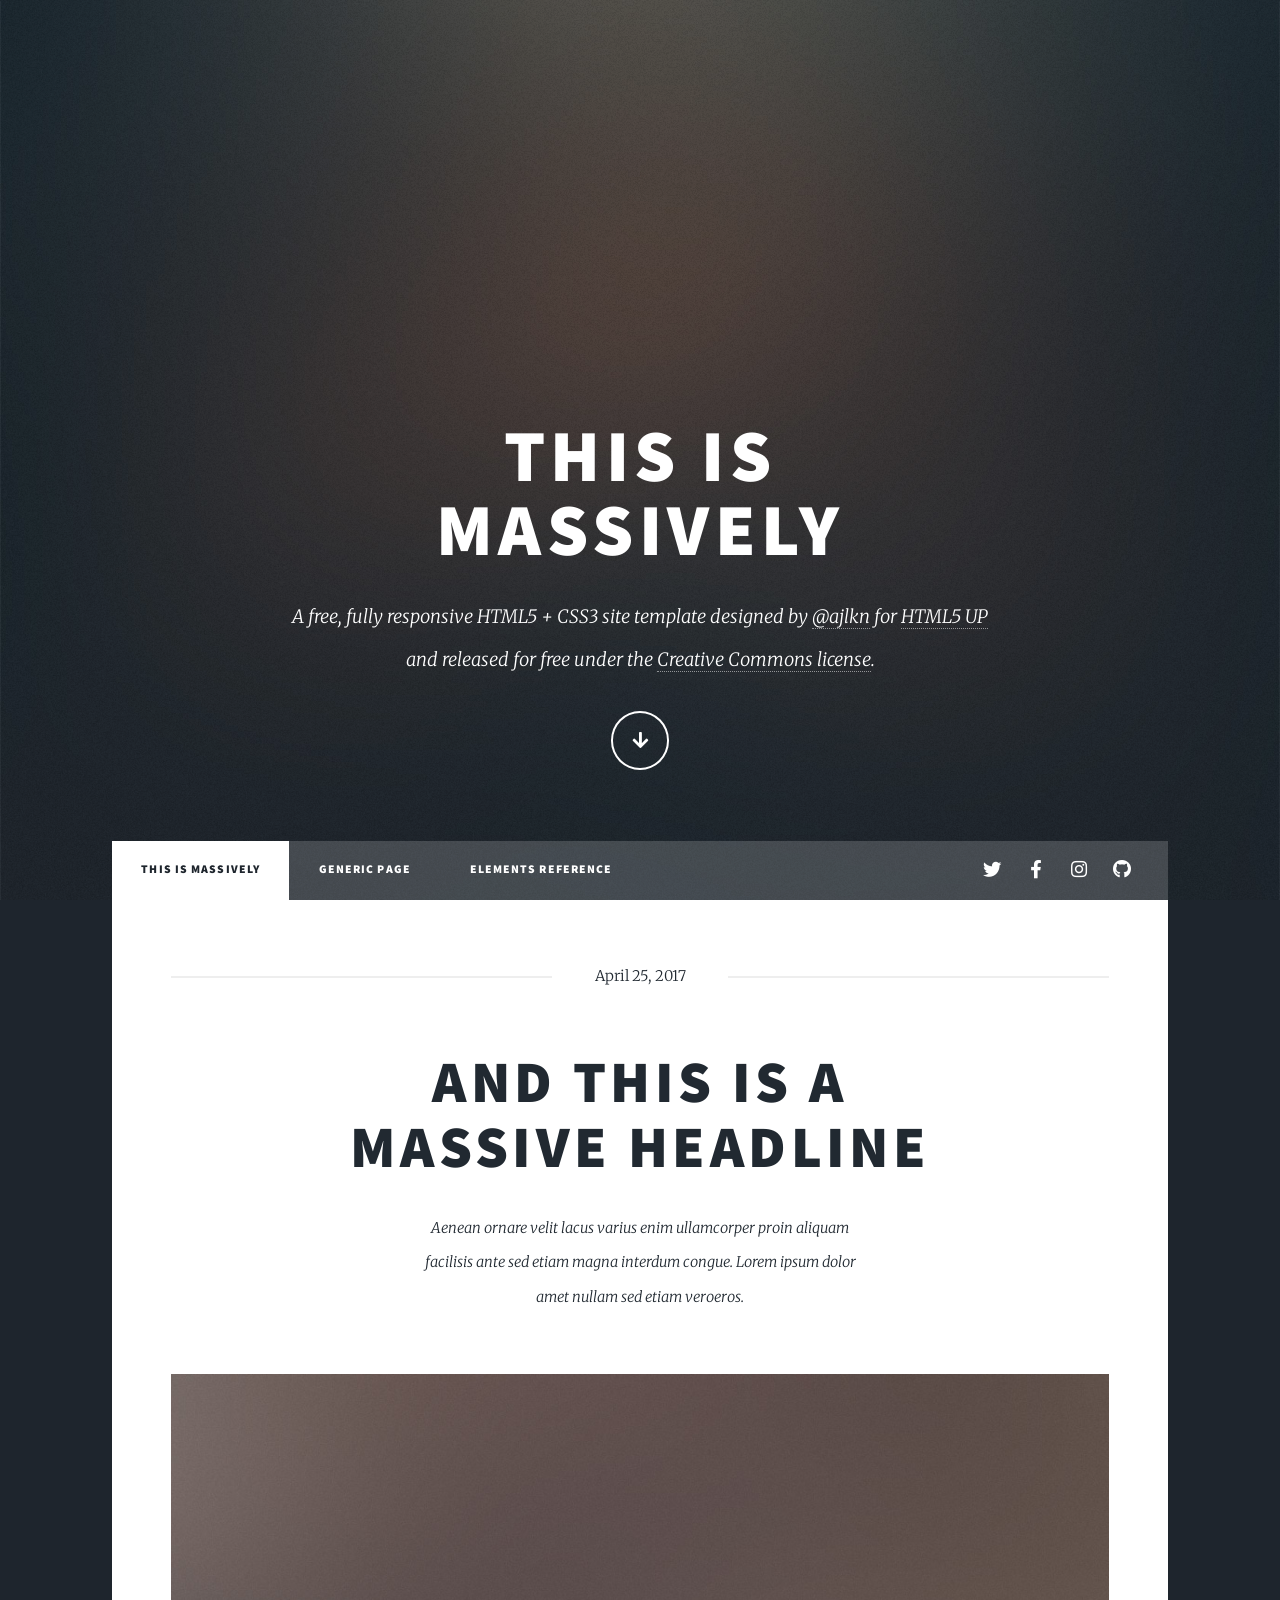
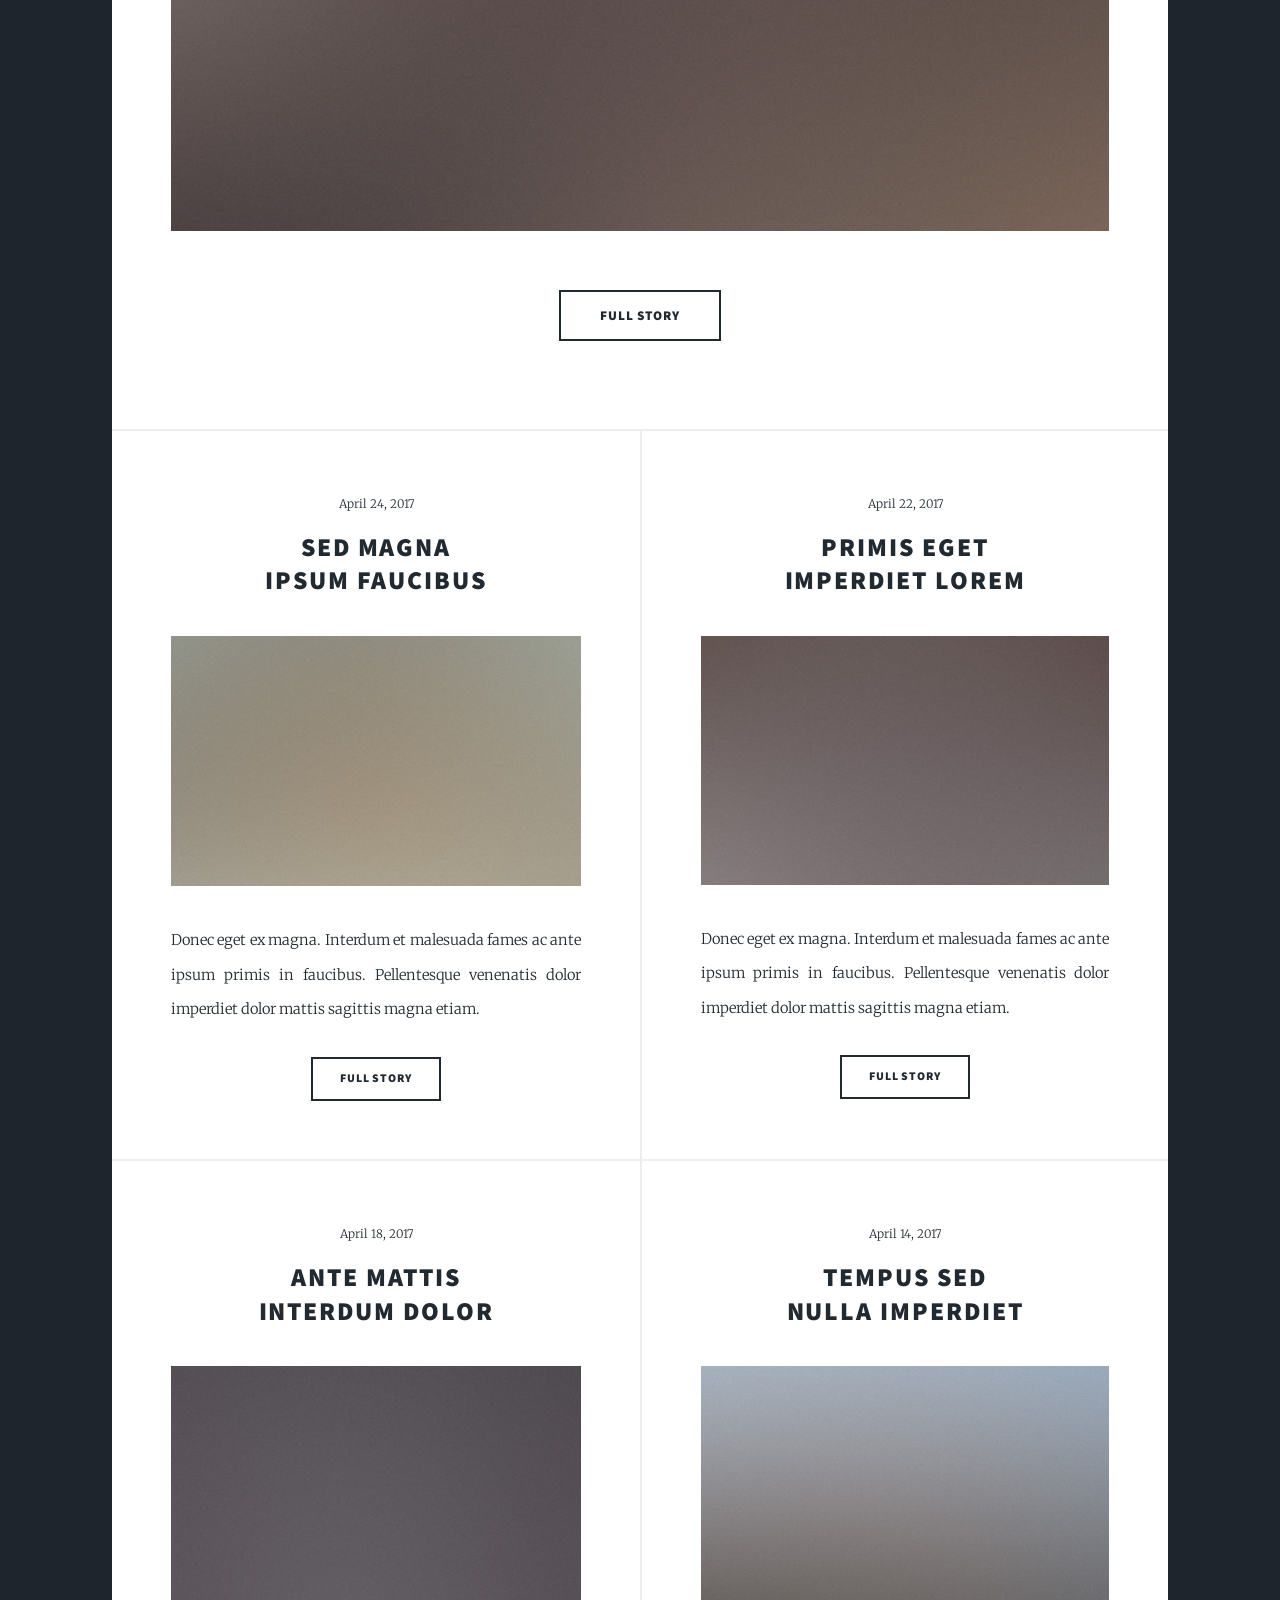
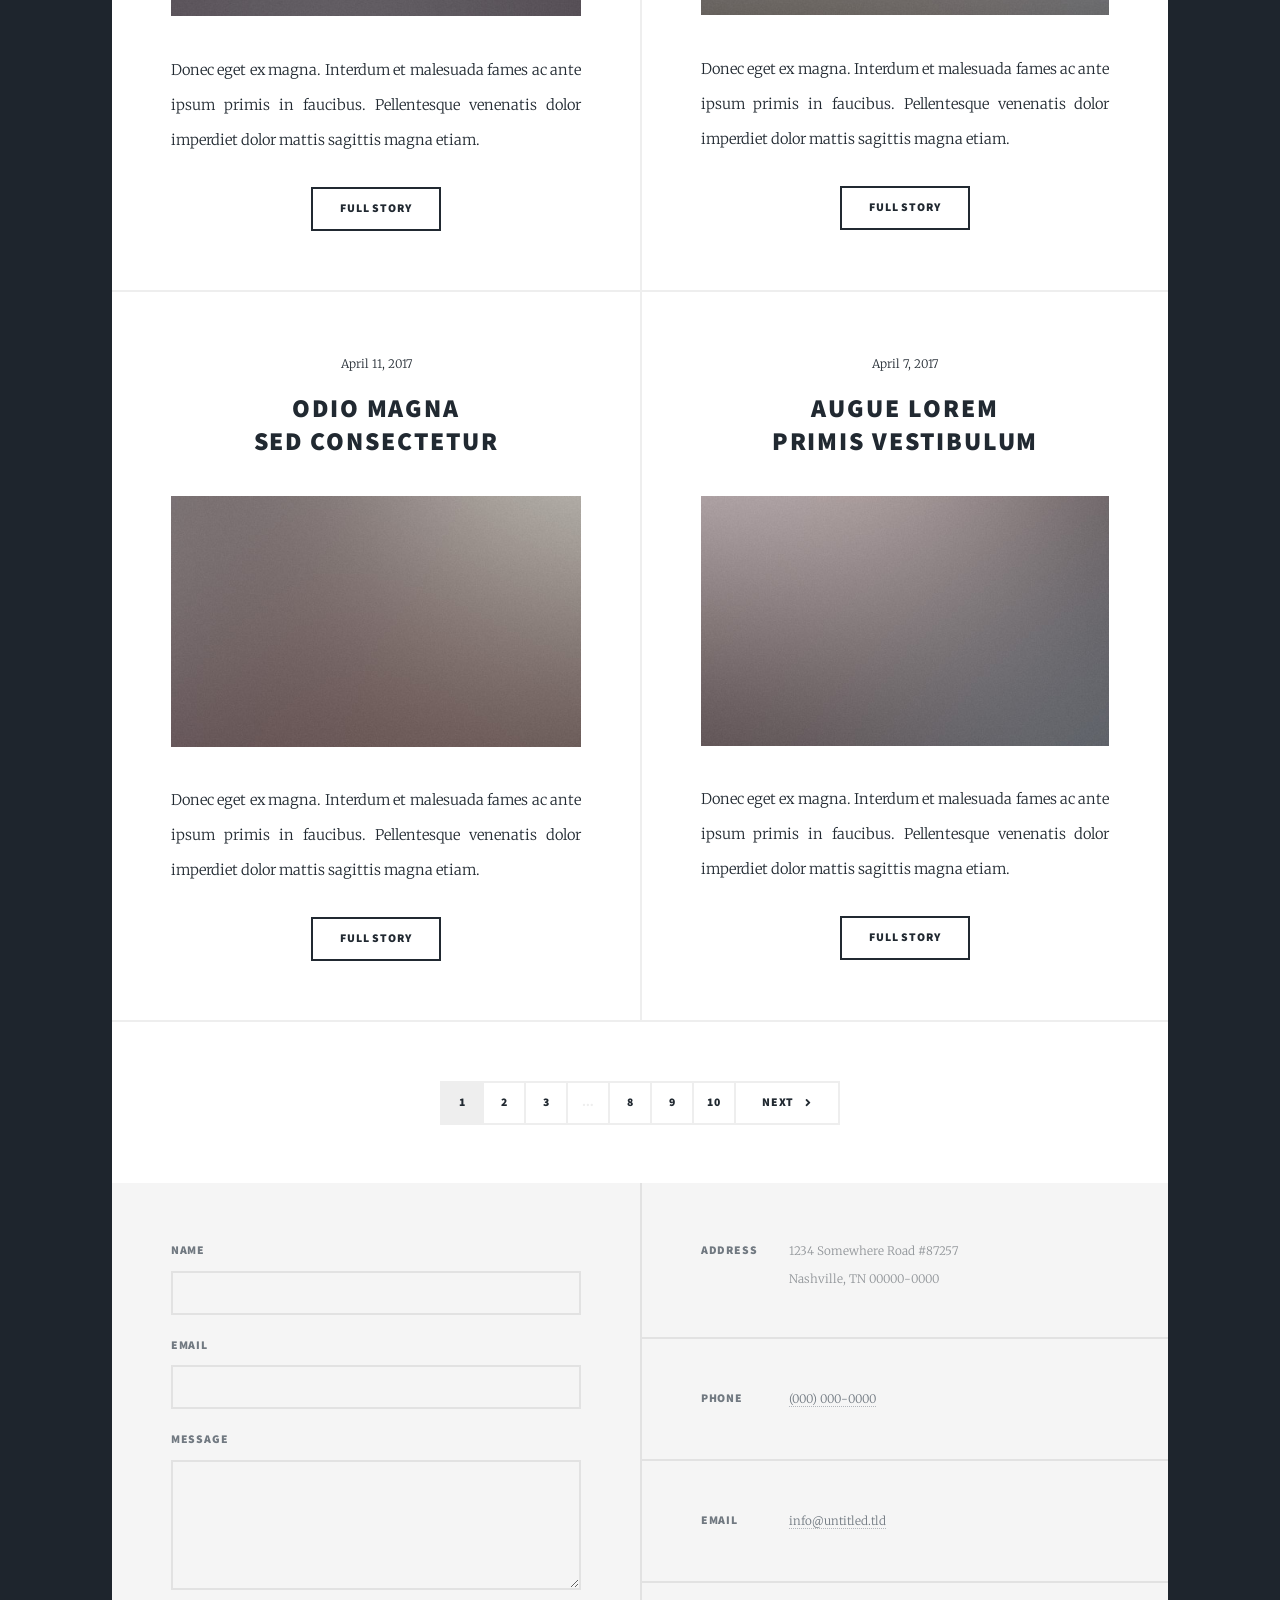
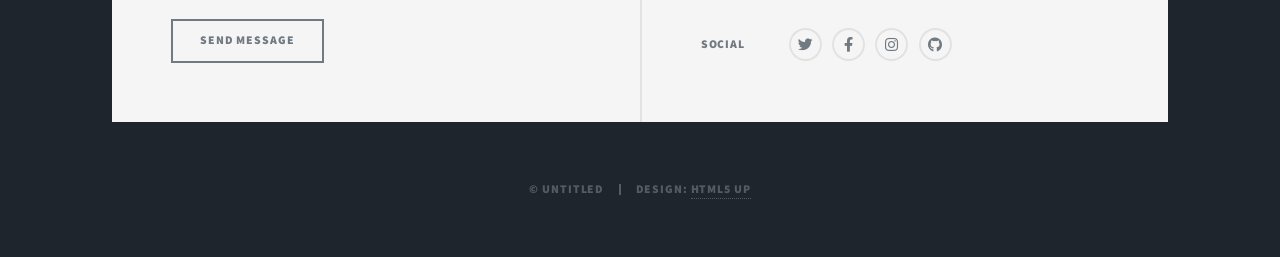
==== index.html @ 8fa00c6c "Update index.html" ====
<!DOCTYPE HTML>
<!--
	Massively by HTML5 UP
	html5up.net | @ajlkn
	Free for personal and commercial use under the CCA 3.0 license (html5up.net/license)
-->
<html>
	<head>
		<title>Amjad Jibon</title>
		<meta charset="utf-8" />
		<meta name="viewport" content="width=device-width, initial-scale=1, user-scalable=no" />
		<link rel="stylesheet" href="assets/css/main.css" />
		<noscript><link rel="stylesheet" href="assets/css/noscript.css" /></noscript>
	</head>
	<body class="is-preload">

		<!-- Wrapper -->
			<div id="wrapper" class="fade-in">

				<!-- Intro -->
					<div id="intro">
						<h1>This is<br />
						Massively</h1>
						<p>A free, fully responsive HTML5 + CSS3 site template designed by <a href="https://twitter.com/ajlkn">@ajlkn</a> for <a href="https://html5up.net">HTML5 UP</a><br />
						and released for free under the <a href="https://html5up.net/license">Creative Commons license</a>.</p>
						<ul class="actions">
							<li><a href="#header" class="button icon solid solo fa-arrow-down scrolly">Continue</a></li>
						</ul>
					</div>

				<!-- Header -->
					<header id="header">
						<a href="index.html" class="logo">Massively</a>
					</header>

				<!-- Nav -->
					<nav id="nav">
						<ul class="links">
							<li class="active"><a href="index.html">This is Massively</a></li>
							<li><a href="generic.html">Generic Page</a></li>
							<li><a href="elements.html">Elements Reference</a></li>
						</ul>
						<ul class="icons">
							<li><a href="#" class="icon brands fa-twitter"><span class="label">Twitter</span></a></li>
							<li><a href="#" class="icon brands fa-facebook-f"><span class="label">Facebook</span></a></li>
							<li><a href="#" class="icon brands fa-instagram"><span class="label">Instagram</span></a></li>
							<li><a href="#" class="icon brands fa-github"><span class="label">GitHub</span></a></li>
						</ul>
					</nav>

				<!-- Main -->
					<div id="main">

						<!-- Featured Post -->
							<article class="post featured">
								<header class="major">
									<span class="date">April 25, 2017</span>
									<h2><a href="#">And this is a<br />
									massive headline</a></h2>
									<p>Aenean ornare velit lacus varius enim ullamcorper proin aliquam<br />
									facilisis ante sed etiam magna interdum congue. Lorem ipsum dolor<br />
									amet nullam sed etiam veroeros.</p>
								</header>
								<a href="#" class="image main"><img src="images/pic01.jpg" alt="" /></a>
								<ul class="actions special">
									<li><a href="#" class="button large">Full Story</a></li>
								</ul>
							</article>

						<!-- Posts -->
							<section class="posts">
								<article>
									<header>
										<span class="date">April 24, 2017</span>
										<h2><a href="#">Sed magna<br />
										ipsum faucibus</a></h2>
									</header>
									<a href="#" class="image fit"><img src="images/pic02.jpg" alt="" /></a>
									<p>Donec eget ex magna. Interdum et malesuada fames ac ante ipsum primis in faucibus. Pellentesque venenatis dolor imperdiet dolor mattis sagittis magna etiam.</p>
									<ul class="actions special">
										<li><a href="#" class="button">Full Story</a></li>
									</ul>
								</article>
								<article>
									<header>
										<span class="date">April 22, 2017</span>
										<h2><a href="#">Primis eget<br />
										imperdiet lorem</a></h2>
									</header>
									<a href="#" class="image fit"><img src="images/pic03.jpg" alt="" /></a>
									<p>Donec eget ex magna. Interdum et malesuada fames ac ante ipsum primis in faucibus. Pellentesque venenatis dolor imperdiet dolor mattis sagittis magna etiam.</p>
									<ul class="actions special">
										<li><a href="#" class="button">Full Story</a></li>
									</ul>
								</article>
								<article>
									<header>
										<span class="date">April 18, 2017</span>
										<h2><a href="#">Ante mattis<br />
										interdum dolor</a></h2>
									</header>
									<a href="#" class="image fit"><img src="images/pic04.jpg" alt="" /></a>
									<p>Donec eget ex magna. Interdum et malesuada fames ac ante ipsum primis in faucibus. Pellentesque venenatis dolor imperdiet dolor mattis sagittis magna etiam.</p>
									<ul class="actions special">
										<li><a href="#" class="button">Full Story</a></li>
									</ul>
								</article>
								<article>
									<header>
										<span class="date">April 14, 2017</span>
										<h2><a href="#">Tempus sed<br />
										nulla imperdiet</a></h2>
									</header>
									<a href="#" class="image fit"><img src="images/pic05.jpg" alt="" /></a>
									<p>Donec eget ex magna. Interdum et malesuada fames ac ante ipsum primis in faucibus. Pellentesque venenatis dolor imperdiet dolor mattis sagittis magna etiam.</p>
									<ul class="actions special">
										<li><a href="#" class="button">Full Story</a></li>
									</ul>
								</article>
								<article>
									<header>
										<span class="date">April 11, 2017</span>
										<h2><a href="#">Odio magna<br />
										sed consectetur</a></h2>
									</header>
									<a href="#" class="image fit"><img src="images/pic06.jpg" alt="" /></a>
									<p>Donec eget ex magna. Interdum et malesuada fames ac ante ipsum primis in faucibus. Pellentesque venenatis dolor imperdiet dolor mattis sagittis magna etiam.</p>
									<ul class="actions special">
										<li><a href="#" class="button">Full Story</a></li>
									</ul>
								</article>
								<article>
									<header>
										<span class="date">April 7, 2017</span>
										<h2><a href="#">Augue lorem<br />
										primis vestibulum</a></h2>
									</header>
									<a href="#" class="image fit"><img src="images/pic07.jpg" alt="" /></a>
									<p>Donec eget ex magna. Interdum et malesuada fames ac ante ipsum primis in faucibus. Pellentesque venenatis dolor imperdiet dolor mattis sagittis magna etiam.</p>
									<ul class="actions special">
										<li><a href="#" class="button">Full Story</a></li>
									</ul>
								</article>
							</section>

						<!-- Footer -->
							<footer>
								<div class="pagination">
									<!--<a href="#" class="previous">Prev</a>-->
									<a href="#" class="page active">1</a>
									<a href="#" class="page">2</a>
									<a href="#" class="page">3</a>
									<span class="extra">&hellip;</span>
									<a href="#" class="page">8</a>
									<a href="#" class="page">9</a>
									<a href="#" class="page">10</a>
									<a href="#" class="next">Next</a>
								</div>
							</footer>

					</div>

				<!-- Footer -->
					<footer id="footer">
						<section>
							<form method="post" action="#">
								<div class="fields">
									<div class="field">
										<label for="name">Name</label>
										<input type="text" name="name" id="name" />
									</div>
									<div class="field">
										<label for="email">Email</label>
										<input type="text" name="email" id="email" />
									</div>
									<div class="field">
										<label for="message">Message</label>
										<textarea name="message" id="message" rows="3"></textarea>
									</div>
								</div>
								<ul class="actions">
									<li><input type="submit" value="Send Message" /></li>
								</ul>
							</form>
						</section>
						<section class="split contact">
							<section class="alt">
								<h3>Address</h3>
								<p>1234 Somewhere Road #87257<br />
								Nashville, TN 00000-0000</p>
							</section>
							<section>
								<h3>Phone</h3>
								<p><a href="#">(000) 000-0000</a></p>
							</section>
							<section>
								<h3>Email</h3>
								<p><a href="#">info@untitled.tld</a></p>
							</section>
							<section>
								<h3>Social</h3>
								<ul class="icons alt">
									<li><a href="#" class="icon brands alt fa-twitter"><span class="label">Twitter</span></a></li>
									<li><a href="#" class="icon brands alt fa-facebook-f"><span class="label">Facebook</span></a></li>
									<li><a href="#" class="icon brands alt fa-instagram"><span class="label">Instagram</span></a></li>
									<li><a href="#" class="icon brands alt fa-github"><span class="label">GitHub</span></a></li>
								</ul>
							</section>
						</section>
					</footer>

				<!-- Copyright -->
					<div id="copyright">
						<ul><li>&copy; Untitled</li><li>Design: <a href="https://html5up.net">HTML5 UP</a></li></ul>
					</div>

			</div>

		<!-- Scripts -->
			<script src="assets/js/jquery.min.js"></script>
			<script src="assets/js/jquery.scrollex.min.js"></script>
			<script src="assets/js/jquery.scrolly.min.js"></script>
			<script src="assets/js/browser.min.js"></script>
			<script src="assets/js/breakpoints.min.js"></script>
			<script src="assets/js/util.js"></script>
			<script src="assets/js/main.js"></script>

	</body>
</html>
---- assets/css/main.css ----
@import url(fontawesome-all.min.css);
@import url("https://fonts.googleapis.com/css?family=Merriweather:300,700,300italic,700italic|Source+Sans+Pro:900");

/*
	Massively by HTML5 UP
	html5up.net | @ajlkn
	Free for personal and commercial use under the CCA 3.0 license (html5up.net/license)
*/

html, body, div, span, applet, object,
iframe, h1, h2, h3, h4, h5, h6, p, blockquote,
pre, a, abbr, acronym, address, big, cite,
code, del, dfn, em, img, ins, kbd, q, s, samp,
small, strike, strong, sub, sup, tt, var, b,
u, i, center, dl, dt, dd, ol, ul, li, fieldset,
form, label, legend, table, caption, tbody,
tfoot, thead, tr, th, td, article, aside,
canvas, details, embed, figure, figcaption,
footer, header, hgroup, menu, nav, output, ruby,
section, summary, time, mark, audio, video {
	margin: 0;
	padding: 0;
	border: 0;
	font-size: 100%;
	font: inherit;
	vertical-align: baseline;}

article, aside, details, figcaption, figure,
footer, header, hgroup, menu, nav, section {
	display: block;}

body {
	line-height: 1;
}

ol, ul {
	list-style: none;
}

blockquote, q {
	quotes: none;
}

	blockquote:before, blockquote:after, q:before, q:after {
		content: '';
		content: none;
	}

table {
	border-collapse: collapse;
	border-spacing: 0;
}

body {
	-webkit-text-size-adjust: none;
}

mark {
	background-color: transparent;
	color: inherit;
}

input::-moz-focus-inner {
	border: 0;
	padding: 0;
}

input, select, textarea {
	-moz-appearance: none;
	-webkit-appearance: none;
	-ms-appearance: none;
	appearance: none;
}

/* Basic */

	@-ms-viewport {
		width: device-width;
	}

	body {
		-ms-overflow-style: scrollbar;
	}

	@media screen and (max-width: 480px) {

		html, body {
			min-width: 320px;
		}

	}

	html {
		box-sizing: border-box;
	}

	*, *:before, *:after {
		box-sizing: inherit;
	}

	body {
		background-color: #1e252d;
	}

		body.is-preload *, body.is-preload *:before, body.is-preload *:after {
			-moz-animation: none !important;
			-webkit-animation: none !important;
			-ms-animation: none !important;
			animation: none !important;
			-moz-transition: none !important;
			-webkit-transition: none !important;
			-ms-transition: none !important;
			transition: none !important;
		}

/* Type */

	html {
		font-size: 16pt;
	}

		@media screen and (max-width: 1680px) {

			html {
				font-size: 12pt;
			}

		}

		@media screen and (max-width: 1280px) {

			html {
				font-size: 11pt;
			}

		}

		@media screen and (max-width: 360px) {

			html {
				font-size: 10pt;
			}

		}

	body {
		color: #212931;
	}

	body, input, select, textarea {
		font-family: "Merriweather", Georgia, serif;
		font-weight: 300;
		font-size: 1rem;
		line-height: 2.375;
	}

	a {
		-moz-transition: color 0.2s ease-in-out, background-color 0.2s ease-in-out, border-color 0.2s ease-in-out, box-shadow 0.2s ease-in-out;
		-webkit-transition: color 0.2s ease-in-out, background-color 0.2s ease-in-out, border-color 0.2s ease-in-out, box-shadow 0.2s ease-in-out;
		-ms-transition: color 0.2s ease-in-out, background-color 0.2s ease-in-out, border-color 0.2s ease-in-out, box-shadow 0.2s ease-in-out;
		transition: color 0.2s ease-in-out, background-color 0.2s ease-in-out, border-color 0.2s ease-in-out, box-shadow 0.2s ease-in-out;
		border-bottom: dotted 1px;
		text-decoration: none;
	}

		a:hover {
			border-bottom-color: transparent;
		}

	strong, b {
		font-weight: 600;
	}

	em, i {
		font-style: italic;
	}

	p {
		text-align: justify;
		margin: 0 0 2rem 0;
	}

	h1, h2, h3, h4, h5, h6 {
		font-family: "Source Sans Pro", Helvetica, sans-serif;
		font-weight: 900;
		line-height: 1.5;
		letter-spacing: 0.075em;
		text-transform: uppercase;
		margin: 0 0 1rem 0;
	}

		h1 a, h2 a, h3 a, h4 a, h5 a, h6 a {
			border-bottom: 0;
			color: inherit;
			text-decoration: none;
		}

	h1 {
		font-size: 4rem;
		line-height: 1.1;
		margin: 0 0 2rem 0;
	}

	h2 {
		font-size: 1.75rem;
		line-height: 1.3;
		margin: 0 0 1.5rem 0;
	}

	h3 {
		font-size: 1.25rem;
		margin: 0 0 1.5rem 0;
	}

	h4 {
		font-size: 1rem;
	}

	h5 {
		font-size: 0.9rem;
	}

	h6 {
		font-size: 0.8rem;
	}

	sub {
		font-size: 0.8rem;
		position: relative;
		top: 0.5rem;
	}

	sup {
		font-size: 0.8rem;
		position: relative;
		top: -0.5rem;
	}

	blockquote {
		border-left: solid 4px;
		font-style: italic;
		margin: 0 0 2rem 0;
		padding: 0.5rem 0 0.5rem 2rem;
	}

	code {
		border: solid 2px;
		font-family: "Courier New", monospace;
		font-size: 0.9rem;
		margin: 0 0.25rem;
		padding: 0.25rem 0.65rem;
	}

	pre {
		-webkit-overflow-scrolling: touch;
		font-family: "Courier New", monospace;
		font-size: 0.9rem;
		margin: 0 0 2rem 0;
	}

		pre code {
			display: block;
			line-height: 1.75;
			padding: 1rem 1.5rem;
			overflow-x: auto;
		}

	hr {
		border: 0;
		border-bottom: solid 2px;
		margin: 3rem 0;
	}

		hr.major {
			margin: 5rem 0;
		}

	.align-left {
		text-align: left;
	}

	.align-center {
		text-align: center;
	}

	.align-right {
		text-align: right;
	}

	input, select, textarea {
		color: #212931;
	}

	a {
		color: #212931;
		border-bottom-color: rgba(33, 41, 49, 0.5);
	}

		a:hover {
			border-bottom-color: transparent;
			color: #18bfef !important;
		}

	strong, b {
		color: #212931;
	}

	h1, h2, h3, h4, h5, h6 {
		color: #212931;
	}

	blockquote {
		border-left-color: #eeeeee;
	}

	code {
		background: rgba(220, 220, 220, 0.25);
		border-color: #eeeeee;
	}

	hr {
		border-bottom-color: #eeeeee;
	}

/* Row */

	.row {
		display: flex;
		flex-wrap: wrap;
		box-sizing: border-box;
		align-items: stretch;
	}

		.row > * {
			box-sizing: border-box;
		}

		.row.gtr-uniform > * > :last-child {
			margin-bottom: 0;
		}

		.row.aln-left {
			justify-content: flex-start;
		}

		.row.aln-center {
			justify-content: center;
		}

		.row.aln-right {
			justify-content: flex-end;
		}

		.row.aln-top {
			align-items: flex-start;
		}

		.row.aln-middle {
			align-items: center;
		}

		.row.aln-bottom {
			align-items: flex-end;
		}

		.row > .imp {
			order: -1;
		}

		.row > .col-1 {
			width: 8.33333%;
		}

		.row > .off-1 {
			margin-left: 8.33333%;
		}

		.row > .col-2 {
			width: 16.66667%;
		}

		.row > .off-2 {
			margin-left: 16.66667%;
		}

		.row > .col-3 {
			width: 25%;
		}

		.row > .off-3 {
			margin-left: 25%;
		}

		.row > .col-4 {
			width: 33.33333%;
		}

		.row > .off-4 {
			margin-left: 33.33333%;
		}

		.row > .col-5 {
			width: 41.66667%;
		}

		.row > .off-5 {
			margin-left: 41.66667%;
		}

		.row > .col-6 {
			width: 50%;
		}

		.row > .off-6 {
			margin-left: 50%;
		}

		.row > .col-7 {
			width: 58.33333%;
		}

		.row > .off-7 {
			margin-left: 58.33333%;
		}

		.row > .col-8 {
			width: 66.66667%;
		}

		.row > .off-8 {
			margin-left: 66.66667%;
		}

		.row > .col-9 {
			width: 75%;
		}

		.row > .off-9 {
			margin-left: 75%;
		}

		.row > .col-10 {
			width: 83.33333%;
		}

		.row > .off-10 {
			margin-left: 83.33333%;
		}

		.row > .col-11 {
			width: 91.66667%;
		}

		.row > .off-11 {
			margin-left: 91.66667%;
		}

		.row > .col-12 {
			width: 100%;
		}

		.row > .off-12 {
			margin-left: 100%;
		}

		.row.gtr-0 {
			margin-top: 0;
			margin-left: 0rem;
		}

			.row.gtr-0 > * {
				padding: 0 0 0 0rem;
			}

			.row.gtr-0.gtr-uniform {
				margin-top: 0rem;
			}

				.row.gtr-0.gtr-uniform > * {
					padding-top: 0rem;
				}

		.row.gtr-25 {
			margin-top: 0;
			margin-left: -0.375rem;
		}

			.row.gtr-25 > * {
				padding: 0 0 0 0.375rem;
			}

			.row.gtr-25.gtr-uniform {
				margin-top: -0.375rem;
			}

				.row.gtr-25.gtr-uniform > * {
					padding-top: 0.375rem;
				}

		.row.gtr-50 {
			margin-top: 0;
			margin-left: -0.75rem;
		}

			.row.gtr-50 > * {
				padding: 0 0 0 0.75rem;
			}

			.row.gtr-50.gtr-uniform {
				margin-top: -0.75rem;
			}

				.row.gtr-50.gtr-uniform > * {
					padding-top: 0.75rem;
				}

		.row {
			margin-top: 0;
			margin-left: -1.5rem;
		}

			.row > * {
				padding: 0 0 0 1.5rem;
			}

			.row.gtr-uniform {
				margin-top: -1.5rem;
			}

				.row.gtr-uniform > * {
					padding-top: 1.5rem;
				}

		.row.gtr-150 {
			margin-top: 0;
			margin-left: -2.25rem;
		}

			.row.gtr-150 > * {
				padding: 0 0 0 2.25rem;
			}

			.row.gtr-150.gtr-uniform {
				margin-top: -2.25rem;
			}

				.row.gtr-150.gtr-uniform > * {
					padding-top: 2.25rem;
				}

		.row.gtr-200 {
			margin-top: 0;
			margin-left: -3rem;
		}

			.row.gtr-200 > * {
				padding: 0 0 0 3rem;
			}

			.row.gtr-200.gtr-uniform {
				margin-top: -3rem;
			}

				.row.gtr-200.gtr-uniform > * {
					padding-top: 3rem;
				}

		@media screen and (max-width: 1680px) {

			.row {
				display: flex;
				flex-wrap: wrap;
				box-sizing: border-box;
				align-items: stretch;
			}

				.row > * {
					box-sizing: border-box;
				}

				.row.gtr-uniform > * > :last-child {
					margin-bottom: 0;
				}

				.row.aln-left {
					justify-content: flex-start;
				}

				.row.aln-center {
					justify-content: center;
				}

				.row.aln-right {
					justify-content: flex-end;
				}

				.row.aln-top {
					align-items: flex-start;
				}

				.row.aln-middle {
					align-items: center;
				}

				.row.aln-bottom {
					align-items: flex-end;
				}

				.row > .imp-xlarge {
					order: -1;
				}

				.row > .col-1-xlarge {
					width: 8.33333%;
				}

				.row > .off-1-xlarge {
					margin-left: 8.33333%;
				}

				.row > .col-2-xlarge {
					width: 16.66667%;
				}

				.row > .off-2-xlarge {
					margin-left: 16.66667%;
				}

				.row > .col-3-xlarge {
					width: 25%;
				}

				.row > .off-3-xlarge {
					margin-left: 25%;
				}

				.row > .col-4-xlarge {
					width: 33.33333%;
				}

				.row > .off-4-xlarge {
					margin-left: 33.33333%;
				}

				.row > .col-5-xlarge {
					width: 41.66667%;
				}

				.row > .off-5-xlarge {
					margin-left: 41.66667%;
				}

				.row > .col-6-xlarge {
					width: 50%;
				}

				.row > .off-6-xlarge {
					margin-left: 50%;
				}

				.row > .col-7-xlarge {
					width: 58.33333%;
				}

				.row > .off-7-xlarge {
					margin-left: 58.33333%;
				}

				.row > .col-8-xlarge {
					width: 66.66667%;
				}

				.row > .off-8-xlarge {
					margin-left: 66.66667%;
				}

				.row > .col-9-xlarge {
					width: 75%;
				}

				.row > .off-9-xlarge {
					margin-left: 75%;
				}

				.row > .col-10-xlarge {
					width: 83.33333%;
				}

				.row > .off-10-xlarge {
					margin-left: 83.33333%;
				}

				.row > .col-11-xlarge {
					width: 91.66667%;
				}

				.row > .off-11-xlarge {
					margin-left: 91.66667%;
				}

				.row > .col-12-xlarge {
					width: 100%;
				}

				.row > .off-12-xlarge {
					margin-left: 100%;
				}

				.row.gtr-0 {
					margin-top: 0;
					margin-left: 0rem;
				}

					.row.gtr-0 > * {
						padding: 0 0 0 0rem;
					}

					.row.gtr-0.gtr-uniform {
						margin-top: 0rem;
					}

						.row.gtr-0.gtr-uniform > * {
							padding-top: 0rem;
						}

				.row.gtr-25 {
					margin-top: 0;
					margin-left: -0.375rem;
				}

					.row.gtr-25 > * {
						padding: 0 0 0 0.375rem;
					}

					.row.gtr-25.gtr-uniform {
						margin-top: -0.375rem;
					}

						.row.gtr-25.gtr-uniform > * {
							padding-top: 0.375rem;
						}

				.row.gtr-50 {
					margin-top: 0;
					margin-left: -0.75rem;
				}

					.row.gtr-50 > * {
						padding: 0 0 0 0.75rem;
					}

					.row.gtr-50.gtr-uniform {
						margin-top: -0.75rem;
					}

						.row.gtr-50.gtr-uniform > * {
							padding-top: 0.75rem;
						}

				.row {
					margin-top: 0;
					margin-left: -1.5rem;
				}

					.row > * {
						padding: 0 0 0 1.5rem;
					}

					.row.gtr-uniform {
						margin-top: -1.5rem;
					}

						.row.gtr-uniform > * {
							padding-top: 1.5rem;
						}

				.row.gtr-150 {
					margin-top: 0;
					margin-left: -2.25rem;
				}

					.row.gtr-150 > * {
						padding: 0 0 0 2.25rem;
					}

					.row.gtr-150.gtr-uniform {
						margin-top: -2.25rem;
					}

						.row.gtr-150.gtr-uniform > * {
							padding-top: 2.25rem;
						}

				.row.gtr-200 {
					margin-top: 0;
					margin-left: -3rem;
				}

					.row.gtr-200 > * {
						padding: 0 0 0 3rem;
					}

					.row.gtr-200.gtr-uniform {
						margin-top: -3rem;
					}

						.row.gtr-200.gtr-uniform > * {
							padding-top: 3rem;
						}

		}

		@media screen and (max-width: 1280px) {

			.row {
				display: flex;
				flex-wrap: wrap;
				box-sizing: border-box;
				align-items: stretch;
			}

				.row > * {
					box-sizing: border-box;
				}

				.row.gtr-uniform > * > :last-child {
					margin-bottom: 0;
				}

				.row.aln-left {
					justify-content: flex-start;
				}

				.row.aln-center {
					justify-content: center;
				}

				.row.aln-right {
					justify-content: flex-end;
				}

				.row.aln-top {
					align-items: flex-start;
				}

				.row.aln-middle {
					align-items: center;
				}

				.row.aln-bottom {
					align-items: flex-end;
				}

				.row > .imp-large {
					order: -1;
				}

				.row > .col-1-large {
					width: 8.33333%;
				}

				.row > .off-1-large {
					margin-left: 8.33333%;
				}

				.row > .col-2-large {
					width: 16.66667%;
				}

				.row > .off-2-large {
					margin-left: 16.66667%;
				}

				.row > .col-3-large {
					width: 25%;
				}

				.row > .off-3-large {
					margin-left: 25%;
				}

				.row > .col-4-large {
					width: 33.33333%;
				}

				.row > .off-4-large {
					margin-left: 33.33333%;
				}

				.row > .col-5-large {
					width: 41.66667%;
				}

				.row > .off-5-large {
					margin-left: 41.66667%;
				}

				.row > .col-6-large {
					width: 50%;
				}

				.row > .off-6-large {
					margin-left: 50%;
				}

				.row > .col-7-large {
					width: 58.33333%;
				}

				.row > .off-7-large {
					margin-left: 58.33333%;
				}

				.row > .col-8-large {
					width: 66.66667%;
				}

				.row > .off-8-large {
					margin-left: 66.66667%;
				}

				.row > .col-9-large {
					width: 75%;
				}

				.row > .off-9-large {
					margin-left: 75%;
				}

				.row > .col-10-large {
					width: 83.33333%;
				}

				.row > .off-10-large {
					margin-left: 83.33333%;
				}

				.row > .col-11-large {
					width: 91.66667%;
				}

				.row > .off-11-large {
					margin-left: 91.66667%;
				}

				.row > .col-12-large {
					width: 100%;
				}

				.row > .off-12-large {
					margin-left: 100%;
				}

				.row.gtr-0 {
					margin-top: 0;
					margin-left: 0rem;
				}

					.row.gtr-0 > * {
						padding: 0 0 0 0rem;
					}

					.row.gtr-0.gtr-uniform {
						margin-top: 0rem;
					}

						.row.gtr-0.gtr-uniform > * {
							padding-top: 0rem;
						}

				.row.gtr-25 {
					margin-top: 0;
					margin-left: -0.375rem;
				}

					.row.gtr-25 > * {
						padding: 0 0 0 0.375rem;
					}

					.row.gtr-25.gtr-uniform {
						margin-top: -0.375rem;
					}

						.row.gtr-25.gtr-uniform > * {
							padding-top: 0.375rem;
						}

				.row.gtr-50 {
					margin-top: 0;
					margin-left: -0.75rem;
				}

					.row.gtr-50 > * {
						padding: 0 0 0 0.75rem;
					}

					.row.gtr-50.gtr-uniform {
						margin-top: -0.75rem;
					}

						.row.gtr-50.gtr-uniform > * {
							padding-top: 0.75rem;
						}

				.row {
					margin-top: 0;
					margin-left: -1.5rem;
				}

					.row > * {
						padding: 0 0 0 1.5rem;
					}

					.row.gtr-uniform {
						margin-top: -1.5rem;
					}

						.row.gtr-uniform > * {
							padding-top: 1.5rem;
						}

				.row.gtr-150 {
					margin-top: 0;
					margin-left: -2.25rem;
				}

					.row.gtr-150 > * {
						padding: 0 0 0 2.25rem;
					}

					.row.gtr-150.gtr-uniform {
						margin-top: -2.25rem;
					}

						.row.gtr-150.gtr-uniform > * {
							padding-top: 2.25rem;
						}

				.row.gtr-200 {
					margin-top: 0;
					margin-left: -3rem;
				}

					.row.gtr-200 > * {
						padding: 0 0 0 3rem;
					}

					.row.gtr-200.gtr-uniform {
						margin-top: -3rem;
					}

						.row.gtr-200.gtr-uniform > * {
							padding-top: 3rem;
						}

		}

		@media screen and (max-width: 980px) {

			.row {
				display: flex;
				flex-wrap: wrap;
				box-sizing: border-box;
				align-items: stretch;
			}

				.row > * {
					box-sizing: border-box;
				}

				.row.gtr-uniform > * > :last-child {
					margin-bottom: 0;
				}

				.row.aln-left {
					justify-content: flex-start;
				}

				.row.aln-center {
					justify-content: center;
				}

				.row.aln-right {
					justify-content: flex-end;
				}

				.row.aln-top {
					align-items: flex-start;
				}

				.row.aln-middle {
					align-items: center;
				}

				.row.aln-bottom {
					align-items: flex-end;
				}

				.row > .imp-medium {
					order: -1;
				}

				.row > .col-1-medium {
					width: 8.33333%;
				}

				.row > .off-1-medium {
					margin-left: 8.33333%;
				}

				.row > .col-2-medium {
					width: 16.66667%;
				}

				.row > .off-2-medium {
					margin-left: 16.66667%;
				}

				.row > .col-3-medium {
					width: 25%;
				}

				.row > .off-3-medium {
					margin-left: 25%;
				}

				.row > .col-4-medium {
					width: 33.33333%;
				}

				.row > .off-4-medium {
					margin-left: 33.33333%;
				}

				.row > .col-5-medium {
					width: 41.66667%;
				}

				.row > .off-5-medium {
					margin-left: 41.66667%;
				}

				.row > .col-6-medium {
					width: 50%;
				}

				.row > .off-6-medium {
					margin-left: 50%;
				}

				.row > .col-7-medium {
					width: 58.33333%;
				}

				.row > .off-7-medium {
					margin-left: 58.33333%;
				}

				.row > .col-8-medium {
					width: 66.66667%;
				}

				.row > .off-8-medium {
					margin-left: 66.66667%;
				}

				.row > .col-9-medium {
					width: 75%;
				}

				.row > .off-9-medium {
					margin-left: 75%;
				}

				.row > .col-10-medium {
					width: 83.33333%;
				}

				.row > .off-10-medium {
					margin-left: 83.33333%;
				}

				.row > .col-11-medium {
					width: 91.66667%;
				}

				.row > .off-11-medium {
					margin-left: 91.66667%;
				}

				.row > .col-12-medium {
					width: 100%;
				}

				.row > .off-12-medium {
					margin-left: 100%;
				}

				.row.gtr-0 {
					margin-top: 0;
					margin-left: 0rem;
				}

					.row.gtr-0 > * {
						padding: 0 0 0 0rem;
					}

					.row.gtr-0.gtr-uniform {
						margin-top: 0rem;
					}

						.row.gtr-0.gtr-uniform > * {
							padding-top: 0rem;
						}

				.row.gtr-25 {
					margin-top: 0;
					margin-left: -0.375rem;
				}

					.row.gtr-25 > * {
						padding: 0 0 0 0.375rem;
					}

					.row.gtr-25.gtr-uniform {
						margin-top: -0.375rem;
					}

						.row.gtr-25.gtr-uniform > * {
							padding-top: 0.375rem;
						}

				.row.gtr-50 {
					margin-top: 0;
					margin-left: -0.75rem;
				}

					.row.gtr-50 > * {
						padding: 0 0 0 0.75rem;
					}

					.row.gtr-50.gtr-uniform {
						margin-top: -0.75rem;
					}

						.row.gtr-50.gtr-uniform > * {
							padding-top: 0.75rem;
						}

				.row {
					margin-top: 0;
					margin-left: -1.5rem;
				}

					.row > * {
						padding: 0 0 0 1.5rem;
					}

					.row.gtr-uniform {
						margin-top: -1.5rem;
					}

						.row.gtr-uniform > * {
							padding-top: 1.5rem;
						}

				.row.gtr-150 {
					margin-top: 0;
					margin-left: -2.25rem;
				}

					.row.gtr-150 > * {
						padding: 0 0 0 2.25rem;
					}

					.row.gtr-150.gtr-uniform {
						margin-top: -2.25rem;
					}

						.row.gtr-150.gtr-uniform > * {
							padding-top: 2.25rem;
						}

				.row.gtr-200 {
					margin-top: 0;
					margin-left: -3rem;
				}

					.row.gtr-200 > * {
						padding: 0 0 0 3rem;
					}

					.row.gtr-200.gtr-uniform {
						margin-top: -3rem;
					}

						.row.gtr-200.gtr-uniform > * {
							padding-top: 3rem;
						}

		}

		@media screen and (max-width: 736px) {

			.row {
				display: flex;
				flex-wrap: wrap;
				box-sizing: border-box;
				align-items: stretch;
			}

				.row > * {
					box-sizing: border-box;
				}

				.row.gtr-uniform > * > :last-child {
					margin-bottom: 0;
				}

				.row.aln-left {
					justify-content: flex-start;
				}

				.row.aln-center {
					justify-content: center;
				}

				.row.aln-right {
					justify-content: flex-end;
				}

				.row.aln-top {
					align-items: flex-start;
				}

				.row.aln-middle {
					align-items: center;
				}

				.row.aln-bottom {
					align-items: flex-end;
				}

				.row > .imp-small {
					order: -1;
				}

				.row > .col-1-small {
					width: 8.33333%;
				}

				.row > .off-1-small {
					margin-left: 8.33333%;
				}

				.row > .col-2-small {
					width: 16.66667%;
				}

				.row > .off-2-small {
					margin-left: 16.66667%;
				}

				.row > .col-3-small {
					width: 25%;
				}

				.row > .off-3-small {
					margin-left: 25%;
				}

				.row > .col-4-small {
					width: 33.33333%;
				}

				.row > .off-4-small {
					margin-left: 33.33333%;
				}

				.row > .col-5-small {
					width: 41.66667%;
				}

				.row > .off-5-small {
					margin-left: 41.66667%;
				}

				.row > .col-6-small {
					width: 50%;
				}

				.row > .off-6-small {
					margin-left: 50%;
				}

				.row > .col-7-small {
					width: 58.33333%;
				}

				.row > .off-7-small {
					margin-left: 58.33333%;
				}

				.row > .col-8-small {
					width: 66.66667%;
				}

				.row > .off-8-small {
					margin-left: 66.66667%;
				}

				.row > .col-9-small {
					width: 75%;
				}

				.row > .off-9-small {
					margin-left: 75%;
				}

				.row > .col-10-small {
					width: 83.33333%;
				}

				.row > .off-10-small {
					margin-left: 83.33333%;
				}

				.row > .col-11-small {
					width: 91.66667%;
				}

				.row > .off-11-small {
					margin-left: 91.66667%;
				}

				.row > .col-12-small {
					width: 100%;
				}

				.row > .off-12-small {
					margin-left: 100%;
				}

				.row.gtr-0 {
					margin-top: 0;
					margin-left: 0rem;
				}

					.row.gtr-0 > * {
						padding: 0 0 0 0rem;
					}

					.row.gtr-0.gtr-uniform {
						margin-top: 0rem;
					}

						.row.gtr-0.gtr-uniform > * {
							padding-top: 0rem;
						}

				.row.gtr-25 {
					margin-top: 0;
					margin-left: -0.375rem;
				}

					.row.gtr-25 > * {
						padding: 0 0 0 0.375rem;
					}

					.row.gtr-25.gtr-uniform {
						margin-top: -0.375rem;
					}

						.row.gtr-25.gtr-uniform > * {
							padding-top: 0.375rem;
						}

				.row.gtr-50 {
					margin-top: 0;
					margin-left: -0.75rem;
				}

					.row.gtr-50 > * {
						padding: 0 0 0 0.75rem;
					}

					.row.gtr-50.gtr-uniform {
						margin-top: -0.75rem;
					}

						.row.gtr-50.gtr-uniform > * {
							padding-top: 0.75rem;
						}

				.row {
					margin-top: 0;
					margin-left: -1.5rem;
				}

					.row > * {
						padding: 0 0 0 1.5rem;
					}

					.row.gtr-uniform {
						margin-top: -1.5rem;
					}

						.row.gtr-uniform > * {
							padding-top: 1.5rem;
						}

				.row.gtr-150 {
					margin-top: 0;
					margin-left: -2.25rem;
				}

					.row.gtr-150 > * {
						padding: 0 0 0 2.25rem;
					}

					.row.gtr-150.gtr-uniform {
						margin-top: -2.25rem;
					}

						.row.gtr-150.gtr-uniform > * {
							padding-top: 2.25rem;
						}

				.row.gtr-200 {
					margin-top: 0;
					margin-left: -3rem;
				}

					.row.gtr-200 > * {
						padding: 0 0 0 3rem;
					}

					.row.gtr-200.gtr-uniform {
						margin-top: -3rem;
					}

						.row.gtr-200.gtr-uniform > * {
							padding-top: 3rem;
						}

		}

		@media screen and (max-width: 480px) {

			.row {
				display: flex;
				flex-wrap: wrap;
				box-sizing: border-box;
				align-items: stretch;
			}

				.row > * {
					box-sizing: border-box;
				}

				.row.gtr-uniform > * > :last-child {
					margin-bottom: 0;
				}

				.row.aln-left {
					justify-content: flex-start;
				}

				.row.aln-center {
					justify-content: center;
				}

				.row.aln-right {
					justify-content: flex-end;
				}

				.row.aln-top {
					align-items: flex-start;
				}

				.row.aln-middle {
					align-items: center;
				}

				.row.aln-bottom {
					align-items: flex-end;
				}

				.row > .imp-xsmall {
					order: -1;
				}

				.row > .col-1-xsmall {
					width: 8.33333%;
				}

				.row > .off-1-xsmall {
					margin-left: 8.33333%;
				}

				.row > .col-2-xsmall {
					width: 16.66667%;
				}

				.row > .off-2-xsmall {
					margin-left: 16.66667%;
				}

				.row > .col-3-xsmall {
					width: 25%;
				}

				.row > .off-3-xsmall {
					margin-left: 25%;
				}

				.row > .col-4-xsmall {
					width: 33.33333%;
				}

				.row > .off-4-xsmall {
					margin-left: 33.33333%;
				}

				.row > .col-5-xsmall {
					width: 41.66667%;
				}

				.row > .off-5-xsmall {
					margin-left: 41.66667%;
				}

				.row > .col-6-xsmall {
					width: 50%;
				}

				.row > .off-6-xsmall {
					margin-left: 50%;
				}

				.row > .col-7-xsmall {
					width: 58.33333%;
				}

				.row > .off-7-xsmall {
					margin-left: 58.33333%;
				}

				.row > .col-8-xsmall {
					width: 66.66667%;
				}

				.row > .off-8-xsmall {
					margin-left: 66.66667%;
				}

				.row > .col-9-xsmall {
					width: 75%;
				}

				.row > .off-9-xsmall {
					margin-left: 75%;
				}

				.row > .col-10-xsmall {
					width: 83.33333%;
				}

				.row > .off-10-xsmall {
					margin-left: 83.33333%;
				}

				.row > .col-11-xsmall {
					width: 91.66667%;
				}

				.row > .off-11-xsmall {
					margin-left: 91.66667%;
				}

				.row > .col-12-xsmall {
					width: 100%;
				}

				.row > .off-12-xsmall {
					margin-left: 100%;
				}

				.row.gtr-0 {
					margin-top: 0;
					margin-left: 0rem;
				}

					.row.gtr-0 > * {
						padding: 0 0 0 0rem;
					}

					.row.gtr-0.gtr-uniform {
						margin-top: 0rem;
					}

						.row.gtr-0.gtr-uniform > * {
							padding-top: 0rem;
						}

				.row.gtr-25 {
					margin-top: 0;
					margin-left: -0.375rem;
				}

					.row.gtr-25 > * {
						padding: 0 0 0 0.375rem;
					}

					.row.gtr-25.gtr-uniform {
						margin-top: -0.375rem;
					}

						.row.gtr-25.gtr-uniform > * {
							padding-top: 0.375rem;
						}

				.row.gtr-50 {
					margin-top: 0;
					margin-left: -0.75rem;
				}

					.row.gtr-50 > * {
						padding: 0 0 0 0.75rem;
					}

					.row.gtr-50.gtr-uniform {
						margin-top: -0.75rem;
					}

						.row.gtr-50.gtr-uniform > * {
							padding-top: 0.75rem;
						}

				.row {
					margin-top: 0;
					margin-left: -1.5rem;
				}

					.row > * {
						padding: 0 0 0 1.5rem;
					}

					.row.gtr-uniform {
						margin-top: -1.5rem;
					}

						.row.gtr-uniform > * {
							padding-top: 1.5rem;
						}

				.row.gtr-150 {
					margin-top: 0;
					margin-left: -2.25rem;
				}

					.row.gtr-150 > * {
						padding: 0 0 0 2.25rem;
					}

					.row.gtr-150.gtr-uniform {
						margin-top: -2.25rem;
					}

						.row.gtr-150.gtr-uniform > * {
							padding-top: 2.25rem;
						}

				.row.gtr-200 {
					margin-top: 0;
					margin-left: -3rem;
				}

					.row.gtr-200 > * {
						padding: 0 0 0 3rem;
					}

					.row.gtr-200.gtr-uniform {
						margin-top: -3rem;
					}

						.row.gtr-200.gtr-uniform > * {
							padding-top: 3rem;
						}

		}

		@media screen and (max-width: 360px) {

			.row {
				display: flex;
				flex-wrap: wrap;
				box-sizing: border-box;
				align-items: stretch;
			}

				.row > * {
					box-sizing: border-box;
				}

				.row.gtr-uniform > * > :last-child {
					margin-bottom: 0;
				}

				.row.aln-left {
					justify-content: flex-start;
				}

				.row.aln-center {
					justify-content: center;
				}

				.row.aln-right {
					justify-content: flex-end;
				}

				.row.aln-top {
					align-items: flex-start;
				}

				.row.aln-middle {
					align-items: center;
				}

				.row.aln-bottom {
					align-items: flex-end;
				}

				.row > .imp-xxsmall {
					order: -1;
				}

				.row > .col-1-xxsmall {
					width: 8.33333%;
				}

				.row > .off-1-xxsmall {
					margin-left: 8.33333%;
				}

				.row > .col-2-xxsmall {
					width: 16.66667%;
				}

				.row > .off-2-xxsmall {
					margin-left: 16.66667%;
				}

				.row > .col-3-xxsmall {
					width: 25%;
				}

				.row > .off-3-xxsmall {
					margin-left: 25%;
				}

				.row > .col-4-xxsmall {
					width: 33.33333%;
				}

				.row > .off-4-xxsmall {
					margin-left: 33.33333%;
				}

				.row > .col-5-xxsmall {
					width: 41.66667%;
				}

				.row > .off-5-xxsmall {
					margin-left: 41.66667%;
				}

				.row > .col-6-xxsmall {
					width: 50%;
				}

				.row > .off-6-xxsmall {
					margin-left: 50%;
				}

				.row > .col-7-xxsmall {
					width: 58.33333%;
				}

				.row > .off-7-xxsmall {
					margin-left: 58.33333%;
				}

				.row > .col-8-xxsmall {
					width: 66.66667%;
				}

				.row > .off-8-xxsmall {
					margin-left: 66.66667%;
				}

				.row > .col-9-xxsmall {
					width: 75%;
				}

				.row > .off-9-xxsmall {
					margin-left: 75%;
				}

				.row > .col-10-xxsmall {
					width: 83.33333%;
				}

				.row > .off-10-xxsmall {
					margin-left: 83.33333%;
				}

				.row > .col-11-xxsmall {
					width: 91.66667%;
				}

				.row > .off-11-xxsmall {
					margin-left: 91.66667%;
				}

				.row > .col-12-xxsmall {
					width: 100%;
				}

				.row > .off-12-xxsmall {
					margin-left: 100%;
				}

				.row.gtr-0 {
					margin-top: 0;
					margin-left: 0rem;
				}

					.row.gtr-0 > * {
						padding: 0 0 0 0rem;
					}

					.row.gtr-0.gtr-uniform {
						margin-top: 0rem;
					}

						.row.gtr-0.gtr-uniform > * {
							padding-top: 0rem;
						}

				.row.gtr-25 {
					margin-top: 0;
					margin-left: -0.375rem;
				}

					.row.gtr-25 > * {
						padding: 0 0 0 0.375rem;
					}

					.row.gtr-25.gtr-uniform {
						margin-top: -0.375rem;
					}

						.row.gtr-25.gtr-uniform > * {
							padding-top: 0.375rem;
						}

				.row.gtr-50 {
					margin-top: 0;
					margin-left: -0.75rem;
				}

					.row.gtr-50 > * {
						padding: 0 0 0 0.75rem;
					}

					.row.gtr-50.gtr-uniform {
						margin-top: -0.75rem;
					}

						.row.gtr-50.gtr-uniform > * {
							padding-top: 0.75rem;
						}

				.row {
					margin-top: 0;
					margin-left: -1.5rem;
				}

					.row > * {
						padding: 0 0 0 1.5rem;
					}

					.row.gtr-uniform {
						margin-top: -1.5rem;
					}

						.row.gtr-uniform > * {
							padding-top: 1.5rem;
						}

				.row.gtr-150 {
					margin-top: 0;
					margin-left: -2.25rem;
				}

					.row.gtr-150 > * {
						padding: 0 0 0 2.25rem;
					}

					.row.gtr-150.gtr-uniform {
						margin-top: -2.25rem;
					}

						.row.gtr-150.gtr-uniform > * {
							padding-top: 2.25rem;
						}

				.row.gtr-200 {
					margin-top: 0;
					margin-left: -3rem;
				}

					.row.gtr-200 > * {
						padding: 0 0 0 3rem;
					}

					.row.gtr-200.gtr-uniform {
						margin-top: -3rem;
					}

						.row.gtr-200.gtr-uniform > * {
							padding-top: 3rem;
						}

		}

/* Box */

	.box {
		border: solid 2px;
		margin-bottom: 2rem;
		padding: 1.5rem;
	}

		.box > :last-child,
		.box > :last-child > :last-child,
		.box > :last-child > :last-child > :last-child {
			margin-bottom: 0;
		}

		.box.alt {
			border: 0;
			border-radius: 0;
			padding: 0;
		}

	.box {
		border-color: #eeeeee;
	}

/* Button */

	input[type="submit"],
	input[type="reset"],
	input[type="button"],
	button,
	.button {
		-moz-appearance: none;
		-webkit-appearance: none;
		-ms-appearance: none;
		appearance: none;
		-moz-transition: background-color 0.2s ease-in-out, box-shadow 0.2s ease-in-out, color 0.2s ease-in-out;
		-webkit-transition: background-color 0.2s ease-in-out, box-shadow 0.2s ease-in-out, color 0.2s ease-in-out;
		-ms-transition: background-color 0.2s ease-in-out, box-shadow 0.2s ease-in-out, color 0.2s ease-in-out;
		transition: background-color 0.2s ease-in-out, box-shadow 0.2s ease-in-out, color 0.2s ease-in-out;
		border: 0;
		border-radius: 0;
		cursor: pointer;
		display: inline-block;
		font-family: "Source Sans Pro", Helvetica, sans-serif;
		font-size: 0.8rem;
		font-weight: 900;
		letter-spacing: 0.075em;
		height: 3rem;
		line-height: 3rem;
		padding: 0 2rem;
		text-align: center;
		text-decoration: none;
		text-transform: uppercase;
		white-space: nowrap;
	}

		input[type="submit"].icon:before,
		input[type="reset"].icon:before,
		input[type="button"].icon:before,
		button.icon:before,
		.button.icon:before {
			margin-right: 0.5rem;
		}

		input[type="submit"].icon.solo,
		input[type="reset"].icon.solo,
		input[type="button"].icon.solo,
		button.icon.solo,
		.button.icon.solo {
			position: relative;
			width: 4rem;
			height: 4rem;
			line-height: 4rem;
			border-radius: 4rem;
			text-indent: 4rem;
			overflow: hidden;
			padding: 0;
			white-space: nowrap;
		}

			input[type="submit"].icon.solo:before,
			input[type="reset"].icon.solo:before,
			input[type="button"].icon.solo:before,
			button.icon.solo:before,
			.button.icon.solo:before {
				position: absolute;
				display: block;
				top: 0;
				left: 0;
				width: inherit;
				height: inherit;
				line-height: inherit;
				font-size: 1.25rem;
				margin-right: 0;
				text-align: center;
				text-indent: 0;
			}

		input[type="submit"].fit,
		input[type="reset"].fit,
		input[type="button"].fit,
		button.fit,
		.button.fit {
			width: 100%;
		}

		input[type="submit"].small,
		input[type="reset"].small,
		input[type="button"].small,
		button.small,
		.button.small {
			font-size: 0.7rem;
			height: 2.5rem;
			line-height: 2.5rem;
			padding: 0 1.5rem;
		}

		input[type="submit"].large,
		input[type="reset"].large,
		input[type="button"].large,
		button.large,
		.button.large {
			font-size: 0.9rem;
			height: 3.5rem;
			line-height: 3.5rem;
			padding: 0 2.75rem;
		}

		@media screen and (max-width: 980px) {

			input[type="submit"],
			input[type="reset"],
			input[type="button"],
			button,
			.button {
				font-size: 0.9rem;
				height: 3.25rem;
				line-height: 3.25rem;
			}

				input[type="submit"].large,
				input[type="reset"].large,
				input[type="button"].large,
				button.large,
				.button.large {
					font-size: 1rem;
					height: 3.75rem;
					line-height: 3.75rem;
				}

		}

		input[type="submit"].disabled, input[type="submit"]:disabled,
		input[type="reset"].disabled,
		input[type="reset"]:disabled,
		input[type="button"].disabled,
		input[type="button"]:disabled,
		button.disabled,
		button:disabled,
		.button.disabled,
		.button:disabled {
			pointer-events: none;
			opacity: 0.25;
		}

	input[type="submit"],
	input[type="reset"],
	input[type="button"],
	button,
	.button {
		background-color: transparent;
		box-shadow: inset 0 0 0 2px #212931;
		color: #212931 !important;
	}

		input[type="submit"]:hover,
		input[type="reset"]:hover,
		input[type="button"]:hover,
		button:hover,
		.button:hover {
			box-shadow: inset 0 0 0 2px #18bfef;
			color: #18bfef !important;
		}

		input[type="submit"].primary,
		input[type="reset"].primary,
		input[type="button"].primary,
		button.primary,
		.button.primary {
			background-color: #212931;
			box-shadow: none;
			color: #ffffff !important;
		}

			input[type="submit"].primary:hover,
			input[type="reset"].primary:hover,
			input[type="button"].primary:hover,
			button.primary:hover,
			.button.primary:hover {
				background-color: #18bfef;
			}

/* Form */

	form {
		margin: 0 0 2rem 0;
	}

		form > :last-child {
			margin-bottom: 0;
		}

		form > .fields {
			display: -moz-flex;
			display: -webkit-flex;
			display: -ms-flex;
			display: flex;
			-moz-flex-wrap: wrap;
			-webkit-flex-wrap: wrap;
			-ms-flex-wrap: wrap;
			flex-wrap: wrap;
			width: calc(100% + 3rem);
			margin: -1.5rem 0 2rem -1.5rem;
		}

			form > .fields > .field {
				-moz-flex-grow: 0;
				-webkit-flex-grow: 0;
				-ms-flex-grow: 0;
				flex-grow: 0;
				-moz-flex-shrink: 0;
				-webkit-flex-shrink: 0;
				-ms-flex-shrink: 0;
				flex-shrink: 0;
				padding: 1.5rem 0 0 1.5rem;
				width: calc(100% - 1.5rem);
			}

				form > .fields > .field.half {
					width: calc(50% - 0.75rem);
				}

				form > .fields > .field.third {
					width: calc(100%/3 - 0.5rem);
				}

				form > .fields > .field.quarter {
					width: calc(25% - 0.375rem);
				}

		@media screen and (max-width: 480px) {

			form > .fields {
				width: calc(100% + 3rem);
				margin: -1.5rem 0 2rem -1.5rem;
			}

				form > .fields > .field {
					padding: 1.5rem 0 0 1.5rem;
					width: calc(100% - 1.5rem);
				}

					form > .fields > .field.half {
						width: calc(100% - 1.5rem);
					}

					form > .fields > .field.third {
						width: calc(100% - 1.5rem);
					}

					form > .fields > .field.quarter {
						width: calc(100% - 1.5rem);
					}

		}

	label {
		display: block;
		font-family: "Source Sans Pro", Helvetica, sans-serif;
		font-weight: 900;
		line-height: 1.5;
		letter-spacing: 0.075em;
		font-size: 0.8rem;
		text-transform: uppercase;
		margin: 0 0 0.75rem 0;
	}

		@media screen and (max-width: 980px) {

			label {
				font-size: 0.9rem;
			}

		}

	input[type="text"],
	input[type="password"],
	input[type="email"],
	select,
	textarea {
		-moz-appearance: none;
		-webkit-appearance: none;
		-ms-appearance: none;
		appearance: none;
		background: transparent;
		border-radius: 0;
		border: solid 2px;
		color: inherit;
		display: block;
		outline: 0;
		padding: 0 1rem;
		text-decoration: none;
		width: 100%;
	}

		input[type="text"]:invalid,
		input[type="password"]:invalid,
		input[type="email"]:invalid,
		select:invalid,
		textarea:invalid {
			box-shadow: none;
		}

	select {
		background-size: 1.25rem;
		background-repeat: no-repeat;
		background-position: calc(100% - 1rem) center;
		height: 3rem;
		padding-right: 3rem;
		text-overflow: ellipsis;
	}

		select:focus::-ms-value {
			background-color: transparent;
		}

		select::-ms-expand {
			display: none;
		}

	input[type="text"],
	input[type="password"],
	input[type="email"],
	select {
		height: 3rem;
	}

	textarea {
		padding: 0.75rem 1rem;
	}

	input[type="checkbox"],
	input[type="radio"] {
		-moz-appearance: none;
		-webkit-appearance: none;
		-ms-appearance: none;
		appearance: none;
		display: block;
		float: left;
		margin-right: -2rem;
		opacity: 0;
		width: 1rem;
		z-index: -1;
	}

		input[type="checkbox"] + label,
		input[type="radio"] + label {
			text-decoration: none;
			cursor: pointer;
			display: inline-block;
			font-size: 1rem;
			letter-spacing: 0;
			font-family: "Merriweather", Georgia, serif;
			text-transform: none;
			font-weight: 300;
			padding-left: 2.8rem;
			padding-right: 1rem;
			position: relative;
		}

			input[type="checkbox"] + label:before,
			input[type="radio"] + label:before {
				-moz-osx-font-smoothing: grayscale;
				-webkit-font-smoothing: antialiased;
				display: inline-block;
				font-style: normal;
				font-variant: normal;
				text-rendering: auto;
				line-height: 1;
				text-transform: none !important;
				font-family: 'Font Awesome 5 Free';
				font-weight: 900;
			}

			input[type="checkbox"] + label:before,
			input[type="radio"] + label:before {
				border-radius: 0;
				border: solid 2px;
				content: '';
				display: inline-block;
				font-size: 0.8rem;
				height: 1.8rem;
				left: 0;
				line-height: 1.65rem;
				position: absolute;
				text-align: center;
				top: -0.125rem;
				width: 1.8rem;
			}

		input[type="checkbox"]:checked + label:before,
		input[type="radio"]:checked + label:before {
			content: '\f00c';
		}

	input[type="checkbox"] + label:before {
		border-radius: 0;
	}

	input[type="radio"] + label:before {
		border-radius: 100%;
	}

	::-webkit-input-placeholder {
		opacity: 1.0;
	}

	:-moz-placeholder {
		opacity: 1.0;
	}

	::-moz-placeholder {
		opacity: 1.0;
	}

	:-ms-input-placeholder {
		opacity: 1.0;
	}

	label {
		color: #212931;
	}

	input[type="text"],
	input[type="password"],
	input[type="email"],
	select,
	textarea {
		border-color: #eeeeee;
	}

		input[type="text"]:focus,
		input[type="password"]:focus,
		input[type="email"]:focus,
		select:focus,
		textarea:focus {
			border-color: #18bfef;
		}

	select {
		background-image: url("data:image/svg+xml;charset=utf8,%3Csvg xmlns='http://www.w3.org/2000/svg' width='40' height='40' preserveAspectRatio='none' viewBox='0 0 40 40'%3E%3Cpath d='M9.4,12.3l10.4,10.4l10.4-10.4c0.2-0.2,0.5-0.4,0.9-0.4c0.3,0,0.6,0.1,0.9,0.4l3.3,3.3c0.2,0.2,0.4,0.5,0.4,0.9 c0,0.4-0.1,0.6-0.4,0.9L20.7,31.9c-0.2,0.2-0.5,0.4-0.9,0.4c-0.3,0-0.6-0.1-0.9-0.4L4.3,17.3c-0.2-0.2-0.4-0.5-0.4-0.9 c0-0.4,0.1-0.6,0.4-0.9l3.3-3.3c0.2-0.2,0.5-0.4,0.9-0.4S9.1,12.1,9.4,12.3z' fill='%23eeeeee' /%3E%3C/svg%3E");
	}

		select option {
			background-color: #ffffff;
			color: #212931;
		}

	.select-wrapper:before {
		color: #eeeeee;
	}

	input[type="checkbox"] + label,
	input[type="radio"] + label {
		color: #212931;
	}

		input[type="checkbox"] + label:before,
		input[type="radio"] + label:before {
			border-color: #eeeeee;
		}

	input[type="checkbox"]:checked + label:before,
	input[type="radio"]:checked + label:before {
		background-color: #212931;
		border-color: #212931;
		color: #ffffff;
	}

	input[type="checkbox"]:focus + label:before,
	input[type="radio"]:focus + label:before {
		border-color: #18bfef;
	}

	::-webkit-input-placeholder {
		color: #909498 !important;
	}

	:-moz-placeholder {
		color: #909498 !important;
	}

	::-moz-placeholder {
		color: #909498 !important;
	}

	:-ms-input-placeholder {
		color: #909498 !important;
	}

	.formerize-placeholder {
		color: #909498 !important;
	}

/* Icon */

	.icon {
		text-decoration: none;
		border-bottom: none;
		position: relative;
	}

		.icon:before {
			-moz-osx-font-smoothing: grayscale;
			-webkit-font-smoothing: antialiased;
			display: inline-block;
			font-style: normal;
			font-variant: normal;
			text-rendering: auto;
			line-height: 1;
			text-transform: none !important;
			font-family: 'Font Awesome 5 Free';
			font-weight: 400;
		}

		.icon > .label {
			display: none;
		}

		.icon:before {
			line-height: inherit;
		}

		.icon.solid:before {
			font-weight: 900;
		}

		.icon.brands:before {
			font-family: 'Font Awesome 5 Brands';
		}

/* Image */

	.image {
		border: 0;
		display: inline-block;
		position: relative;
	}

		.image img {
			display: block;
		}

		.image.left, .image.right {
			max-width: 40%;
		}

			.image.left img, .image.right img {
				width: 100%;
			}

		.image.left {
			float: left;
			margin: 0 2rem 2rem 0;
			top: 0.75rem;
		}

		.image.right {
			float: right;
			margin: 0 0 2rem 2rem;
			top: 0.75rem;
		}

		.image.fit {
			display: block;
			margin: 2.5rem 0;
			width: 100%;
		}

			.image.fit:first-child {
				margin-top: 0;
			}

			.image.fit img {
				width: 100%;
			}

		.image.main {
			display: block;
			margin: 4rem 0;
			width: 100%;
		}

			.image.main:first-child {
				margin-top: 0;
			}

			.image.main img {
				width: 100%;
			}

		@media screen and (max-width: 736px) {

			.image.fit {
				margin: 2rem 0;
			}

			.image.main {
				margin: 2rem 0;
			}

		}

	a.image {
		overflow: hidden;
	}

		a.image img {
			-moz-transition: -moz-transform 0.2s ease-out;
			-webkit-transition: -webkit-transform 0.2s ease-out;
			-ms-transition: -ms-transform 0.2s ease-out;
			transition: transform 0.2s ease-out;
		}

		a.image:hover img {
			-moz-transform: scale(1.05);
			-webkit-transform: scale(1.05);
			-ms-transform: scale(1.05);
			transform: scale(1.05);
		}

/* Actions */

	ul.actions {
		display: -moz-flex;
		display: -webkit-flex;
		display: -ms-flex;
		display: flex;
		cursor: default;
		list-style: none;
		margin-left: -1rem;
		padding-left: 0;
	}

		ul.actions li {
			padding: 0 0 0 1rem;
			vertical-align: middle;
		}

		ul.actions.special {
			-moz-justify-content: center;
			-webkit-justify-content: center;
			-ms-justify-content: center;
			justify-content: center;
			width: 100%;
			margin-left: 0;
		}

			ul.actions.special li:first-child {
				padding-left: 0;
			}

		ul.actions.stacked {
			-moz-flex-direction: column;
			-webkit-flex-direction: column;
			-ms-flex-direction: column;
			flex-direction: column;
			margin-left: 0;
		}

			ul.actions.stacked li {
				padding: 1.3rem 0 0 0;
			}

				ul.actions.stacked li:first-child {
					padding-top: 0;
				}

		ul.actions.fit {
			width: calc(100% + 1rem);
		}

			ul.actions.fit li {
				-moz-flex-grow: 1;
				-webkit-flex-grow: 1;
				-ms-flex-grow: 1;
				flex-grow: 1;
				-moz-flex-shrink: 1;
				-webkit-flex-shrink: 1;
				-ms-flex-shrink: 1;
				flex-shrink: 1;
				width: 100%;
			}

				ul.actions.fit li > * {
					width: 100%;
				}

			ul.actions.fit.stacked {
				width: 100%;
			}

		@media screen and (max-width: 480px) {

			ul.actions:not(.fixed) {
				-moz-flex-direction: column;
				-webkit-flex-direction: column;
				-ms-flex-direction: column;
				flex-direction: column;
				margin-left: 0;
				width: 100% !important;
			}

				ul.actions:not(.fixed) li {
					-moz-flex-grow: 1;
					-webkit-flex-grow: 1;
					-ms-flex-grow: 1;
					flex-grow: 1;
					-moz-flex-shrink: 1;
					-webkit-flex-shrink: 1;
					-ms-flex-shrink: 1;
					flex-shrink: 1;
					padding: 1rem 0 0 0;
					text-align: center;
					width: 100%;
				}

					ul.actions:not(.fixed) li > * {
						width: 100%;
					}

					ul.actions:not(.fixed) li:first-child {
						padding-top: 0;
					}

					ul.actions:not(.fixed) li input[type="submit"],
					ul.actions:not(.fixed) li input[type="reset"],
					ul.actions:not(.fixed) li input[type="button"],
					ul.actions:not(.fixed) li button,
					ul.actions:not(.fixed) li .button {
						width: 100%;
					}

						ul.actions:not(.fixed) li input[type="submit"].icon:before,
						ul.actions:not(.fixed) li input[type="reset"].icon:before,
						ul.actions:not(.fixed) li input[type="button"].icon:before,
						ul.actions:not(.fixed) li button.icon:before,
						ul.actions:not(.fixed) li .button.icon:before {
							margin-left: -0.5rem;
						}

		}

/* Icons */

	ul.icons {
		cursor: default;
		list-style: none;
		padding-left: 0;
	}

		ul.icons li {
			display: inline-block;
			padding: 0 0.5rem 0 0;
			vertical-align: middle;
		}

			ul.icons li:last-child {
				padding-right: 0;
			}

			ul.icons li .icon:before {
				width: 2.25rem;
				height: 2.25rem;
				line-height: 2.25rem;
				display: inline-block;
				text-align: center;
				border-radius: 100%;
				font-size: 1.25rem;
			}

		ul.icons.alt li .icon:before {
			-moz-transition: color 0.2s ease-in-out, background-color 0.2s ease-in-out, border-color 0.2s ease-in-out, box-shadow 0.2s ease-in-out;
			-webkit-transition: color 0.2s ease-in-out, background-color 0.2s ease-in-out, border-color 0.2s ease-in-out, box-shadow 0.2s ease-in-out;
			-ms-transition: color 0.2s ease-in-out, background-color 0.2s ease-in-out, border-color 0.2s ease-in-out, box-shadow 0.2s ease-in-out;
			transition: color 0.2s ease-in-out, background-color 0.2s ease-in-out, border-color 0.2s ease-in-out, box-shadow 0.2s ease-in-out;
			font-size: 1rem;
		}

/* List */

	ol {
		list-style: decimal;
		margin: 0 0 2rem 0;
		padding-left: 1.25rem;
	}

		ol li {
			padding-left: 0.25rem;
		}

	ul {
		list-style: disc;
		margin: 0 0 2rem 0;
		padding-left: 1rem;
	}

		ul li {
			padding-left: 0.5rem;
		}

		ul.divided {
			list-style: none;
			padding-left: 0;
		}

			ul.divided li {
				border-top: solid 1px;
				padding: 0.5rem 0;
			}

				ul.divided li:first-child {
					border-top: 0;
					padding-top: 0;
				}

	dl {
		margin: 0 0 2rem 0;
	}

		dl dt {
			display: block;
			font-weight: 600;
			margin: 0 0 1rem 0;
		}

		dl dd {
			margin-left: 2rem;
		}

	ul.divided li {
		border-top-color: #eeeeee;
	}

	ul.icons li a.icon:hover:before {
		color: #18bfef;
	}

	ul.icons.alt li .icon:before {
		box-shadow: inset 0 0 0 2px #eeeeee;
	}

	ul.icons.alt li a.icon:hover:before {
		box-shadow: inset 0 0 0 2px #18bfef;
	}

/* Section/Article */

	section.special, article.special {
		text-align: center;
	}

	header {
		cursor: default;
	}

		header > .date {
			display: block;
			font-size: 0.8rem;
			height: 1;
			margin: 0 0 1rem 0;
			position: relative;
		}

		header > p {
			font-style: italic;
		}

		header > h1 + p {
			font-size: 1.1rem;
			margin-top: -0.5rem;
			line-height: 2;
		}

		header > h2 + p {
			font-size: 1rem;
			margin-top: -0.75rem;
		}

		header > h3 + p {
			font-size: 0.9rem;
			margin-top: -0.75rem;
		}

		header > h4 + p {
			font-size: 0.8rem;
			margin-top: -0.75rem;
		}

		header.major {
			margin: 0 0 4rem 0;
			text-align: center;
		}

			header.major > :last-child {
				margin-bottom: 0;
			}

			header.major > p {
				margin-top: 0;
				text-align: center;
			}

			header.major > .date {
				font-size: 1rem;
				margin: 0 0 4rem 0;
			}

				header.major > .date:before, header.major > .date:after {
					content: '';
					display: block;
					position: absolute;
					top: 50%;
					width: calc(50% - 6rem);
					border-top: solid 2px;
				}

				header.major > .date:before {
					left: 0;
				}

				header.major > .date:after {
					right: 0;
				}

		@media screen and (max-width: 980px) {

			header br {
				display: none;
			}

		}

		@media screen and (max-width: 736px) {

			header.major {
				margin: 0 0 2rem 0;
			}

		}

	header.major .date:before, header.major .date:after {
		border-top-color: #eeeeee;
	}

/* Table */

	.table-wrapper {
		-webkit-overflow-scrolling: touch;
		overflow-x: auto;
	}

	table {
		margin: 0 0 2rem 0;
		width: 100%;
	}

		table tbody tr {
			border: solid 1px;
			border-left: 0;
			border-right: 0;
		}

		table td {
			padding: 0.75rem 0.75rem;
		}

		table th {
			font-family: "Source Sans Pro", Helvetica, sans-serif;
			font-size: 0.8rem;
			font-weight: 900;
			letter-spacing: 0.075em;
			line-height: 1.5;
			padding: 0 0.75rem 0.75rem 0.75rem;
			text-align: left;
			text-transform: uppercase;
		}

			@media screen and (max-width: 980px) {

				table th {
					font-size: 0.9rem;
				}

			}

		table thead {
			border-bottom: solid 2px;
		}

		table tfoot {
			border-top: solid 2px;
		}

		table.alt {
			border-collapse: separate;
		}

			table.alt tbody tr td {
				border: solid 1px;
				border-left-width: 0;
				border-top-width: 0;
			}

				table.alt tbody tr td:first-child {
					border-left-width: 1px;
				}

			table.alt tbody tr:first-child td {
				border-top-width: 1px;
			}

			table.alt thead {
				border-bottom: 0;
			}

			table.alt tfoot {
				border-top: 0;
			}

	table tbody tr {
		border-color: #eeeeee;
	}

		table tbody tr:nth-child(2n + 1) {
			background-color: rgba(220, 220, 220, 0.25);
		}

	table th {
		color: #212931;
	}

	table thead {
		border-bottom-color: #eeeeee;
	}

	table tfoot {
		border-top-color: #eeeeee;
	}

	table.alt tbody tr td {
		border-color: #eeeeee;
	}

/* Pagination */

	.pagination {
		display: -moz-inline-flex;
		display: -webkit-inline-flex;
		display: -ms-inline-flex;
		display: inline-flex;
		-moz-user-select: none;
		-webkit-user-select: none;
		-ms-user-select: none;
		user-select: none;
		cursor: default;
		list-style: none;
		margin: 0 0 2rem 2px;
		padding: 0;
	}

		.pagination a, .pagination span {
			-moz-transition: background-color 0.2s ease-in-out, border-color 0.2s ease-in-out, box-shadow 0.2s ease-in-out, color 0.2s ease-in-out;
			-webkit-transition: background-color 0.2s ease-in-out, border-color 0.2s ease-in-out, box-shadow 0.2s ease-in-out, color 0.2s ease-in-out;
			-ms-transition: background-color 0.2s ease-in-out, border-color 0.2s ease-in-out, box-shadow 0.2s ease-in-out, color 0.2s ease-in-out;
			transition: background-color 0.2s ease-in-out, border-color 0.2s ease-in-out, box-shadow 0.2s ease-in-out, color 0.2s ease-in-out;
			border: solid 2px;
			display: inline-block;
			font-family: "Source Sans Pro", Helvetica, sans-serif;
			font-size: 0.8rem;
			font-weight: 900;
			height: 3rem;
			letter-spacing: 0.075em;
			line-height: calc(3rem - 4px);
			margin-left: -2px;
			min-width: 3rem;
			position: relative;
			text-align: center;
			text-decoration: none;
			text-transform: uppercase;
		}

		.pagination .next, .pagination .previous {
			text-decoration: none;
			padding: 0 1.75rem;
		}

			.pagination .next:before, .pagination .previous:before {
				-moz-osx-font-smoothing: grayscale;
				-webkit-font-smoothing: antialiased;
				display: inline-block;
				font-style: normal;
				font-variant: normal;
				text-rendering: auto;
				line-height: 1;
				text-transform: none !important;
				font-family: 'Font Awesome 5 Free';
				font-weight: 900;
			}

			.pagination .next:before, .pagination .previous:before {
				display: inline-block;
				color: inherit !important;
				line-height: inherit;
			}

		.pagination .previous:before {
			content: '\f104';
			margin-right: 0.9375em;
		}

		.pagination .next:before {
			content: '\f105';
			float: right;
			margin-left: 0.9375em;
		}

		@media screen and (max-width: 980px) {

			.pagination a, .pagination span {
				font-size: 0.9rem;
			}

		}

		@media screen and (max-width: 480px) {

			.pagination .page, .pagination .extra {
				display: none;
			}

		}

	.pagination a, .pagination span {
		border-color: #eeeeee;
	}

	.pagination a {
		color: #212931 !important;
	}

		.pagination a:hover {
			color: #18bfef !important;
			border-color: #18bfef;
			z-index: 1;
		}

			.pagination a:hover + a,
			.pagination a:hover + span {
				border-left-color: #18bfef;
			}

		.pagination a.active {
			background-color: #eeeeee;
		}

	.pagination span {
		color: #eeeeee;
	}

/* Wrapper */

	#wrapper {
		-moz-transition: opacity 0.5s ease;
		-webkit-transition: opacity 0.5s ease;
		-ms-transition: opacity 0.5s ease;
		transition: opacity 0.5s ease;
		position: relative;
		z-index: 1;
		overflow: hidden;
	}

		#wrapper > .bg {
			position: absolute;
			top: 0;
			left: 0;
			width: 100%;
			height: 100%;
			background-color: #212931;
			background-image: url("../../images/overlay.png"), linear-gradient(0deg, rgba(0, 0, 0, 0.1), rgba(0, 0, 0, 0.1)), url("../../images/bg.jpg");
			background-size: auto,								auto,														100% auto;
			background-position: center,								center,														top center;
			background-repeat: repeat,								no-repeat,													no-repeat;
			background-attachment: scroll,								scroll,														scroll;
			z-index: -1;
		}

			#wrapper > .bg.fixed {
				position: fixed;
				width: 100vw;
				height: 100vh;
			}

		#wrapper.fade-in:before {
			pointer-events: none;
			-moz-transition: opacity 1s ease-in-out;
			-webkit-transition: opacity 1s ease-in-out;
			-ms-transition: opacity 1s ease-in-out;
			transition: opacity 1s ease-in-out;
			-moz-transition-delay: 0.75s;
			-webkit-transition-delay: 0.75s;
			-ms-transition-delay: 0.75s;
			transition-delay: 0.75s;
			background: #1e252d;
			content: '';
			display: block;
			height: 100%;
			left: 0;
			opacity: 0;
			position: fixed;
			top: 0;
			width: 100%;
		}

		body.is-preload #wrapper.fade-in:before {
			opacity: 1;
		}

		@media screen and (orientation: portrait) {

			#wrapper > .bg {
				background-size: auto,								auto,														auto 175%;
			}

		}

/* Intro */

	#intro {
		color: #ffffff;
		padding: 8rem 4rem 6rem 4rem ;
		-moz-align-items: center;
		-webkit-align-items: center;
		-ms-align-items: center;
		align-items: center;
		display: -moz-flex;
		display: -webkit-flex;
		display: -ms-flex;
		display: flex;
		-moz-flex-direction: column;
		-webkit-flex-direction: column;
		-ms-flex-direction: column;
		flex-direction: column;
		-moz-justify-content: -moz-flex-end;
		-webkit-justify-content: -webkit-flex-end;
		-ms-justify-content: -ms-flex-end;
		justify-content: flex-end;
		-moz-transition: opacity 1s ease, -moz-transform 1s ease;
		-webkit-transition: opacity 1s ease, -webkit-transform 1s ease;
		-ms-transition: opacity 1s ease, -ms-transform 1s ease;
		transition: opacity 1s ease, transform 1s ease;
		position: relative;
		cursor: default;
		text-align: center;
		z-index: 1;
		min-height: 100vh;
	}

		#intro input, #intro select, #intro textarea {
			color: #ffffff;
		}

		#intro a {
			color: #ffffff;
			border-bottom-color: rgba(255, 255, 255, 0.5);
		}

			#intro a:hover {
				border-bottom-color: transparent;
				color: #18bfef !important;
			}

		#intro strong, #intro b {
			color: #ffffff;
		}

		#intro h1, #intro h2, #intro h3, #intro h4, #intro h5, #intro h6 {
			color: #ffffff;
		}

		#intro blockquote {
			border-left-color: #ffffff;
		}

		#intro code {
			background: rgba(255, 255, 255, 0.075);
			border-color: #ffffff;
		}

		#intro hr {
			border-bottom-color: #ffffff;
		}

		#intro input[type="submit"],
		#intro input[type="reset"],
		#intro input[type="button"],
		#intro button,
		#intro .button {
			background-color: transparent;
			box-shadow: inset 0 0 0 2px #ffffff;
			color: #ffffff !important;
		}

			#intro input[type="submit"]:hover,
			#intro input[type="reset"]:hover,
			#intro input[type="button"]:hover,
			#intro button:hover,
			#intro .button:hover {
				box-shadow: inset 0 0 0 2px #18bfef;
				color: #18bfef !important;
			}

			#intro input[type="submit"].primary,
			#intro input[type="reset"].primary,
			#intro input[type="button"].primary,
			#intro button.primary,
			#intro .button.primary {
				background-color: #ffffff;
				box-shadow: none;
				color: #1e252d !important;
			}

				#intro input[type="submit"].primary:hover,
				#intro input[type="reset"].primary:hover,
				#intro input[type="button"].primary:hover,
				#intro button.primary:hover,
				#intro .button.primary:hover {
					background-color: #18bfef;
				}

		#intro h1 {
			font-size: 5rem;
			line-height: 1;
		}

		#intro p {
			font-size: 1.25rem;
			font-style: italic;
			margin-top: -0.25rem;
			text-align: center;
		}

		#intro + #header {
			margin-top: -20rem;
		}

			#intro + #header .logo {
				-moz-transform: translateY(2rem);
				-webkit-transform: translateY(2rem);
				-ms-transform: translateY(2rem);
				transform: translateY(2rem);
				opacity: 0;
				visibility: hidden;
			}

		#intro.hidden {
			pointer-events: none;
			-moz-transform: translateY(2rem);
			-webkit-transform: translateY(2rem);
			-ms-transform: translateY(2rem);
			transform: translateY(2rem);
			-moz-transition: opacity 0.5s ease, -moz-transform 0.5s ease, visibility 0.5s;
			-webkit-transition: opacity 0.5s ease, -webkit-transform 0.5s ease, visibility 0.5s;
			-ms-transition: opacity 0.5s ease, -ms-transform 0.5s ease, visibility 0.5s;
			transition: opacity 0.5s ease, transform 0.5s ease, visibility 0.5s;
			opacity: 0;
			visibility: hidden;
		}

			#intro.hidden + #header .logo {
				-moz-transform: translateY(0);
				-webkit-transform: translateY(0);
				-ms-transform: translateY(0);
				transform: translateY(0);
				opacity: 1;
				visibility: visible;
			}

		body.is-preload #intro {
			-moz-transform: translateY(2rem);
			-webkit-transform: translateY(2rem);
			-ms-transform: translateY(2rem);
			transform: translateY(2rem);
			opacity: 0;
		}

			body.is-preload #intro:not(.hidden) + #header + #nav {
				-moz-transform: translateY(4rem);
				-webkit-transform: translateY(4rem);
				-ms-transform: translateY(4rem);
				transform: translateY(4rem);
				opacity: 0;
			}

		@media screen and (max-width: 980px) {

			#intro {
				padding: 4rem 4rem 2rem 4rem ;
				min-height: 90vh;
			}

				#intro p br {
					display: none;
				}

				#intro + #header {
					margin-top: -14rem;
				}

		}

		@media screen and (max-width: 736px) {

			#intro {
				padding: 3rem 2rem 1rem 2rem ;
				min-height: 80vh;
			}

				#intro h1 {
					font-size: 3.25rem;
					line-height: 1.1;
					margin-bottom: 1rem;
				}

				#intro p {
					font-size: 1rem;
					margin-top: 0rem;
				}

				#intro .actions {
					display: none;
				}

		}

/* Header */

	#header {
		color: #ffffff;
		-moz-align-items: center;
		-webkit-align-items: center;
		-ms-align-items: center;
		align-items: center;
		display: -moz-flex;
		display: -webkit-flex;
		display: -ms-flex;
		display: flex;
		-moz-flex-direction: column;
		-webkit-flex-direction: column;
		-ms-flex-direction: column;
		flex-direction: column;
		-moz-justify-content: -moz-flex-end;
		-webkit-justify-content: -webkit-flex-end;
		-ms-justify-content: -ms-flex-end;
		justify-content: flex-end;
		pointer-events: none;
		-moz-user-select: none;
		-webkit-user-select: none;
		-ms-user-select: none;
		user-select: none;
		height: 20rem;
		padding-bottom: 8rem;
		position: relative;
		text-align: center;
		z-index: 2;
	}

		#header input, #header select, #header textarea {
			color: #ffffff;
		}

		#header a {
			color: #ffffff;
			border-bottom-color: rgba(255, 255, 255, 0.5);
		}

			#header a:hover {
				border-bottom-color: transparent;
				color: #18bfef !important;
			}

		#header strong, #header b {
			color: #ffffff;
		}

		#header h1, #header h2, #header h3, #header h4, #header h5, #header h6 {
			color: #ffffff;
		}

		#header blockquote {
			border-left-color: #ffffff;
		}

		#header code {
			background: rgba(255, 255, 255, 0.075);
			border-color: #ffffff;
		}

		#header hr {
			border-bottom-color: #ffffff;
		}

		#header .logo {
			-moz-transition: border-color 0.2s ease-in-out, color 0.2s ease-in-out, opacity 0.5s ease, -moz-transform 0.5s ease, visibility 0.5s;
			-webkit-transition: border-color 0.2s ease-in-out, color 0.2s ease-in-out, opacity 0.5s ease, -webkit-transform 0.5s ease, visibility 0.5s;
			-ms-transition: border-color 0.2s ease-in-out, color 0.2s ease-in-out, opacity 0.5s ease, -ms-transform 0.5s ease, visibility 0.5s;
			transition: border-color 0.2s ease-in-out, color 0.2s ease-in-out, opacity 0.5s ease, transform 0.5s ease, visibility 0.5s;
			pointer-events: auto;
			border-style: solid;
			border-color: #ffffff;
			border-width: 5px !important;
			font-family: "Source Sans Pro", Helvetica, sans-serif;
			font-size: 2.25rem;
			font-weight: 900;
			letter-spacing: 0.075em;
			line-height: 1;
			padding: 1rem 1.75rem;
			text-transform: uppercase;
			visibility: visible;
		}

			#header .logo:hover {
				border-color: #18bfef !important;
				color: #18bfef !important;
			}

		@media screen and (max-width: 980px) {

			#header {
				height: 14rem;
				padding-bottom: 4rem;
			}

		}

		@media screen and (max-width: 736px) {

			#header {
				padding-bottom: 3rem;
			}

				#header .logo {
					font-size: 1.75rem;
					border-width: 3px !important;
				}

		}

/* Nav */

	#nav {
		color: #ffffff;
		display: -moz-flex;
		display: -webkit-flex;
		display: -ms-flex;
		display: flex;
		-moz-transition: -moz-transform 1s ease, opacity 1s ease;
		-webkit-transition: -webkit-transform 1s ease, opacity 1s ease;
		-ms-transition: -ms-transform 1s ease, opacity 1s ease;
		transition: transform 1s ease, opacity 1s ease;
		background: rgba(255, 255, 255, 0.175);
		height: 4rem;
		line-height: 4rem;
		margin: -4rem auto 0 auto;
		overflow: hidden;
		padding: 0 2rem 0 0;
		position: relative;
		width: calc(100% - 4rem);
		max-width: 72rem;
		z-index: 2;
	}

		#nav ul.divided li {
			border-top-color: #ffffff;
		}

		#nav ul.icons li a.icon:hover:before {
			color: #18bfef;
		}

		#nav ul.icons.alt li .icon:before {
			box-shadow: inset 0 0 0 2px #ffffff;
		}

		#nav ul.icons.alt li a.icon:hover:before {
			box-shadow: inset 0 0 0 2px #18bfef;
		}

		#nav input, #nav select, #nav textarea {
			color: #ffffff;
		}

		#nav a {
			color: #ffffff;
			border-bottom-color: rgba(255, 255, 255, 0.5);
		}

			#nav a:hover {
				border-bottom-color: transparent;
				color: #18bfef !important;
			}

		#nav strong, #nav b {
			color: #ffffff;
		}

		#nav h1, #nav h2, #nav h3, #nav h4, #nav h5, #nav h6 {
			color: #ffffff;
		}

		#nav blockquote {
			border-left-color: #ffffff;
		}

		#nav code {
			background: rgba(255, 255, 255, 0.075);
			border-color: #ffffff;
		}

		#nav hr {
			border-bottom-color: #ffffff;
		}

		#nav ul.links {
			display: -moz-flex;
			display: -webkit-flex;
			display: -ms-flex;
			display: flex;
			-moz-flex-grow: 1;
			-webkit-flex-grow: 1;
			-ms-flex-grow: 1;
			flex-grow: 1;
			-moz-flex-shrink: 1;
			-webkit-flex-shrink: 1;
			-ms-flex-shrink: 1;
			flex-shrink: 1;
			font-family: "Source Sans Pro", Helvetica, sans-serif;
			font-weight: 900;
			letter-spacing: 0.075em;
			list-style: none;
			margin-bottom: 0;
			padding-left: 0;
			text-transform: uppercase;
		}

			#nav ul.links li {
				display: block;
				padding-left: 0;
			}

				#nav ul.links li a {
					-moz-transition: background-color 0.2s ease-in-out, color 0.2s ease-in-out;
					-webkit-transition: background-color 0.2s ease-in-out, color 0.2s ease-in-out;
					-ms-transition: background-color 0.2s ease-in-out, color 0.2s ease-in-out;
					transition: background-color 0.2s ease-in-out, color 0.2s ease-in-out;
					display: block;
					font-size: 0.8rem;
					outline: none;
					padding: 0 2rem;
				}

					#nav ul.links li a:hover {
						color: inherit !important;
						background-color: rgba(255, 255, 255, 0.1);
					}

				#nav ul.links li.active {
					background-color: #ffffff;
				}

					#nav ul.links li.active a {
						color: #1e252d;
					}

						#nav ul.links li.active a:hover {
							color: #18bfef !important;
						}

		#nav ul.icons {
			-moz-flex-grow: 0;
			-webkit-flex-grow: 0;
			-ms-flex-grow: 0;
			flex-grow: 0;
			-moz-flex-shrink: 0;
			-webkit-flex-shrink: 0;
			-ms-flex-shrink: 0;
			flex-shrink: 0;
			margin-bottom: 0;
		}

		@media screen and (max-width: 980px) {

			#nav {
				display: none;
			}

		}

/* Main */

	#main {
		background-color: #ffffff;
		position: relative;
		margin: 0 auto;
		width: calc(100% - 4rem);
		max-width: 72rem;
		z-index: 2;
	}

		#main > * {
			padding: 4rem 4rem 2rem 4rem ;
			border-top: solid 2px #eeeeee;
			margin: 0;
		}

			#main > *:first-child {
				border-top: 0;
			}

		#main > footer {
			text-align: center;
		}

		#main > .post {
			padding: 8rem 8rem 6rem 8rem ;
		}

			#main > .post header.major > .date {
				margin-top: -2rem;
			}

			#main > .post header.major > h1, #main > .post header.major h2 {
				font-size: 4rem;
				line-height: 1.1;
				margin: 0 0 2rem 0;
			}

			#main > .post.featured {
				text-align: center;
			}

			@media screen and (max-width: 1280px) {

				#main > .post {
					padding: 6rem 4rem 4rem 4rem ;
				}

			}

			@media screen and (max-width: 736px) {

				#main > .post {
					padding: 4rem 2rem 2rem 2rem ;
				}

					#main > .post header.major > .date {
						margin-top: -1rem;
						margin-bottom: 2rem;
					}

					#main > .post header.major > h1, #main > .post header.major h2 {
						font-size: 2.5rem;
						line-height: 1.2;
						margin: 0 0 1.5rem 0;
					}

			}

		#main > .posts {
			display: -moz-flex;
			display: -webkit-flex;
			display: -ms-flex;
			display: flex;
			-moz-flex-wrap: wrap;
			-webkit-flex-wrap: wrap;
			-ms-flex-wrap: wrap;
			flex-wrap: wrap;
			-moz-align-items: -moz-stretch;
			-webkit-align-items: -webkit-stretch;
			-ms-align-items: -ms-stretch;
			align-items: stretch;
			text-align: center;
			width: 100%;
			padding: 0;
		}

			#main > .posts > * {
				-moz-flex-shrink: 1;
				-webkit-flex-shrink: 1;
				-ms-flex-shrink: 1;
				flex-shrink: 1;
				-moz-flex-grow: 0;
				-webkit-flex-grow: 0;
				-ms-flex-grow: 0;
				flex-grow: 0;
			}

			#main > .posts > * {
				width: 50%;
			}

			#main > .posts > * {
				padding: 4rem;
				width: 50%;
			}

			#main > .posts > article {
				border-color: #eeeeee;
				border-left-width: 2px;
				border-style: solid;
				border-top-width: 2px;
				text-align: center;
			}

				#main > .posts > article > :last-child {
					margin-bottom: 0;
				}

				#main > .posts > article:nth-child(2n - 1) {
					border-left-width: 0;
				}

				#main > .posts > article:nth-child(-n + 2) {
					border-top-width: 0;
				}

			@media screen and (max-width: 980px) {

				#main > .posts > * {
					width: 50%;
				}

				#main > .posts > * {
					padding: 2.5rem;
					width: 50%;
				}

			}

			@media screen and (max-width: 736px) {

				#main > .posts > * {
					width: 100%;
				}

				#main > .posts > * {
					padding: 2rem;
					width: 100%;
				}

				#main > .posts > article:nth-child(2n - 1) {
					border-left-width: 2px;
				}

				#main > .posts > article:nth-child(-n + 2) {
					border-top-width: 2px;
				}

				#main > .posts > article:nth-child(n) {
					border-left-width: 0;
				}

				#main > .posts > article:nth-child(-n + 1) {
					border-top-width: 0;
				}

				#main > .posts > article .image {
					max-width: 25rem;
					margin-left: auto;
					margin-right: auto;
				}

			}

		@media screen and (max-width: 736px) {

			#main > * {
				padding: 2rem 2rem 0.1rem 2rem ;
			}

		}

		@media screen and (max-width: 480px) {

			#main {
				width: 100%;
			}

		}

/* Footer */

	#footer {
		color: #717981;
		display: -moz-flex;
		display: -webkit-flex;
		display: -ms-flex;
		display: flex;
		background-color: #f5f5f5;
		color: #909498;
		cursor: default;
		position: relative;
		margin: 0 auto;
		width: calc(100% - 4rem);
		max-width: 72rem;
		z-index: 2;
	}

		#footer input, #footer select, #footer textarea {
			color: #717981;
		}

		#footer a {
			color: #717981;
			border-bottom-color: rgba(113, 121, 129, 0.5);
		}

			#footer a:hover {
				border-bottom-color: transparent;
				color: #18bfef !important;
			}

		#footer strong, #footer b {
			color: #717981;
		}

		#footer h1, #footer h2, #footer h3, #footer h4, #footer h5, #footer h6 {
			color: #717981;
		}

		#footer blockquote {
			border-left-color: #e2e2e2;
		}

		#footer code {
			background: rgba(220, 220, 220, 0.5);
			border-color: #e2e2e2;
		}

		#footer hr {
			border-bottom-color: #e2e2e2;
		}

		#footer .box {
			border-color: #e2e2e2;
		}

		#footer input[type="submit"],
		#footer input[type="reset"],
		#footer input[type="button"],
		#footer button,
		#footer .button {
			background-color: transparent;
			box-shadow: inset 0 0 0 2px #717981;
			color: #717981 !important;
		}

			#footer input[type="submit"]:hover,
			#footer input[type="reset"]:hover,
			#footer input[type="button"]:hover,
			#footer button:hover,
			#footer .button:hover {
				box-shadow: inset 0 0 0 2px #18bfef;
				color: #18bfef !important;
			}

			#footer input[type="submit"].primary,
			#footer input[type="reset"].primary,
			#footer input[type="button"].primary,
			#footer button.primary,
			#footer .button.primary {
				background-color: #717981;
				box-shadow: none;
				color: #f5f5f5 !important;
			}

				#footer input[type="submit"].primary:hover,
				#footer input[type="reset"].primary:hover,
				#footer input[type="button"].primary:hover,
				#footer button.primary:hover,
				#footer .button.primary:hover {
					background-color: #18bfef;
				}

		#footer label {
			color: #717981;
		}

		#footer input[type="text"],
		#footer input[type="password"],
		#footer input[type="email"],
		#footer select,
		#footer textarea {
			border-color: #e2e2e2;
		}

			#footer input[type="text"]:focus,
			#footer input[type="password"]:focus,
			#footer input[type="email"]:focus,
			#footer select:focus,
			#footer textarea:focus {
				border-color: #18bfef;
			}

		#footer select {
			background-image: url("data:image/svg+xml;charset=utf8,%3Csvg xmlns='http://www.w3.org/2000/svg' width='40' height='40' preserveAspectRatio='none' viewBox='0 0 40 40'%3E%3Cpath d='M9.4,12.3l10.4,10.4l10.4-10.4c0.2-0.2,0.5-0.4,0.9-0.4c0.3,0,0.6,0.1,0.9,0.4l3.3,3.3c0.2,0.2,0.4,0.5,0.4,0.9 c0,0.4-0.1,0.6-0.4,0.9L20.7,31.9c-0.2,0.2-0.5,0.4-0.9,0.4c-0.3,0-0.6-0.1-0.9-0.4L4.3,17.3c-0.2-0.2-0.4-0.5-0.4-0.9 c0-0.4,0.1-0.6,0.4-0.9l3.3-3.3c0.2-0.2,0.5-0.4,0.9-0.4S9.1,12.1,9.4,12.3z' fill='%23e2e2e2' /%3E%3C/svg%3E");
		}

			#footer select option {
				background-color: #f5f5f5;
				color: #717981;
			}

		#footer .select-wrapper:before {
			color: #e2e2e2;
		}

		#footer input[type="checkbox"] + label,
		#footer input[type="radio"] + label {
			color: #717981;
		}

			#footer input[type="checkbox"] + label:before,
			#footer input[type="radio"] + label:before {
				border-color: #e2e2e2;
			}

		#footer input[type="checkbox"]:checked + label:before,
		#footer input[type="radio"]:checked + label:before {
			background-color: #717981;
			border-color: #717981;
			color: #f5f5f5;
		}

		#footer input[type="checkbox"]:focus + label:before,
		#footer input[type="radio"]:focus + label:before {
			border-color: #18bfef;
		}

		#footer ::-webkit-input-placeholder {
			color: #b3b7bb !important;
		}

		#footer :-moz-placeholder {
			color: #b3b7bb !important;
		}

		#footer ::-moz-placeholder {
			color: #b3b7bb !important;
		}

		#footer :-ms-input-placeholder {
			color: #b3b7bb !important;
		}

		#footer .formerize-placeholder {
			color: #b3b7bb !important;
		}

		#footer ul.divided li {
			border-top-color: #e2e2e2;
		}

		#footer ul.icons li a.icon:hover:before {
			color: #18bfef;
		}

		#footer ul.icons.alt li .icon:before {
			box-shadow: inset 0 0 0 2px #e2e2e2;
		}

		#footer ul.icons.alt li a.icon:hover:before {
			box-shadow: inset 0 0 0 2px #18bfef;
		}

		#footer header.major .date:before, #footer header.major .date:after {
			border-top-color: #e2e2e2;
		}

		#footer table tbody tr {
			border-color: #e2e2e2;
		}

			#footer table tbody tr:nth-child(2n + 1) {
				background-color: rgba(220, 220, 220, 0.5);
			}

		#footer table th {
			color: #717981;
		}

		#footer table thead {
			border-bottom-color: #e2e2e2;
		}

		#footer table tfoot {
			border-top-color: #e2e2e2;
		}

		#footer table.alt tbody tr td {
			border-color: #e2e2e2;
		}

		#footer .pagination a, #footer .pagination span {
			border-color: #e2e2e2;
		}

		#footer .pagination a {
			color: #717981 !important;
		}

			#footer .pagination a:hover {
				color: #18bfef !important;
				border-color: #18bfef;
				z-index: 1;
			}

				#footer .pagination a:hover + a,
				#footer .pagination a:hover + span {
					border-left-color: #18bfef;
				}

			#footer .pagination a.active {
				background-color: #e2e2e2;
			}

		#footer .pagination span {
			color: #e2e2e2;
		}

		#footer > section {
			-moz-flex-basis: 50%;
			-webkit-flex-basis: 50%;
			-ms-flex-basis: 50%;
			flex-basis: 50%;
			-moz-flex-grow: 1;
			-webkit-flex-grow: 1;
			-ms-flex-grow: 1;
			flex-grow: 1;
			-moz-flex-shrink: 1;
			-webkit-flex-shrink: 1;
			-ms-flex-shrink: 1;
			flex-shrink: 1;
			padding: 4rem 4rem 2rem 4rem ;
			border-left: solid 2px #e2e2e2;
		}

			#footer > section:first-child {
				border-left: 0;
			}

			#footer > section.split {
				display: -moz-flex;
				display: -webkit-flex;
				display: -ms-flex;
				display: flex;
				-moz-flex-direction: column;
				-webkit-flex-direction: column;
				-ms-flex-direction: column;
				flex-direction: column;
				padding: 0;
			}

				#footer > section.split > section {
					padding: 3rem 4rem 1rem 4rem ;
					border-top: solid 2px #e2e2e2;
				}

					#footer > section.split > section:first-child {
						padding: 5rem 4rem 1rem 4rem ;
						border-top: 0;
					}

					#footer > section.split > section:last-child {
						padding: 3rem 4rem 3rem 4rem ;
					}

				#footer > section.split.contact > section {
					display: -moz-flex;
					display: -webkit-flex;
					display: -ms-flex;
					display: flex;
					-moz-align-items: center;
					-webkit-align-items: center;
					-ms-align-items: center;
					align-items: center;
					padding: 3.15rem 4rem;
				}

					#footer > section.split.contact > section > * {
						margin-bottom: 0;
					}

					#footer > section.split.contact > section > :first-child {
						-moz-flex-shrink: 0;
						-webkit-flex-shrink: 0;
						-ms-flex-shrink: 0;
						flex-shrink: 0;
						-moz-flex-grow: 0;
						-webkit-flex-grow: 0;
						-ms-flex-grow: 0;
						flex-grow: 0;
						width: 6rem;
					}

					#footer > section.split.contact > section > :last-child {
						-moz-flex-shrink: 1;
						-webkit-flex-shrink: 1;
						-ms-flex-shrink: 1;
						flex-shrink: 1;
						-moz-flex-grow: 1;
						-webkit-flex-grow: 1;
						-ms-flex-grow: 1;
						flex-grow: 1;
					}

					#footer > section.split.contact > section:first-child {
						padding: 4rem 4rem 3rem 4rem;
					}

					#footer > section.split.contact > section:last-child {
						padding: 3rem 4rem 4rem 4rem;
					}

					#footer > section.split.contact > section.alt {
						-moz-align-items: -moz-flex-start;
						-webkit-align-items: -webkit-flex-start;
						-ms-align-items: -ms-flex-start;
						align-items: flex-start;
					}

						#footer > section.split.contact > section.alt > :last-child {
							margin-top: -0.325rem;
						}

		#footer form label,
		#footer h3,
		#footer p {
			font-size: 0.8rem;
		}

		@media screen and (max-width: 980px) {

			#footer {
				display: block;
			}

				#footer > section {
					border-top: solid 2px #e2e2e2;
				}

					#footer > section:first-child {
						border-top: 0;
					}

					#footer > section.split > section {
						padding: 4rem 4rem 2rem 4rem ;
					}

						#footer > section.split > section:first-child {
							padding: 4rem 4rem 2rem 4rem ;
						}

						#footer > section.split > section:last-child {
							padding: 4rem 4rem 2rem 4rem ;
						}

					#footer > section.split.contact > section {
						padding: 4rem;
					}

						#footer > section.split.contact > section:first-child {
							padding: 4rem;
						}

						#footer > section.split.contact > section:last-child {
							padding: 4rem;
						}

				#footer form label,
				#footer h3,
				#footer p {
					font-size: 0.9rem;
				}

		}

		@media screen and (max-width: 736px) {

			#footer > section {
				padding: 2rem 2rem 0.1rem 2rem ;
			}

				#footer > section.split > section {
					padding: 2rem 2rem 0.1rem 2rem ;
				}

					#footer > section.split > section:first-child {
						padding: 2rem 2rem 0.1rem 2rem ;
					}

					#footer > section.split > section:last-child {
						padding: 2rem 2rem 0.1rem 2rem ;
					}

				#footer > section.split.contact > section {
					padding: 2rem;
				}

					#footer > section.split.contact > section:first-child {
						padding: 2rem;
					}

					#footer > section.split.contact > section:last-child {
						padding: 2rem;
					}

		}

		@media screen and (max-width: 480px) {

			#footer {
				width: 100%;
			}

		}

	#copyright {
		color: #ffffff;
		position: relative;
		color: rgba(255, 255, 255, 0.25);
		cursor: default;
		font-family: "Source Sans Pro", Helvetica, sans-serif;
		font-size: 0.8rem;
		font-weight: 900;
		letter-spacing: 0.075em;
		line-height: 1.5;
		text-align: center;
		text-transform: uppercase;
		margin: 4rem auto 8rem auto;
		width: calc(100% - 4rem);
		max-width: 72rem;
		z-index: 2;
	}

		#copyright input, #copyright select, #copyright textarea {
			color: #ffffff;
		}

		#copyright a {
			color: #ffffff;
			border-bottom-color: rgba(255, 255, 255, 0.5);
		}

			#copyright a:hover {
				border-bottom-color: transparent;
				color: #18bfef !important;
			}

		#copyright strong, #copyright b {
			color: #ffffff;
		}

		#copyright h1, #copyright h2, #copyright h3, #copyright h4, #copyright h5, #copyright h6 {
			color: #ffffff;
		}

		#copyright blockquote {
			border-left-color: #ffffff;
		}

		#copyright code {
			background: rgba(255, 255, 255, 0.075);
			border-color: #ffffff;
		}

		#copyright hr {
			border-bottom-color: #ffffff;
		}

		#copyright a {
			color: inherit;
			border-bottom-color: inherit;
		}

		#copyright ul {
			list-style: none;
			margin: 0;
			padding-left: 0;
		}

			#copyright ul li {
				border-left: solid 2px;
				display: inline-block;
				line-height: 1;
				margin-left: 1rem;
				padding-left: 1rem;
			}

				#copyright ul li:first-child {
					border-left: 0;
					margin-left: 0;
					padding-left: 0;
				}

		@media screen and (max-width: 1280px) {

			#copyright {
				margin: 4rem auto;
			}

		}

		@media screen and (max-width: 480px) {

			#copyright ul li {
				border-left: 0;
				margin: 1rem 0 0 0;
				padding-left: 0;
				display: block;
			}

				#copyright ul li:first-child {
					margin-top: 0;
				}

		}

/* Nav Panel */

	#navPanelToggle {
		text-decoration: none;
		-moz-transition: color 0.2s ease-in-out, background-color 0.2s ease-in-out, box-shadow 0.2s ease-in-out;
		-webkit-transition: color 0.2s ease-in-out, background-color 0.2s ease-in-out, box-shadow 0.2s ease-in-out;
		-ms-transition: color 0.2s ease-in-out, background-color 0.2s ease-in-out, box-shadow 0.2s ease-in-out;
		transition: color 0.2s ease-in-out, background-color 0.2s ease-in-out, box-shadow 0.2s ease-in-out;
		display: none;
		position: fixed;
		top: 0.75rem;
		right: 0.75rem;
		border: 0;
		color: #ffffff;
		font-family: "Source Sans Pro", Helvetica, sans-serif;
		font-size: 0.9rem;
		font-weight: 900;
		letter-spacing: 0.075em;
		padding: 0.375rem 1.25rem;
		text-transform: uppercase;
		z-index: 10001;
	}

		#navPanelToggle:before {
			-moz-osx-font-smoothing: grayscale;
			-webkit-font-smoothing: antialiased;
			display: inline-block;
			font-style: normal;
			font-variant: normal;
			text-rendering: auto;
			line-height: 1;
			text-transform: none !important;
			font-family: 'Font Awesome 5 Free';
			font-weight: 900;
		}

		#navPanelToggle:before {
			content: '\f0c9';
			margin-right: 0.5rem;
		}

		#navPanelToggle.alt {
			background-color: rgba(255, 255, 255, 0.875);
			box-shadow: 0 0.125rem 0.75rem 0 rgba(30, 37, 45, 0.25);
			color: #212931;
		}

			#navPanelToggle.alt:hover {
				background-color: #ffffff;
			}

		@media screen and (max-width: 980px) {

			#navPanelToggle {
				display: block;
			}

		}

		@media screen and (max-width: 736px) {

			#navPanelToggle {
				font-size: 0.8rem;
				padding: 0.25rem 1rem;
			}

		}

	#navPanel {
		-moz-transform: translateX(20rem);
		-webkit-transform: translateX(20rem);
		-ms-transform: translateX(20rem);
		transform: translateX(20rem);
		-moz-transition: -moz-transform 0.5s ease, box-shadow 0.5s ease, visibility 0.5s;
		-webkit-transition: -webkit-transform 0.5s ease, box-shadow 0.5s ease, visibility 0.5s;
		-ms-transition: -ms-transform 0.5s ease, box-shadow 0.5s ease, visibility 0.5s;
		transition: transform 0.5s ease, box-shadow 0.5s ease, visibility 0.5s;
		display: none;
		-webkit-overflow-scrolling: touch;
		background: #ffffff;
		box-shadow: none;
		color: #212931;
		height: 100%;
		max-width: 80%;
		overflow-y: auto;
		padding: 3rem 2rem;
		position: fixed;
		right: 0;
		top: 0;
		visibility: hidden;
		width: 20rem;
		z-index: 10002;
	}

		#navPanel .links {
			list-style: none;
			padding-left: 0;
		}

			#navPanel .links li {
				border-top: solid 2px #eeeeee;
			}

				#navPanel .links li a {
					border-bottom: 0;
					display: block;
					font-family: "Source Sans Pro", Helvetica, sans-serif;
					font-size: 0.9rem;
					font-size: 0.9rem;
					font-weight: 900;
					letter-spacing: 0.075em;
					padding: 0.75rem 0;
					text-transform: uppercase;
				}

				#navPanel .links li:first-child {
					border-top: 0;
				}

		#navPanel .close {
			text-decoration: none;
			-moz-transition: color 0.2s ease-in-out;
			-webkit-transition: color 0.2s ease-in-out;
			-ms-transition: color 0.2s ease-in-out;
			transition: color 0.2s ease-in-out;
			-webkit-tap-highlight-color: rgba(0, 0, 0, 0);
			border: 0;
			color: #909498;
			cursor: pointer;
			display: block;
			height: 3.25rem;
			line-height: 3.25rem;
			padding-right: 1.25rem;
			position: absolute;
			right: 0;
			text-align: right;
			top: 0;
			vertical-align: middle;
			width: 7rem;
		}

			#navPanel .close:before {
				-moz-osx-font-smoothing: grayscale;
				-webkit-font-smoothing: antialiased;
				display: inline-block;
				font-style: normal;
				font-variant: normal;
				text-rendering: auto;
				line-height: 1;
				text-transform: none !important;
				font-family: 'Font Awesome 5 Free';
				font-weight: 900;
			}

			#navPanel .close:before {
				content: '\f00d';
				font-size: 1.25rem;
			}

			#navPanel .close:hover {
				color: #212931;
			}

			@media screen and (max-width: 736px) {

				#navPanel .close {
					height: 4rem;
					line-height: 4rem;
				}

			}

		@media screen and (max-width: 980px) {

			#navPanel {
				display: block;
			}

		}

		@media screen and (max-width: 736px) {

			#navPanel {
				padding: 2.5rem 1.75rem;
			}

		}

	@media screen and (max-width: 980px) {

		body.is-navPanel-visible #wrapper {
			opacity: 0.5;
		}

		body.is-navPanel-visible #navPanel {
			-moz-transform: translateX(0);
			-webkit-transform: translateX(0);
			-ms-transform: translateX(0);
			transform: translateX(0);
			box-shadow: 0 0 1.5rem 0 rgba(0, 0, 0, 0.2);
			visibility: visible;
		}

	}
---- assets/css/noscript.css ----
@import url(font-awesome.min.css);

/*
	Massively by HTML5 UP
	html5up.net | @ajlkn
	Free for personal and commercial use under the CCA 3.0 license (html5up.net/license)
*/

/* Wrapper */

	#wrapper {
		background-color: #212931;
		background-image: url("../../images/overlay.png"), linear-gradient(0deg, rgba(0, 0, 0, 0.1), rgba(0, 0, 0, 0.1)), url("../../images/bg.jpg");
		background-size: auto,								auto,														100% auto;
		background-position: center,								center,														top center;
		background-repeat: repeat,								no-repeat,													no-repeat;
		background-attachment: fixed,								fixed,														fixed;
	}

		#wrapper.fade-in:before {
			display: none;
		}

/* Intro */

	body.is-preload #intro {
		opacity: 1;
	}

		body.is-preload #intro:not(.hidden) + #header + #nav {
			-moz-transform: none;
			-webkit-transform: none;
			-ms-transform: none;
			transform: none;
			opacity: 1;
		}
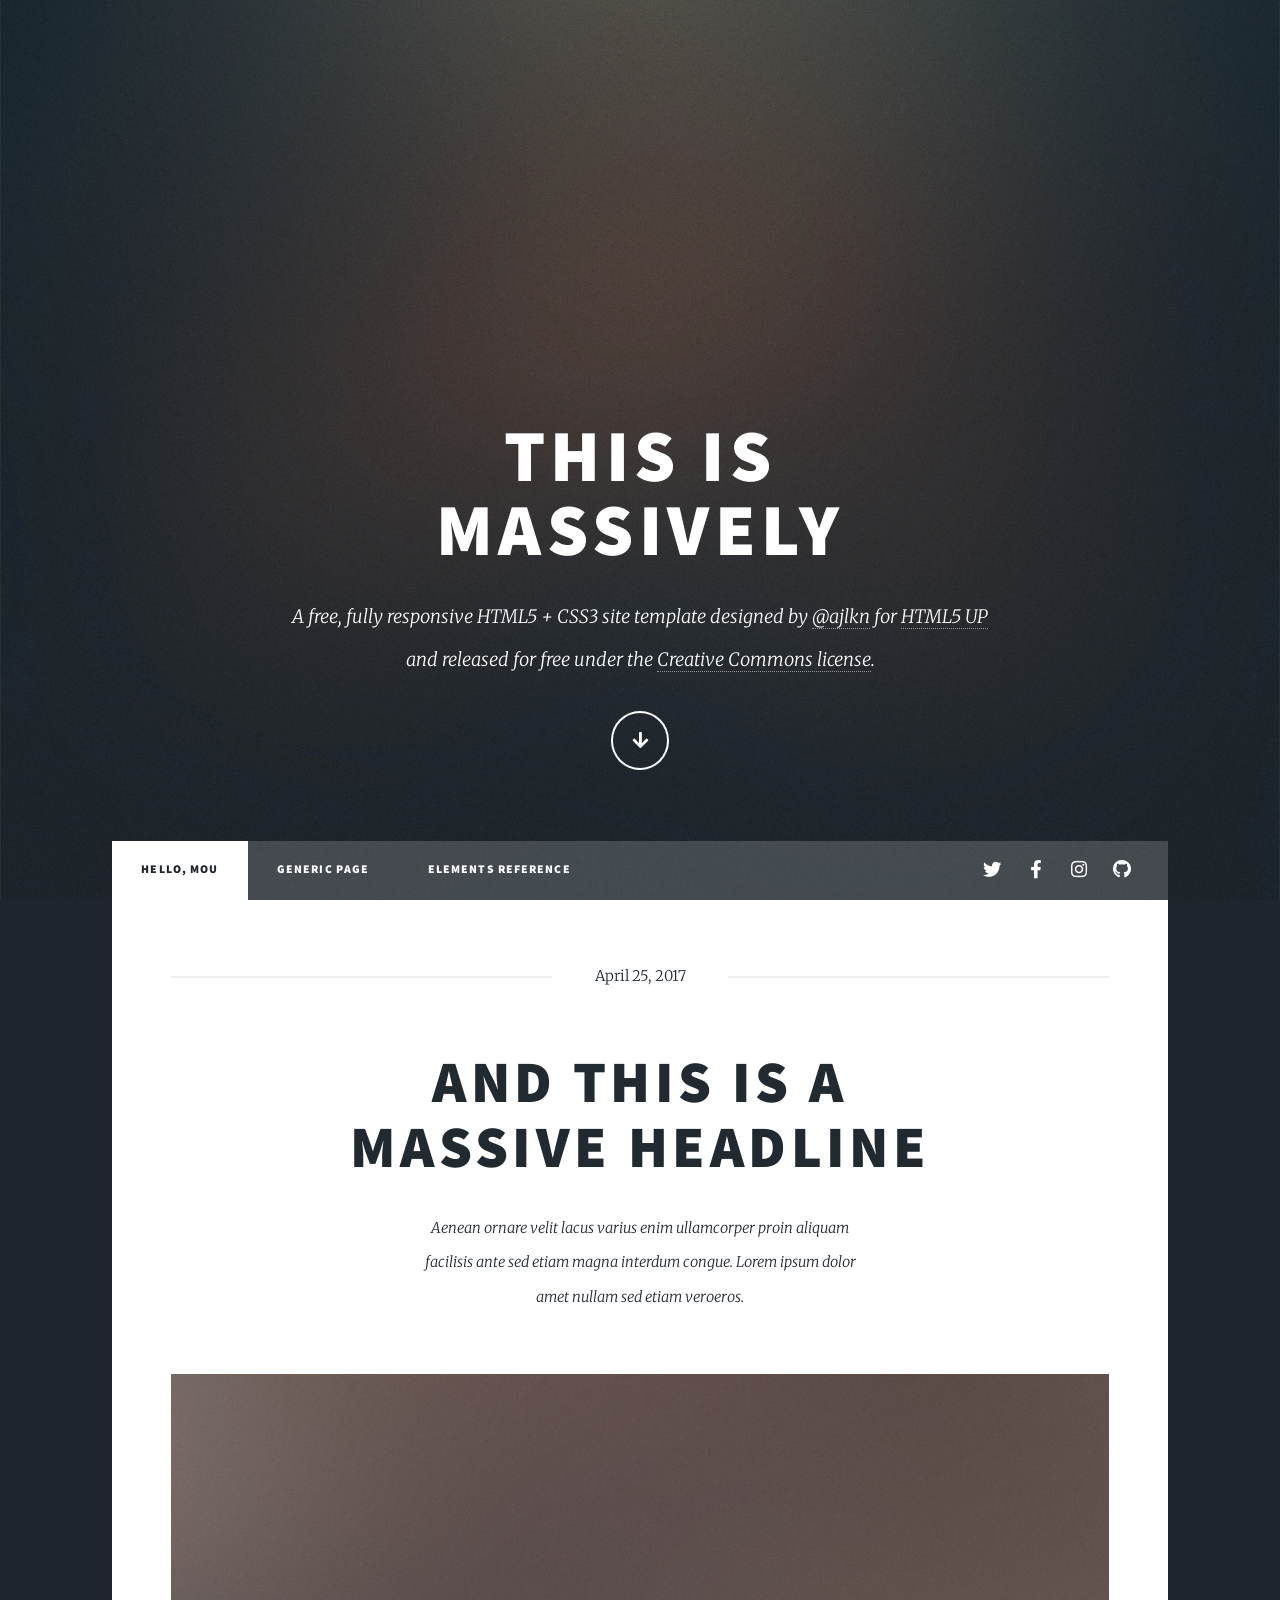
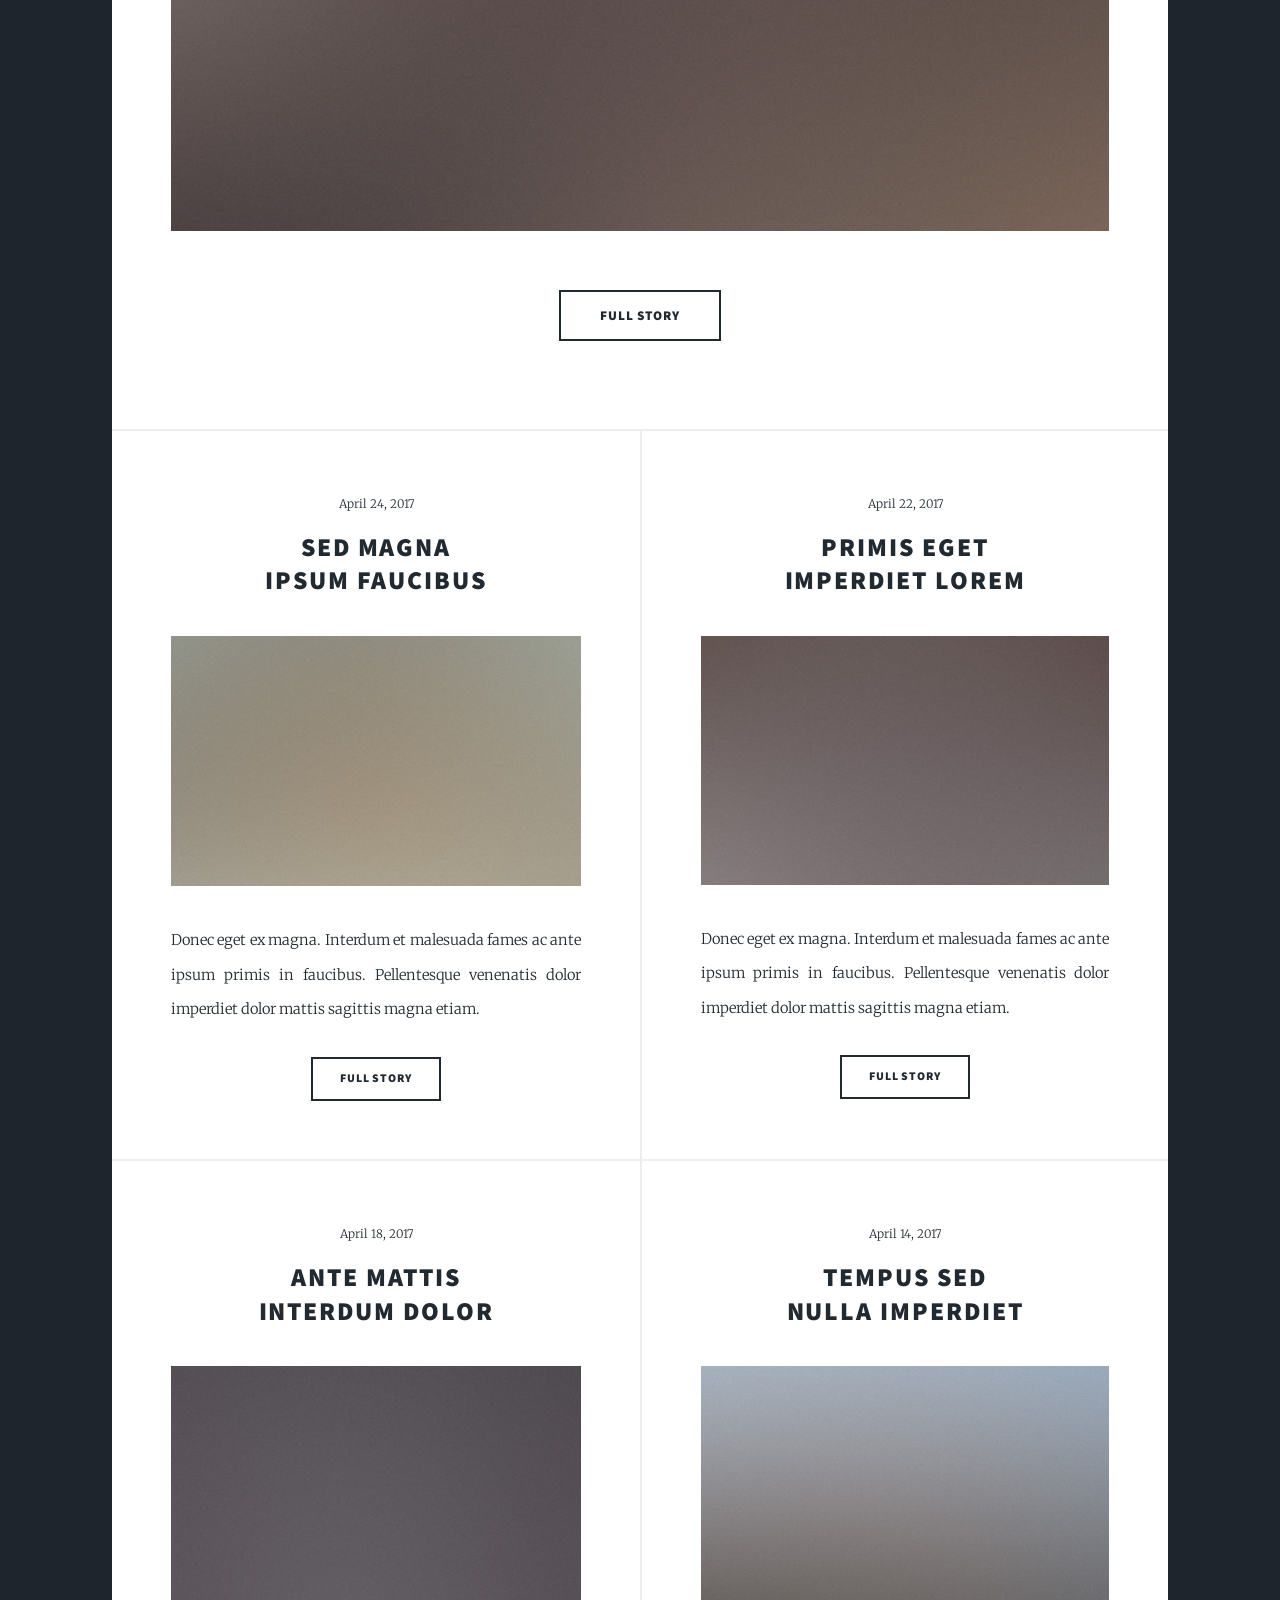
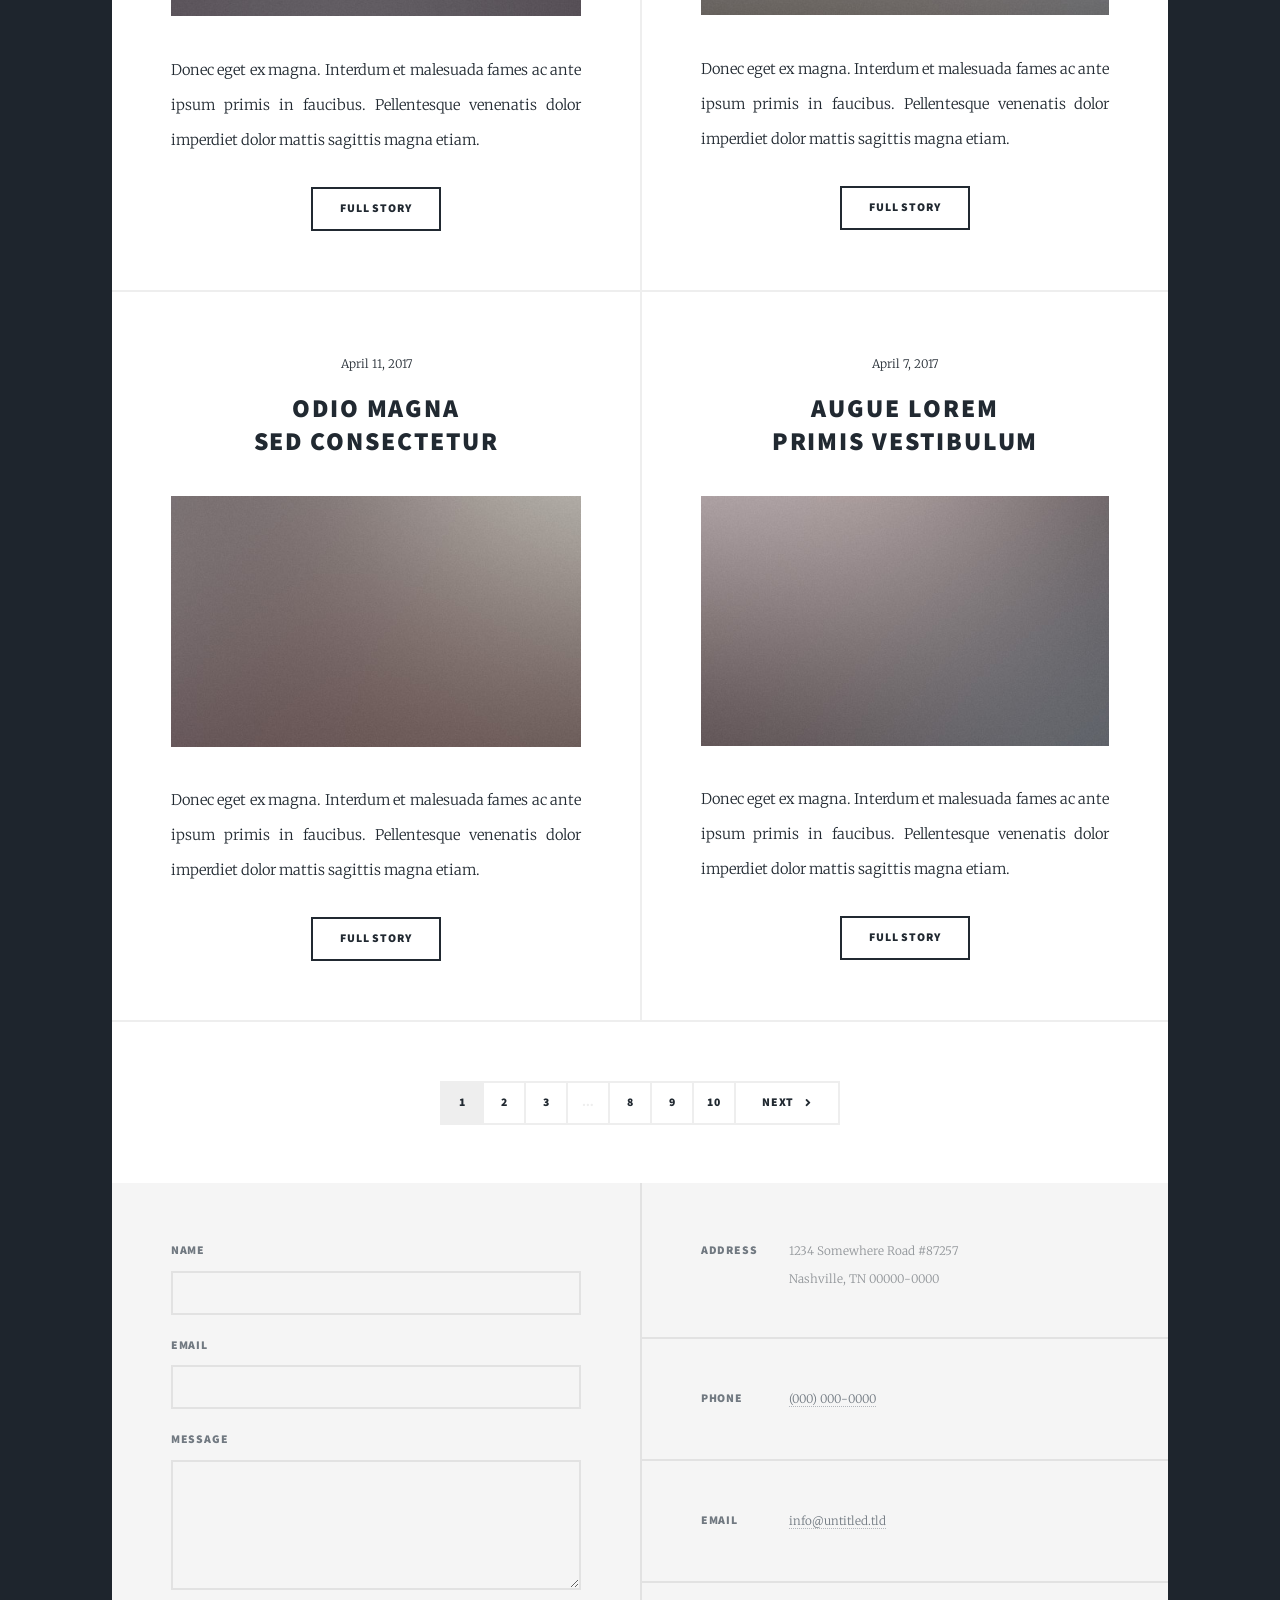
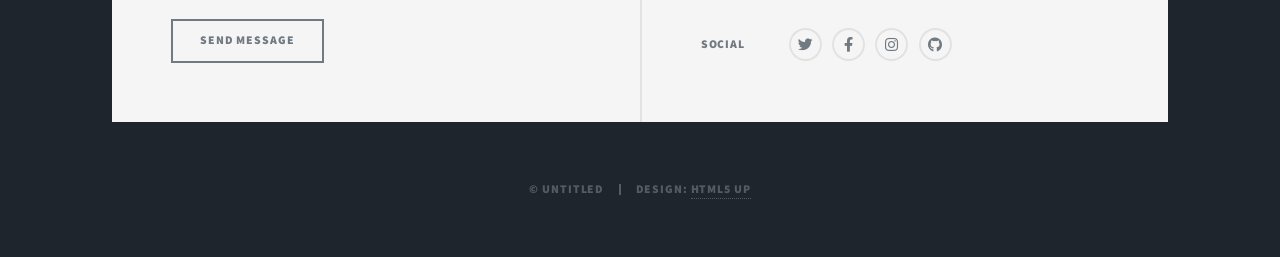
==== commit ca372dfa: "Update index.html" ====
--- a/index.html
+++ b/index.html
@@ -36,7 +36,7 @@
 				<!-- Nav -->
 					<nav id="nav">
 						<ul class="links">
-							<li class="active"><a href="index.html">This is Massively</a></li>
+							<li class="active"><a href="index.html">Hello, Mou</a></li>
 							<li><a href="generic.html">Generic Page</a></li>
 							<li><a href="elements.html">Elements Reference</a></li>
 						</ul>
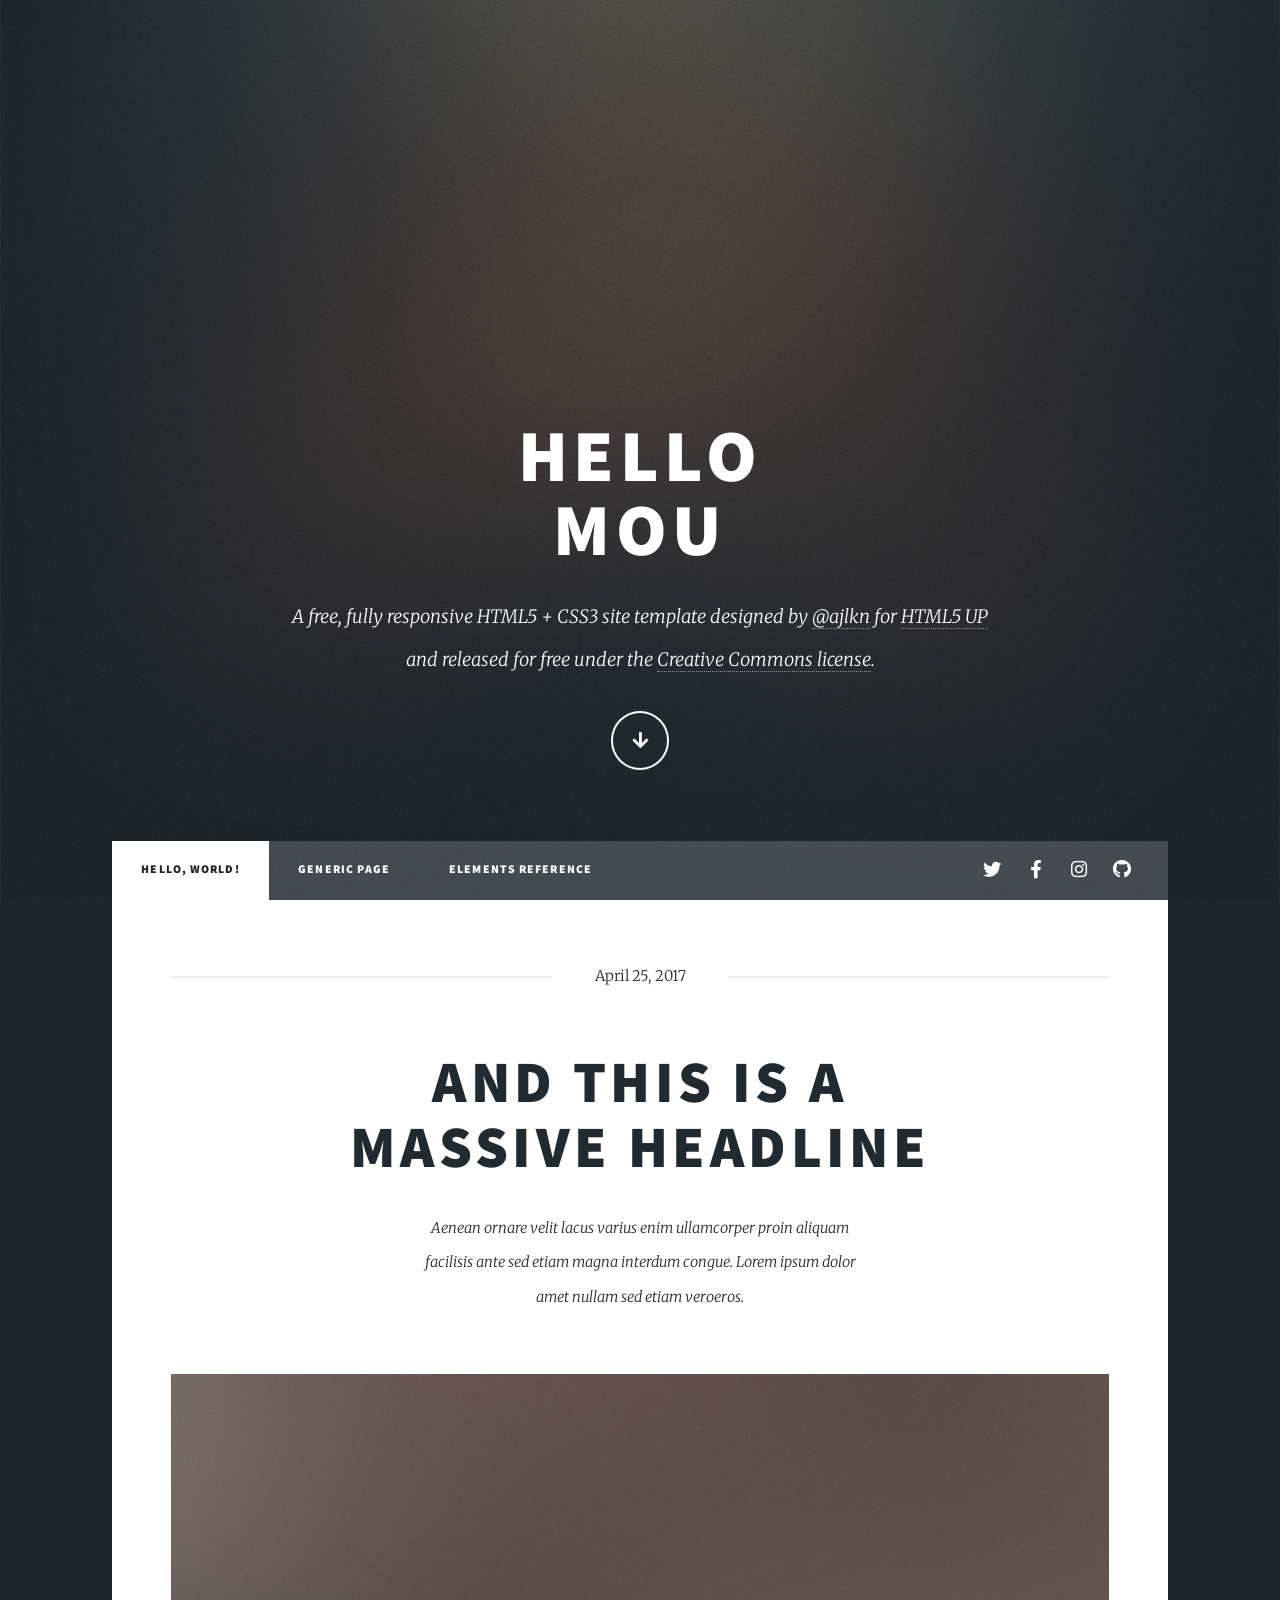
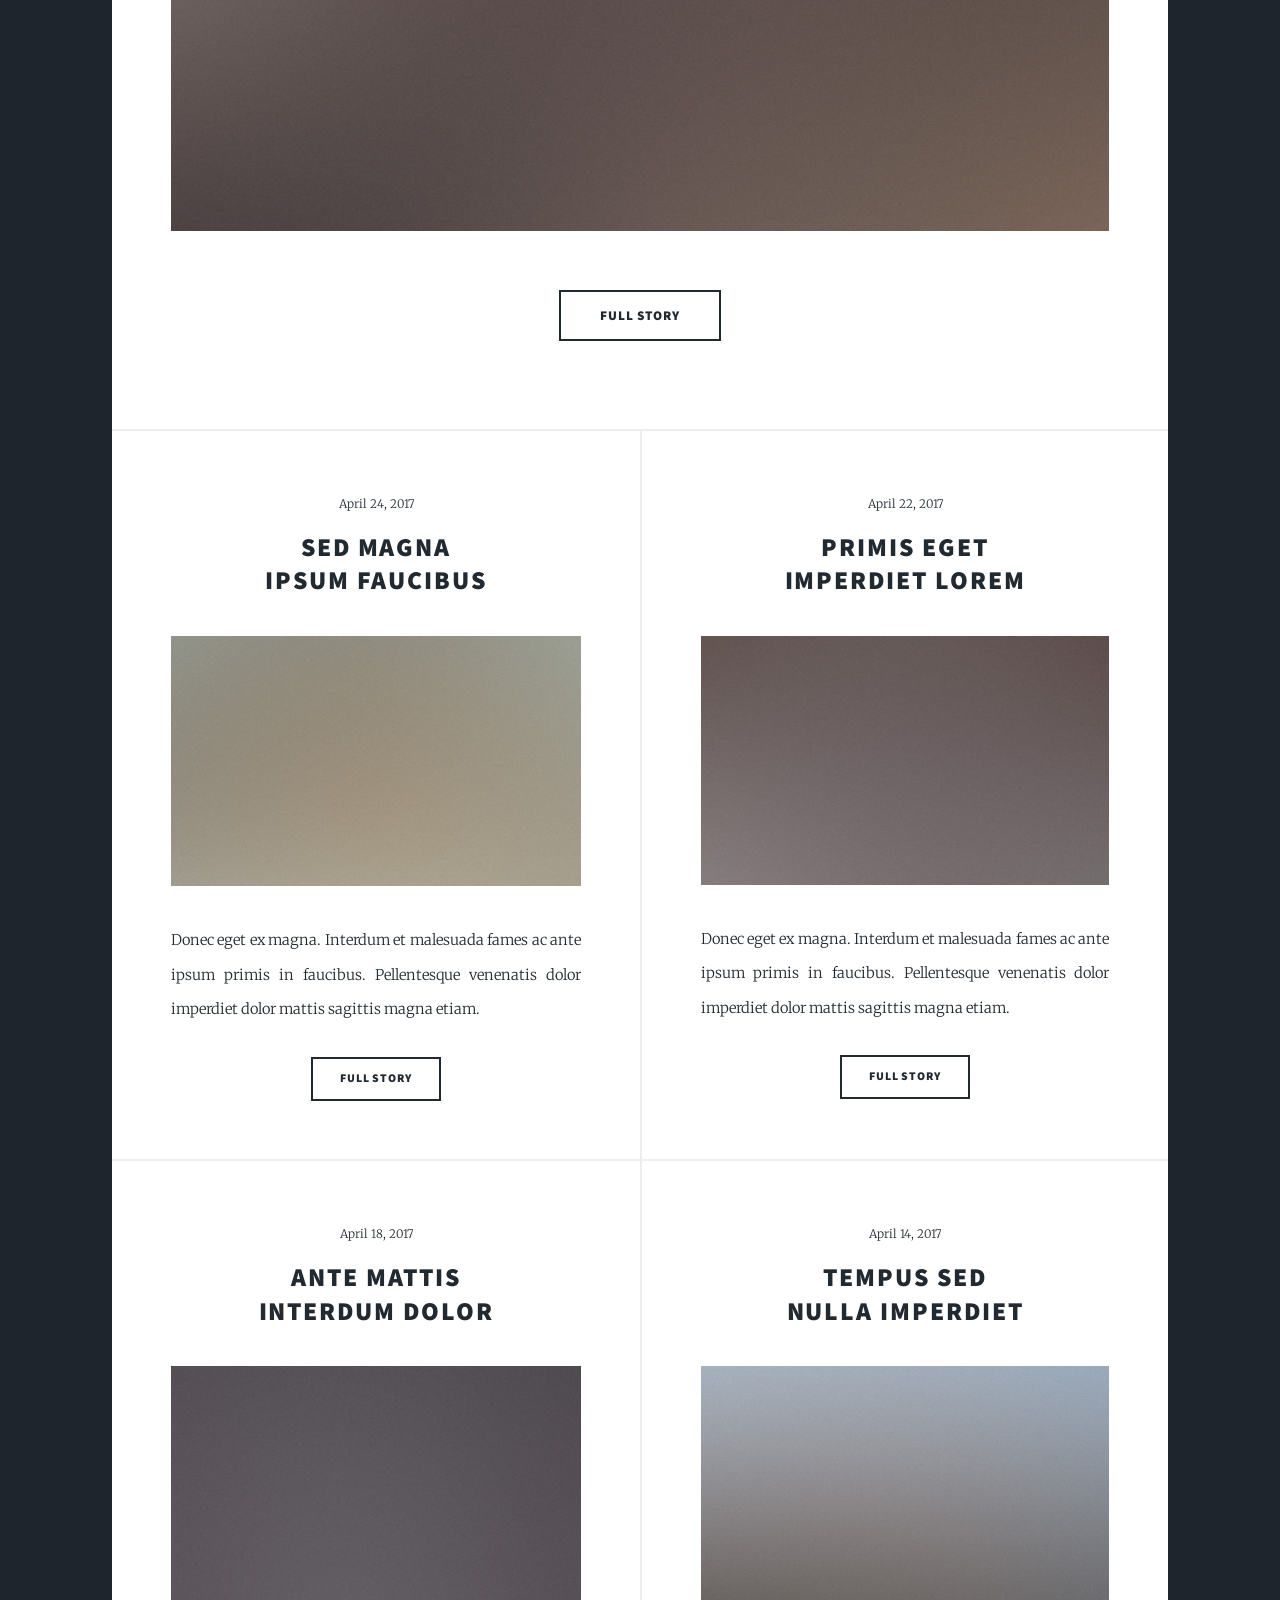
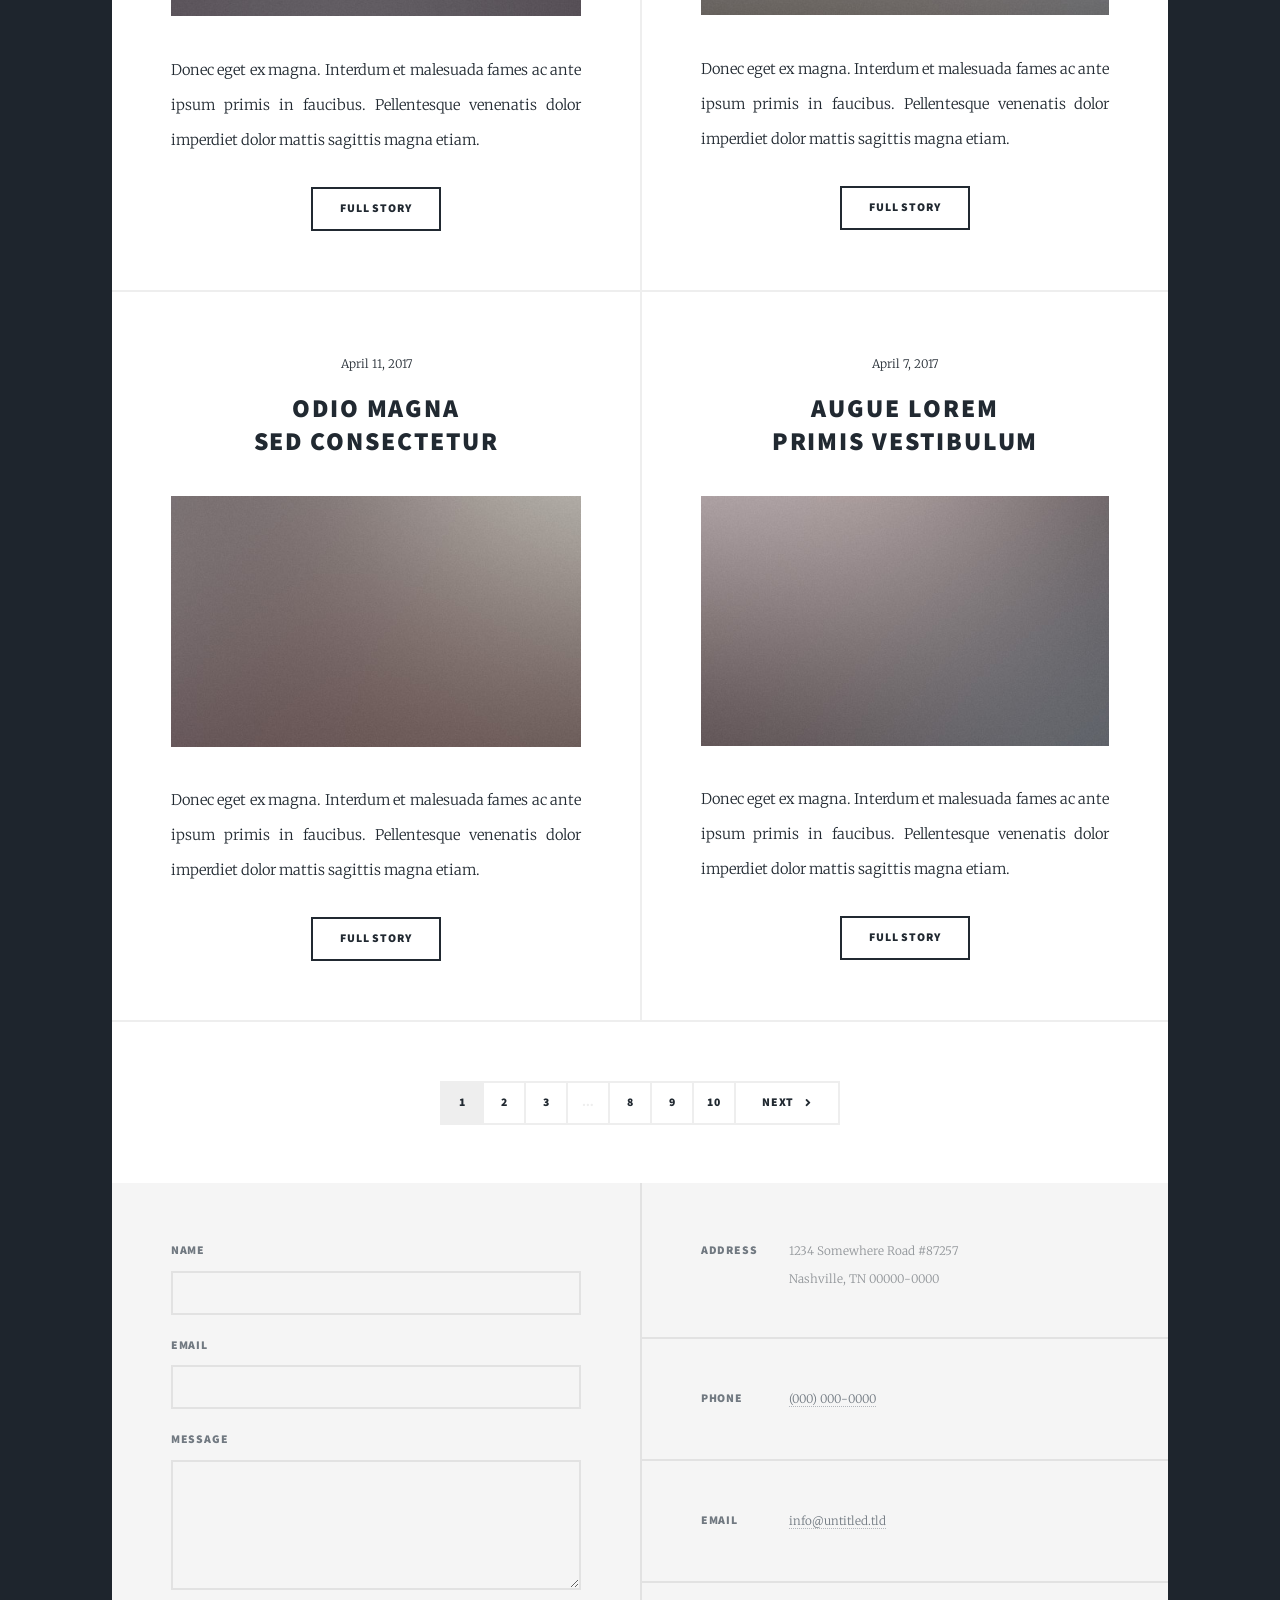
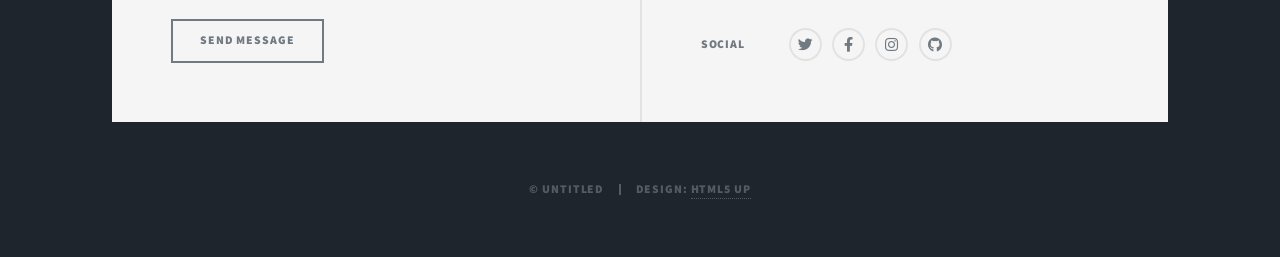
==== commit ee5de983: "Update index.html" ====
--- a/index.html
+++ b/index.html
@@ -19,8 +19,8 @@
 
 				<!-- Intro -->
 					<div id="intro">
-						<h1>This is<br />
-						Massively</h1>
+						<h1>Hello<br />
+						Mou</h1>
 						<p>A free, fully responsive HTML5 + CSS3 site template designed by <a href="https://twitter.com/ajlkn">@ajlkn</a> for <a href="https://html5up.net">HTML5 UP</a><br />
 						and released for free under the <a href="https://html5up.net/license">Creative Commons license</a>.</p>
 						<ul class="actions">
@@ -36,7 +36,7 @@
 				<!-- Nav -->
 					<nav id="nav">
 						<ul class="links">
-							<li class="active"><a href="index.html">Hello, Mou</a></li>
+							<li class="active"><a href="index.html">Hello, World!</a></li>
 							<li><a href="generic.html">Generic Page</a></li>
 							<li><a href="elements.html">Elements Reference</a></li>
 						</ul>
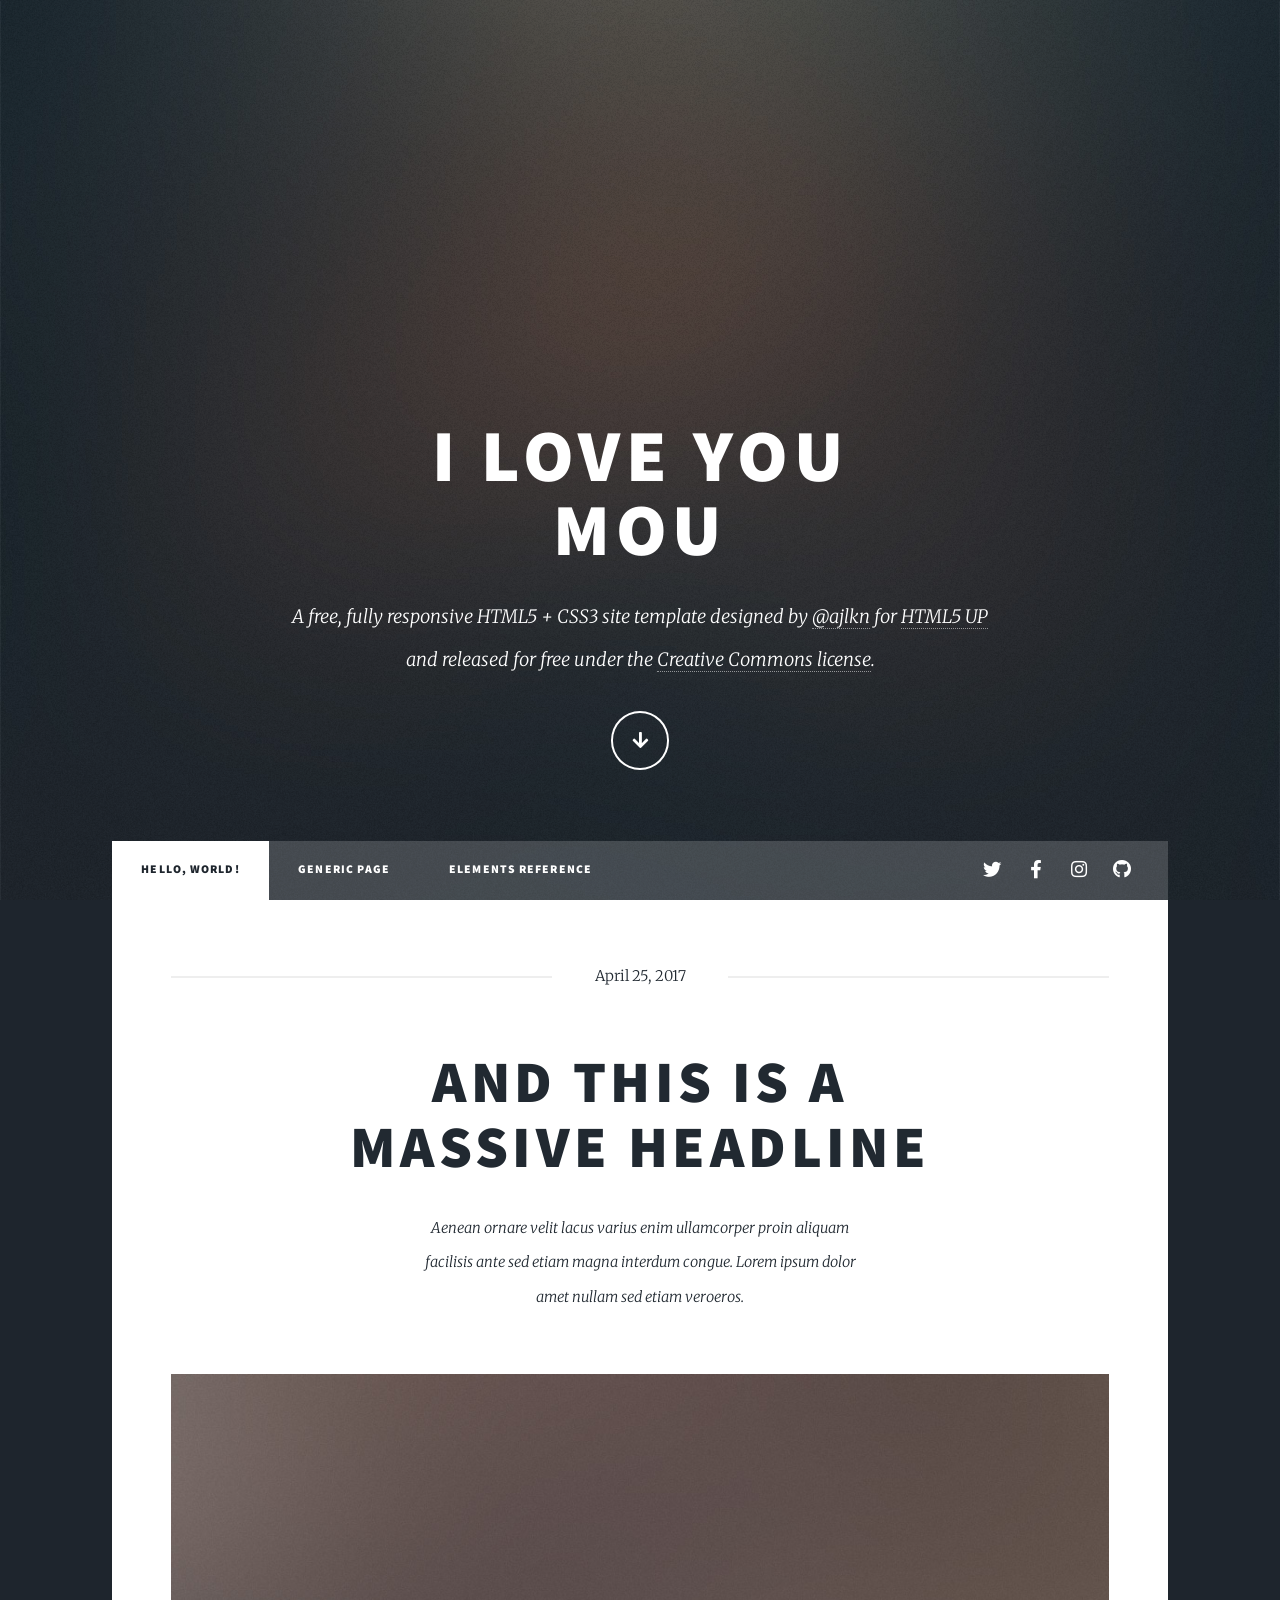
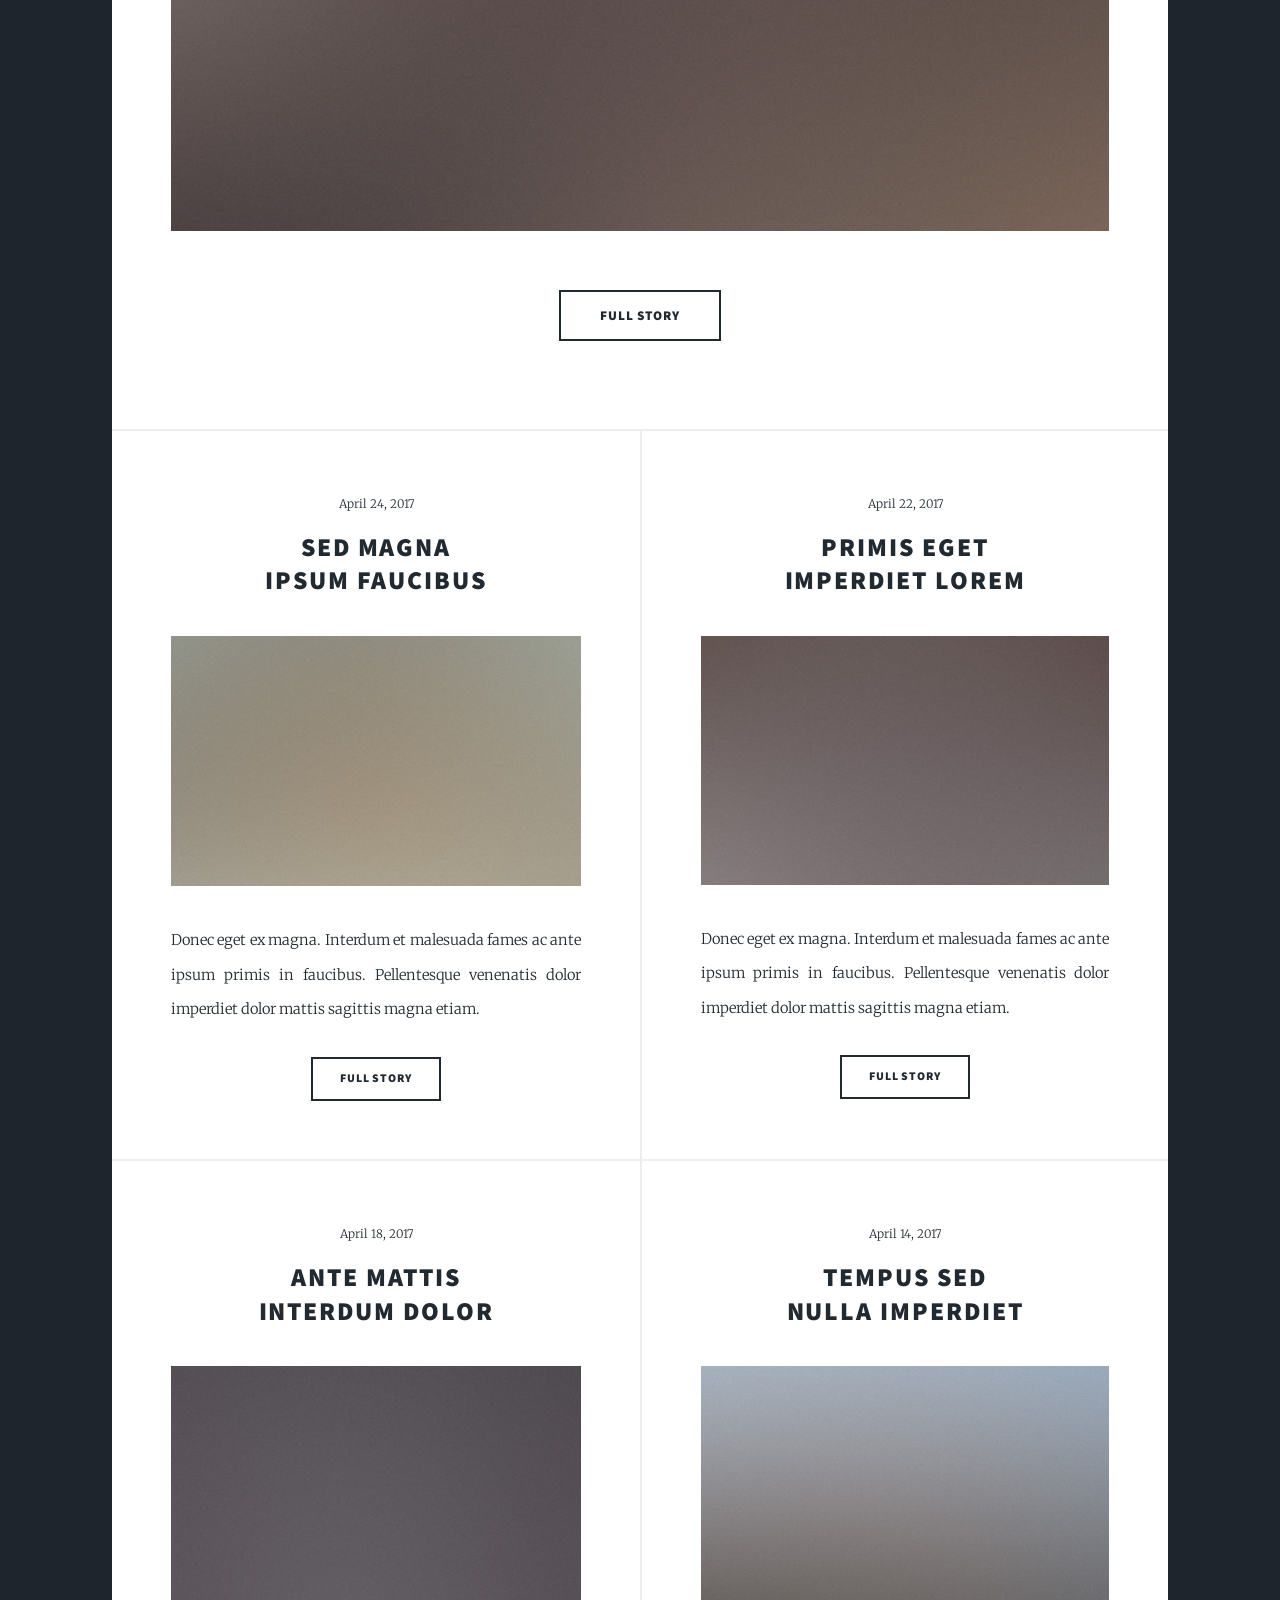
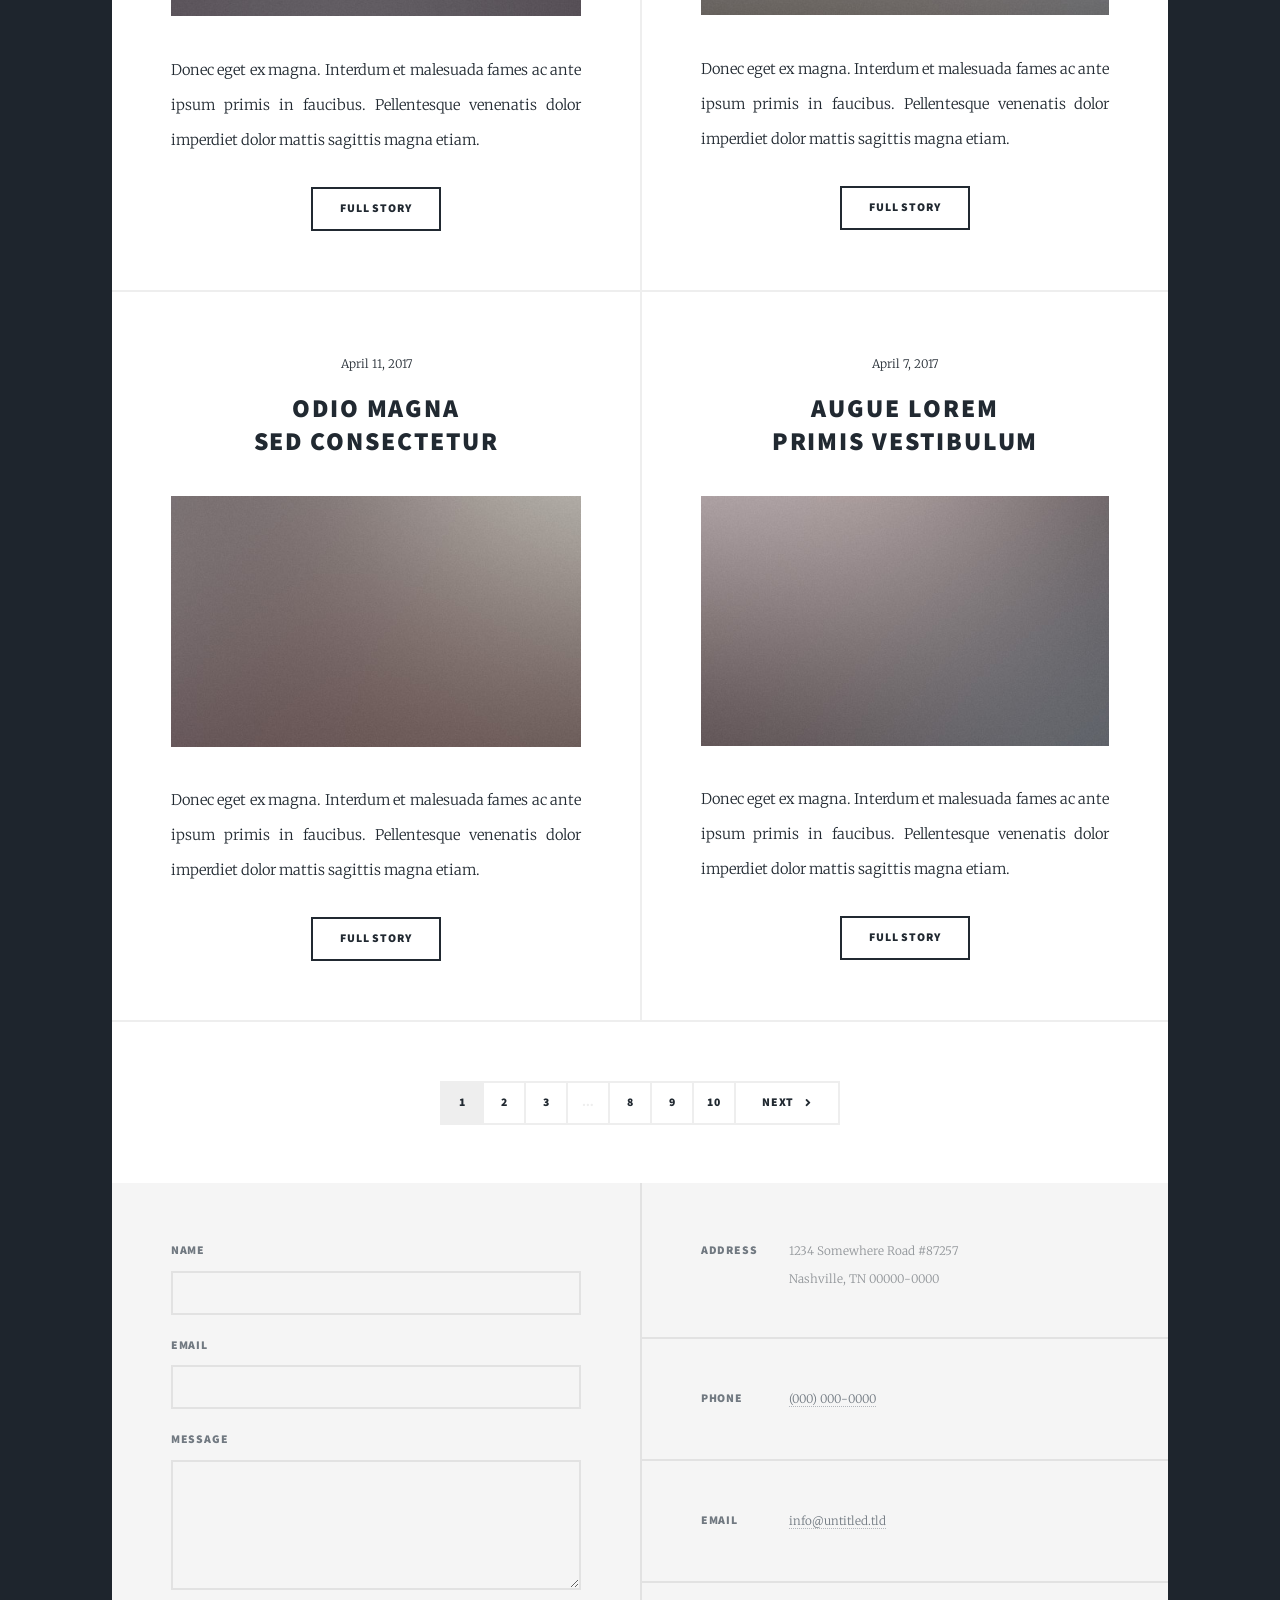
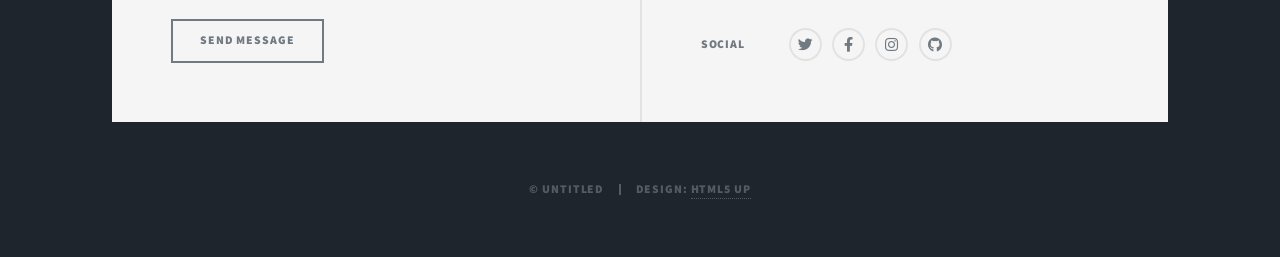
==== commit 9d9e124f: "Update index.html" ====
--- a/index.html
+++ b/index.html
@@ -19,7 +19,7 @@
 
 				<!-- Intro -->
 					<div id="intro">
-						<h1>Hello<br />
+						<h1>I Love You<br />
 						Mou</h1>
 						<p>A free, fully responsive HTML5 + CSS3 site template designed by <a href="https://twitter.com/ajlkn">@ajlkn</a> for <a href="https://html5up.net">HTML5 UP</a><br />
 						and released for free under the <a href="https://html5up.net/license">Creative Commons license</a>.</p>
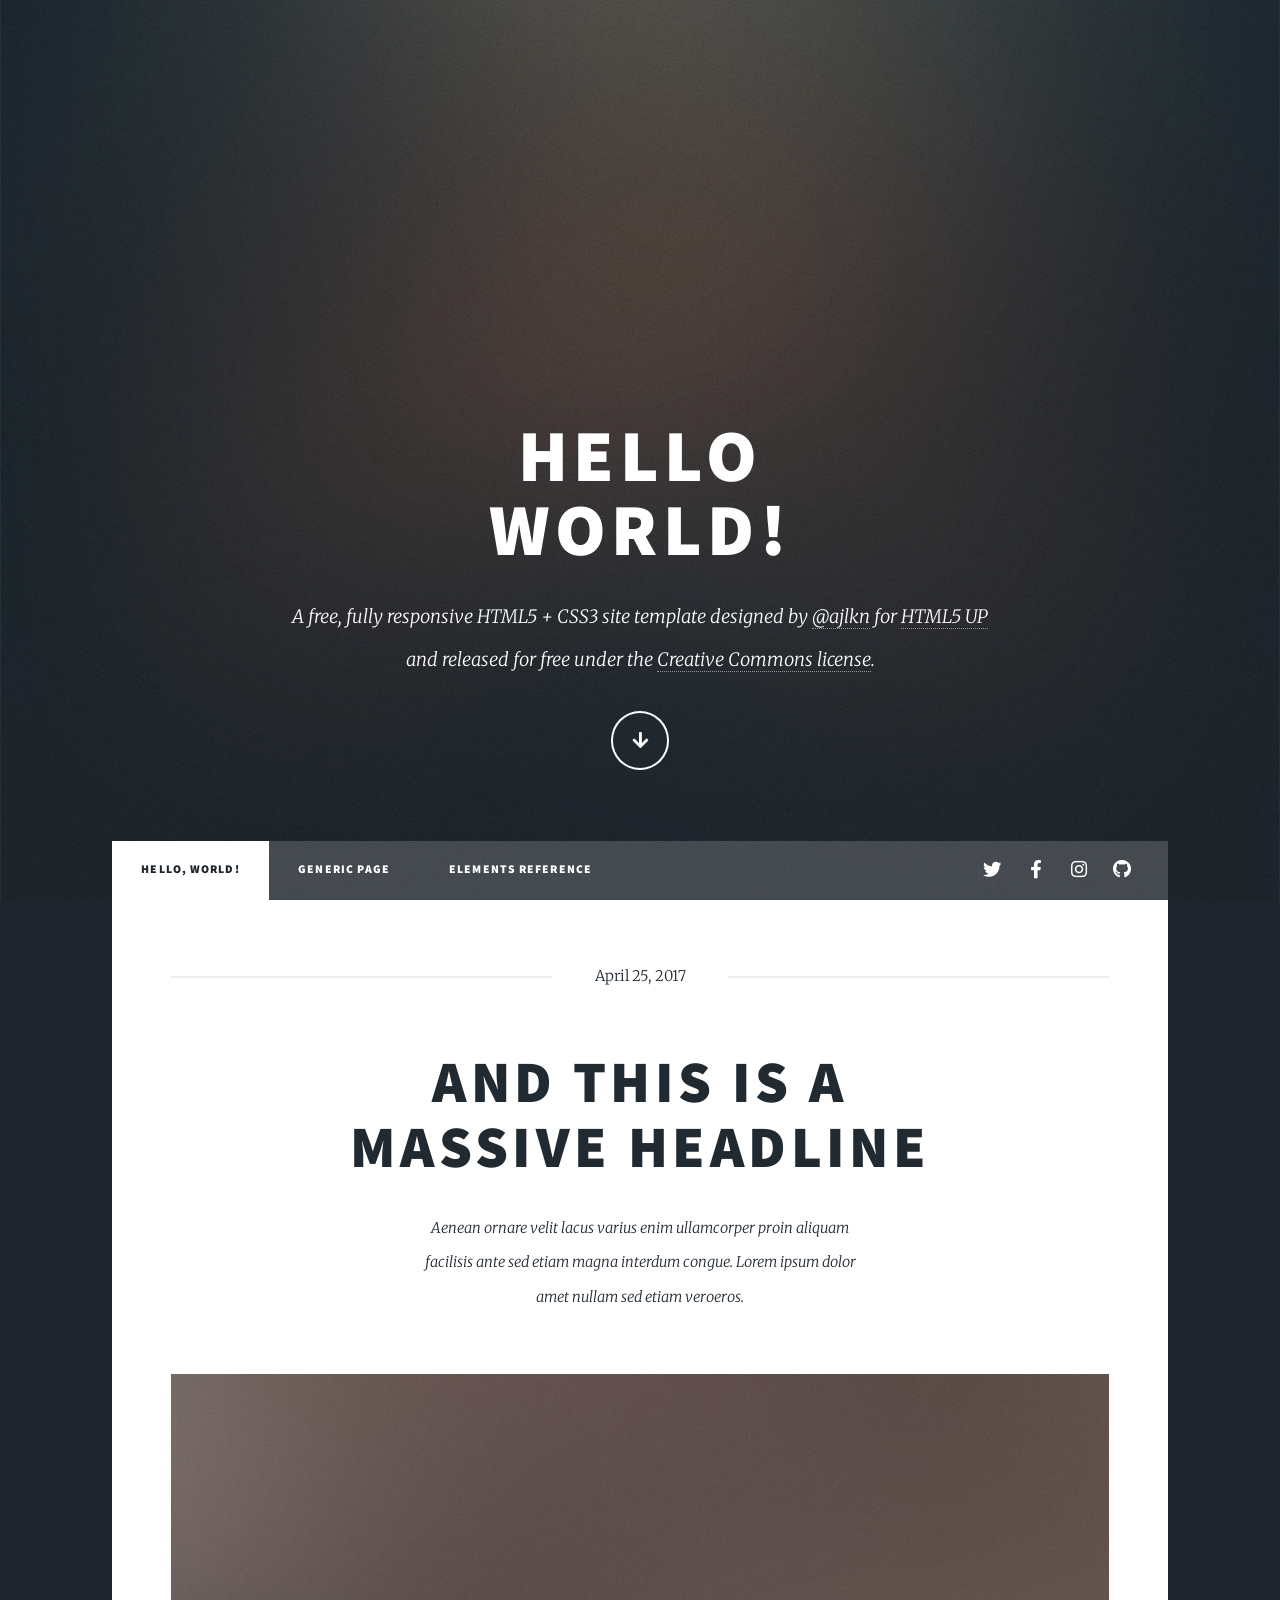
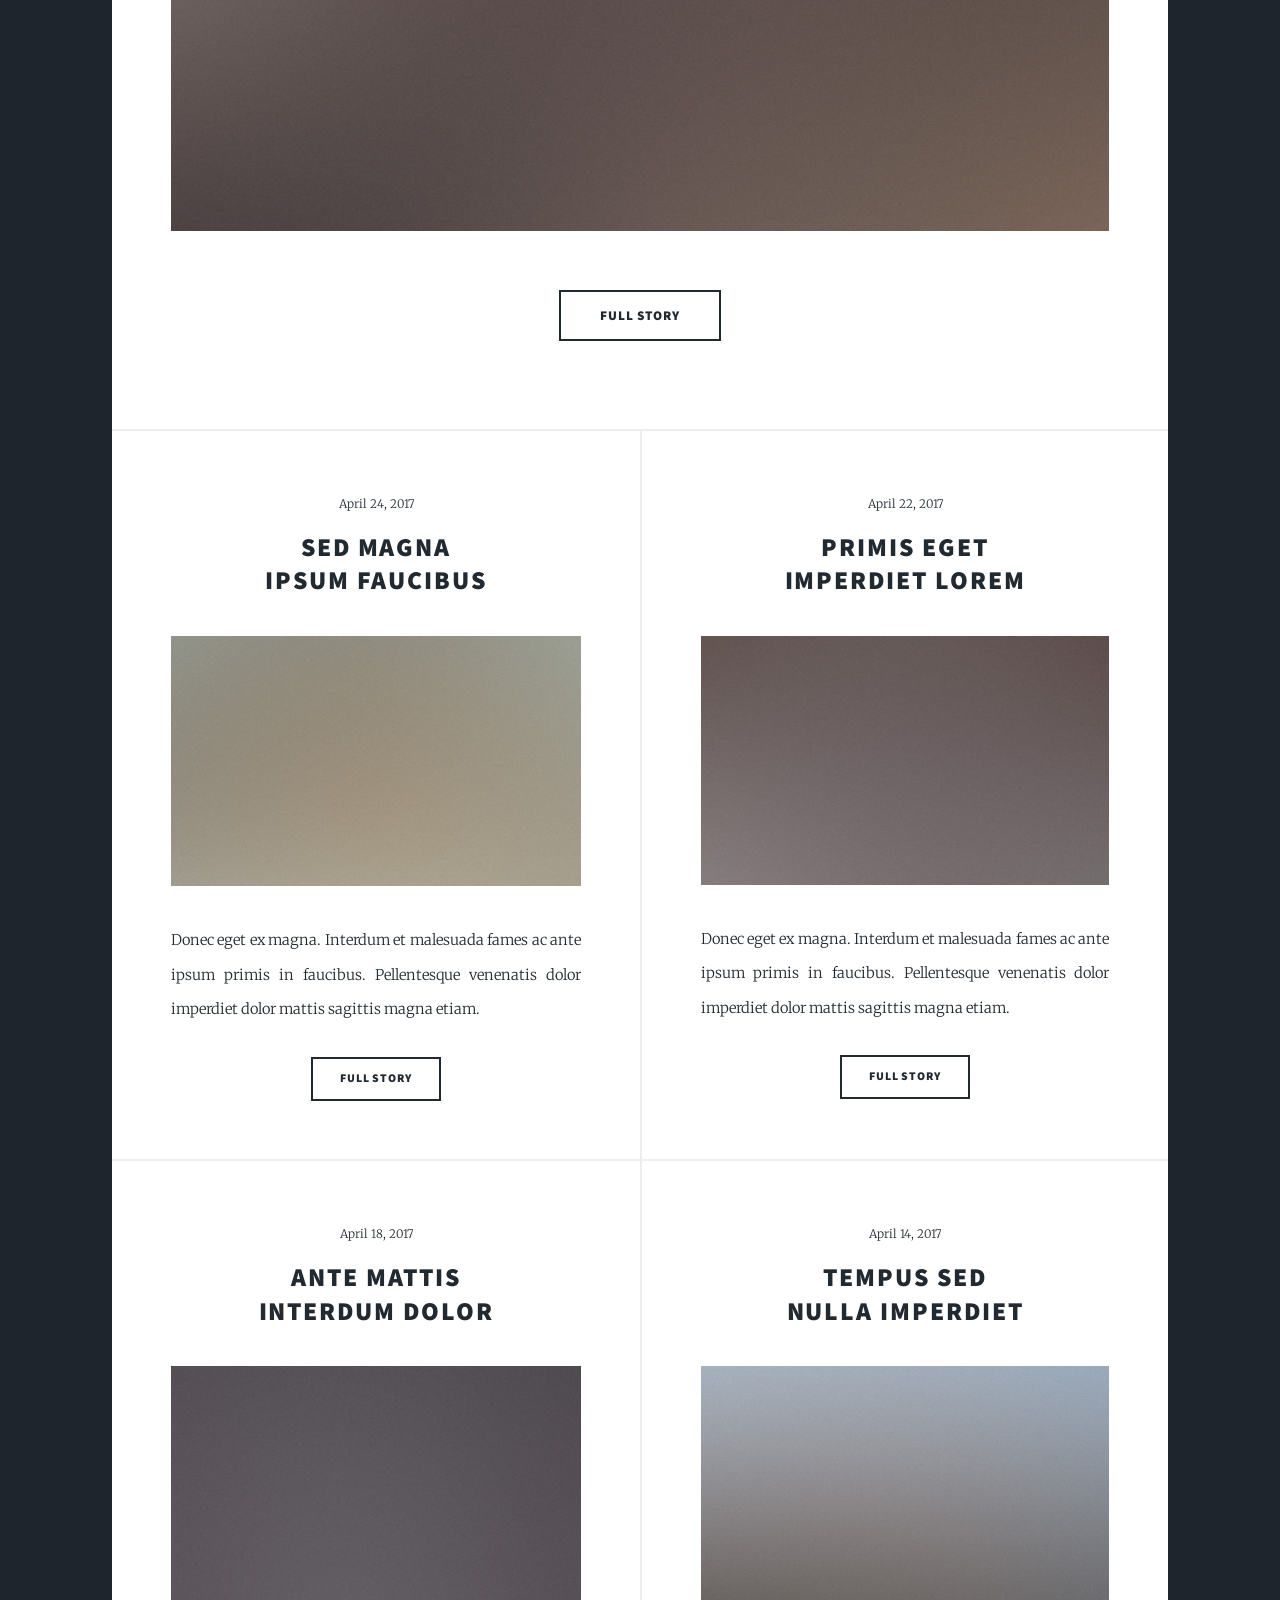
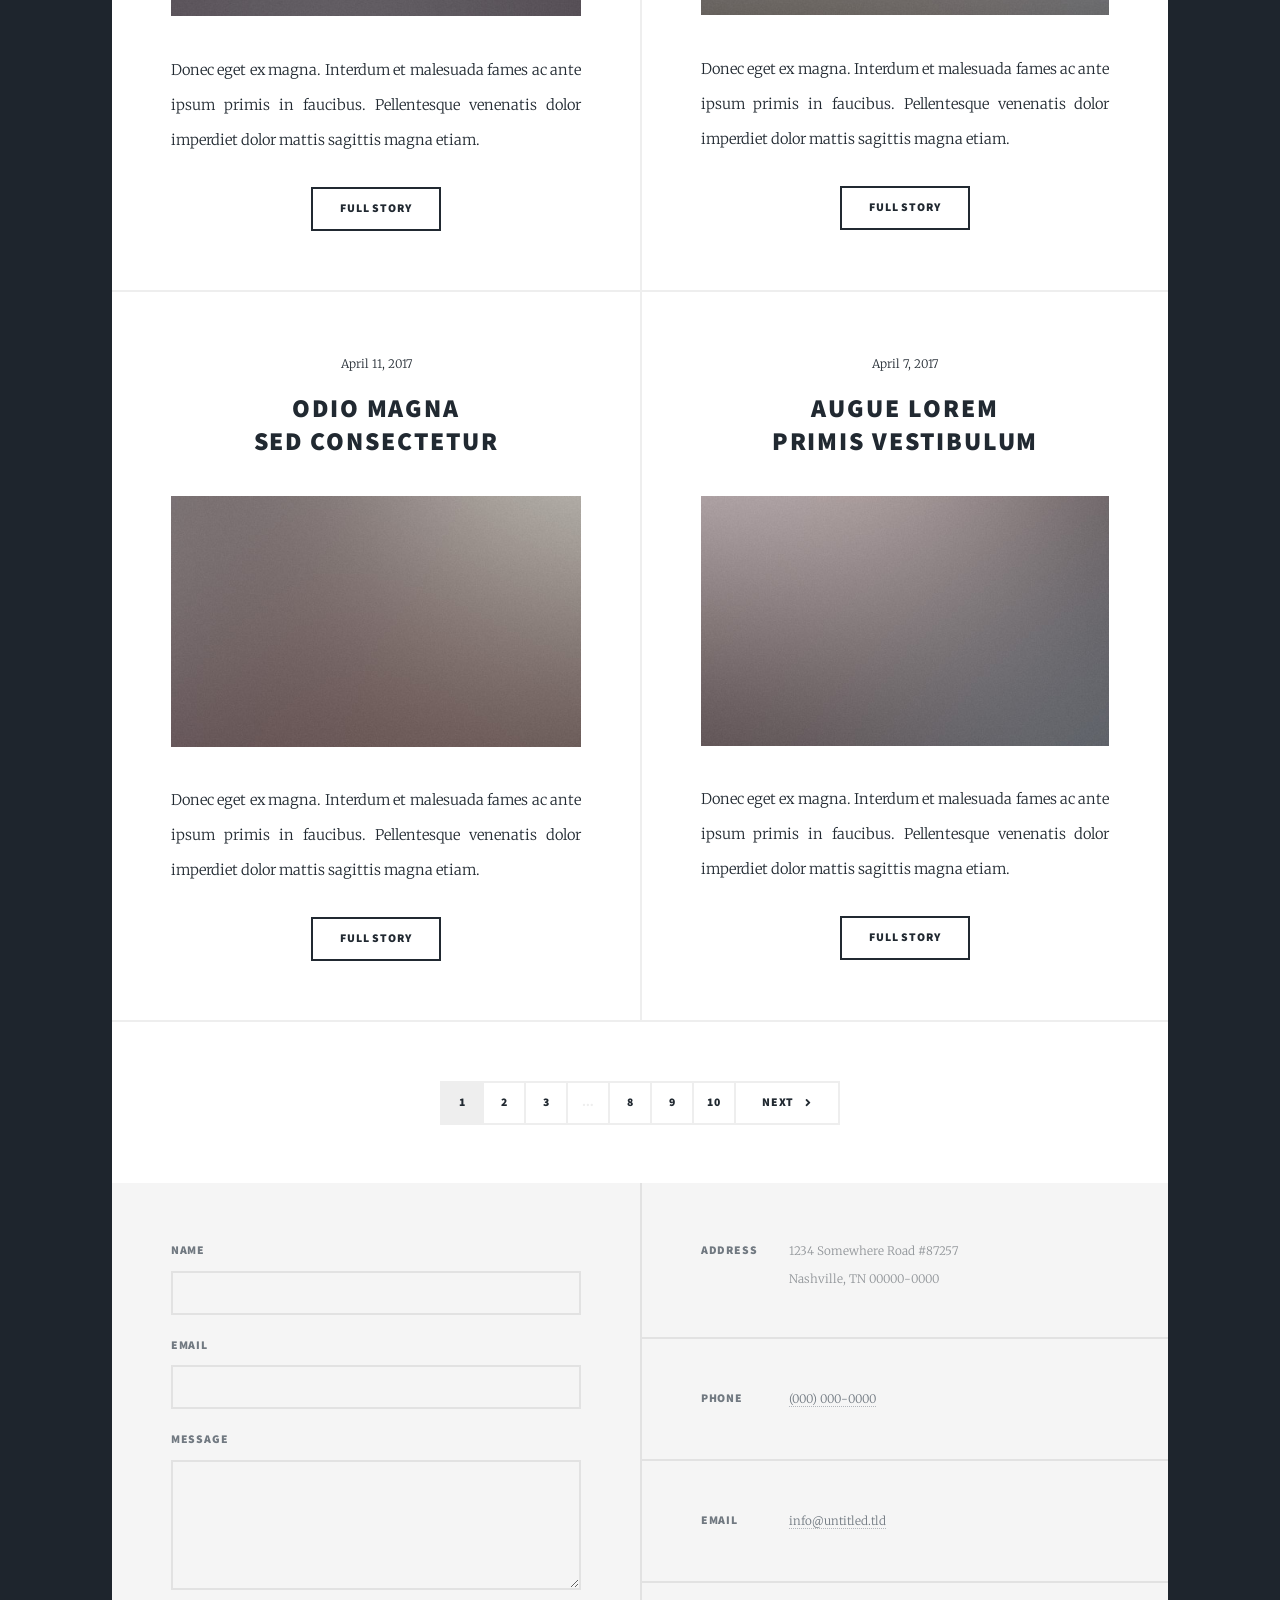
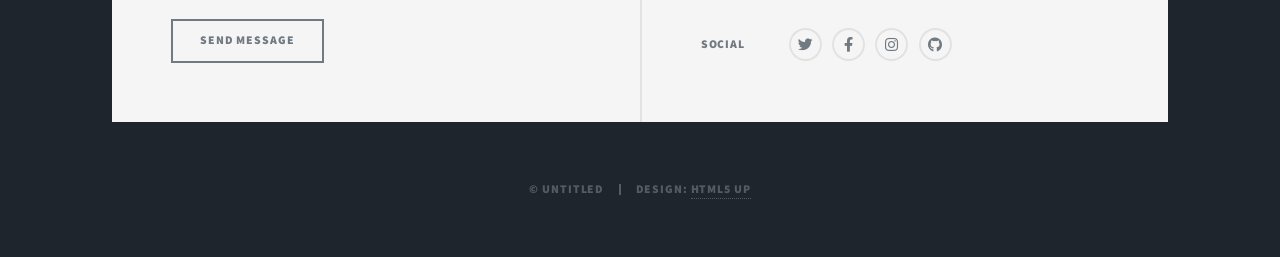
==== commit ef011811: "Update index.html" ====
--- a/index.html
+++ b/index.html
@@ -19,8 +19,8 @@
 
 				<!-- Intro -->
 					<div id="intro">
-						<h1>I Love You<br />
-						Mou</h1>
+						<h1>Hello<br />
+						World!</h1>
 						<p>A free, fully responsive HTML5 + CSS3 site template designed by <a href="https://twitter.com/ajlkn">@ajlkn</a> for <a href="https://html5up.net">HTML5 UP</a><br />
 						and released for free under the <a href="https://html5up.net/license">Creative Commons license</a>.</p>
 						<ul class="actions">
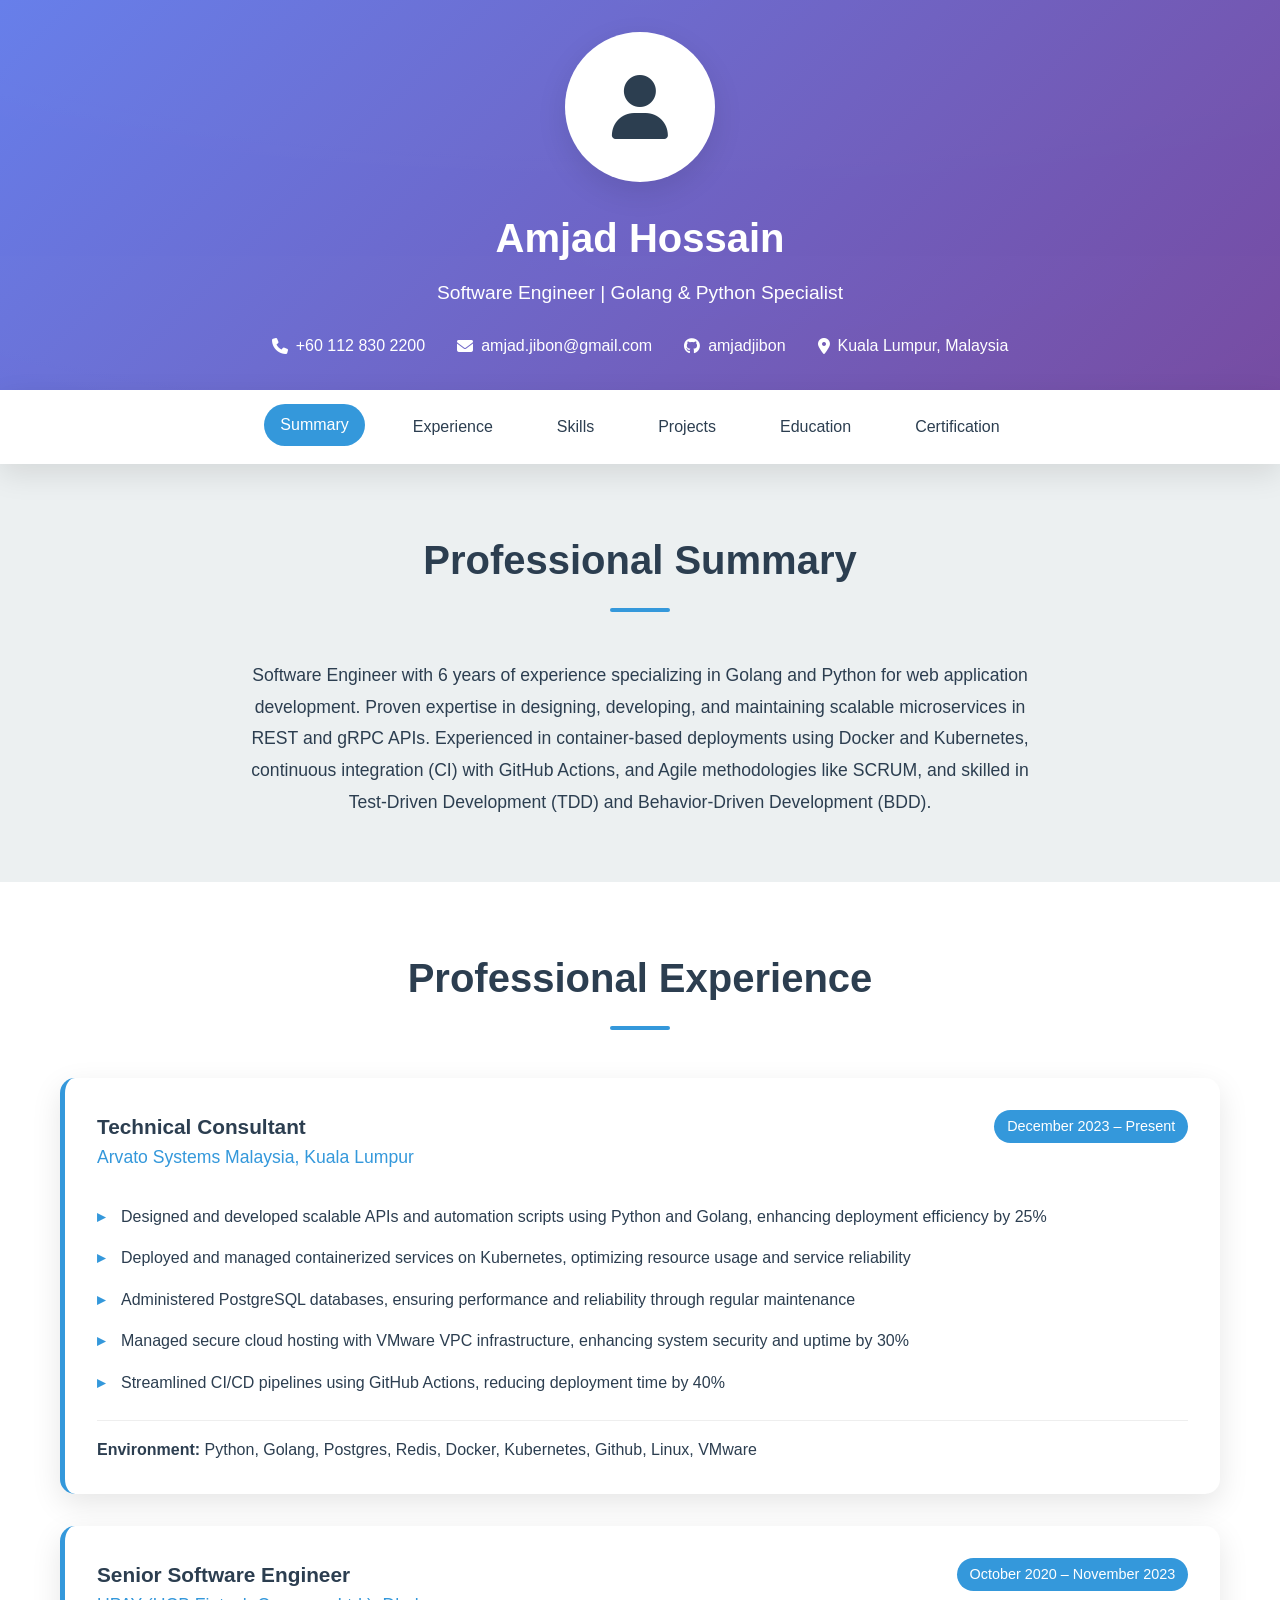
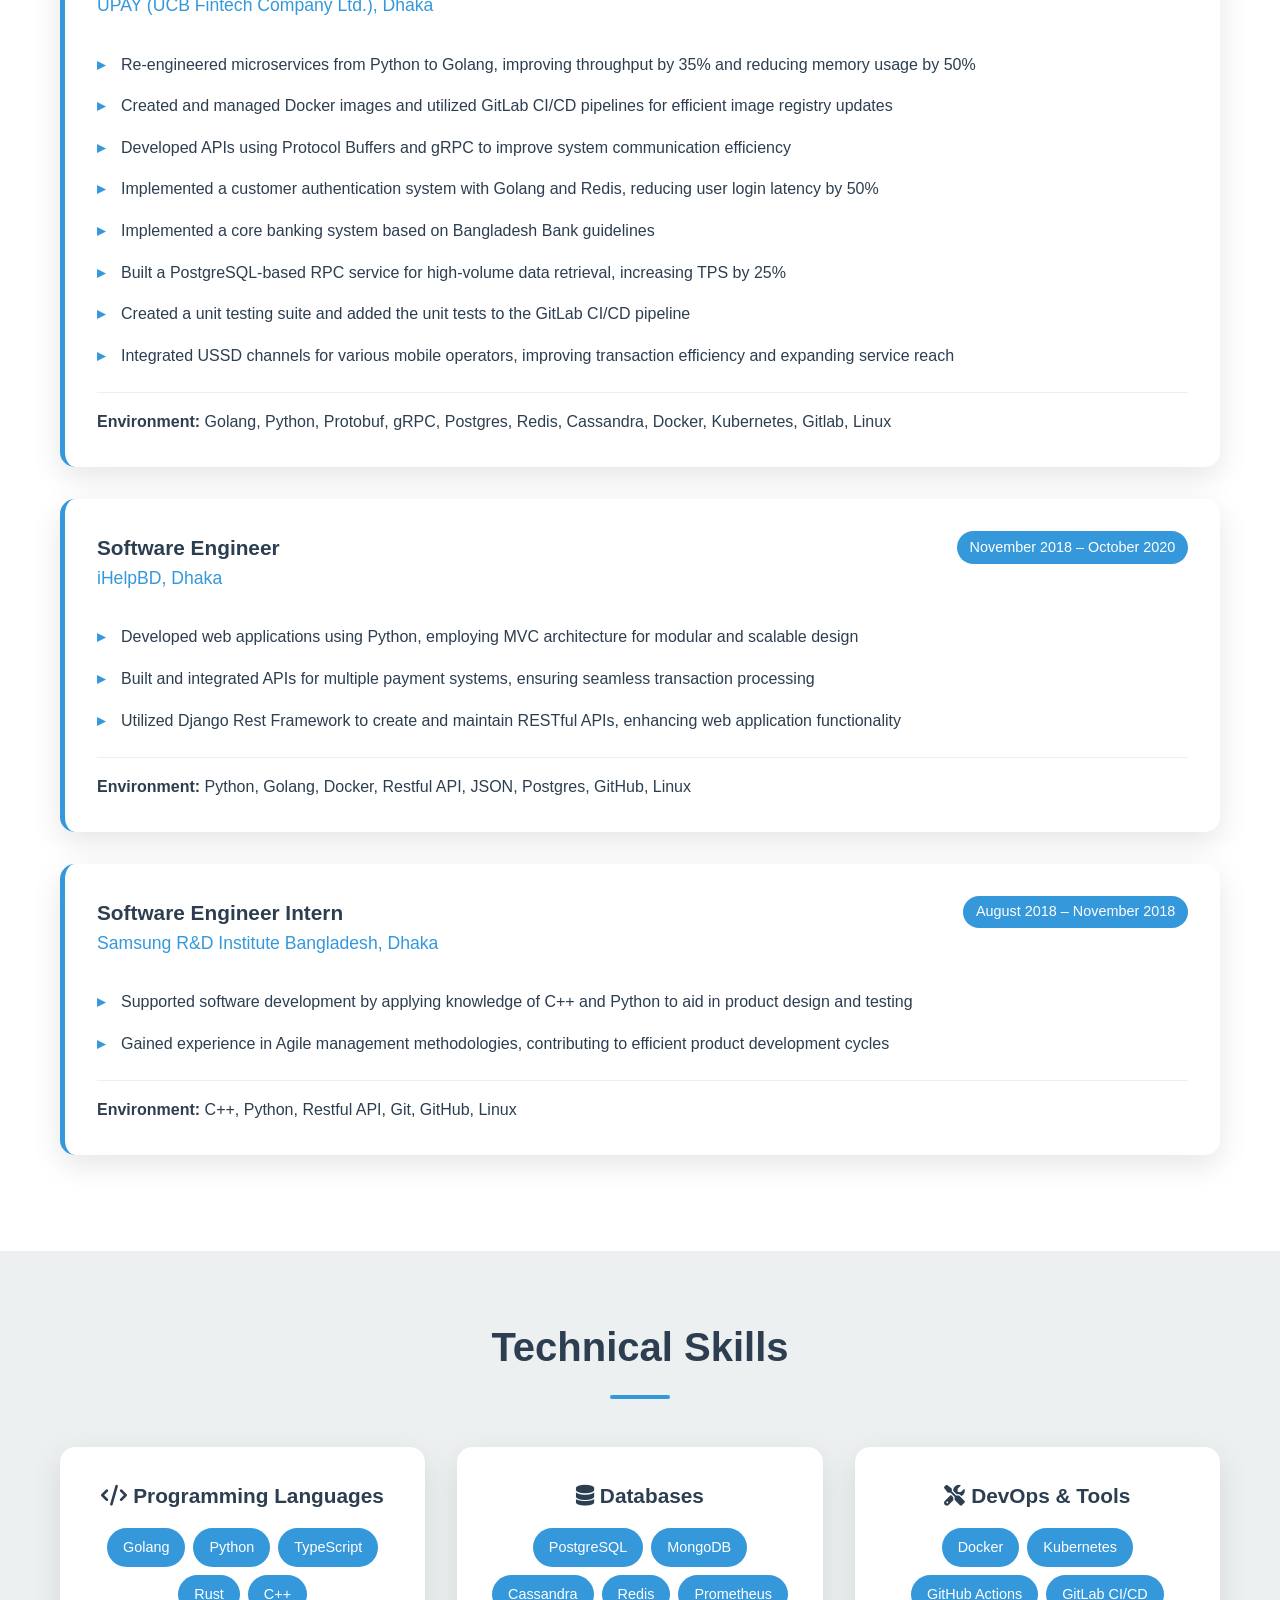
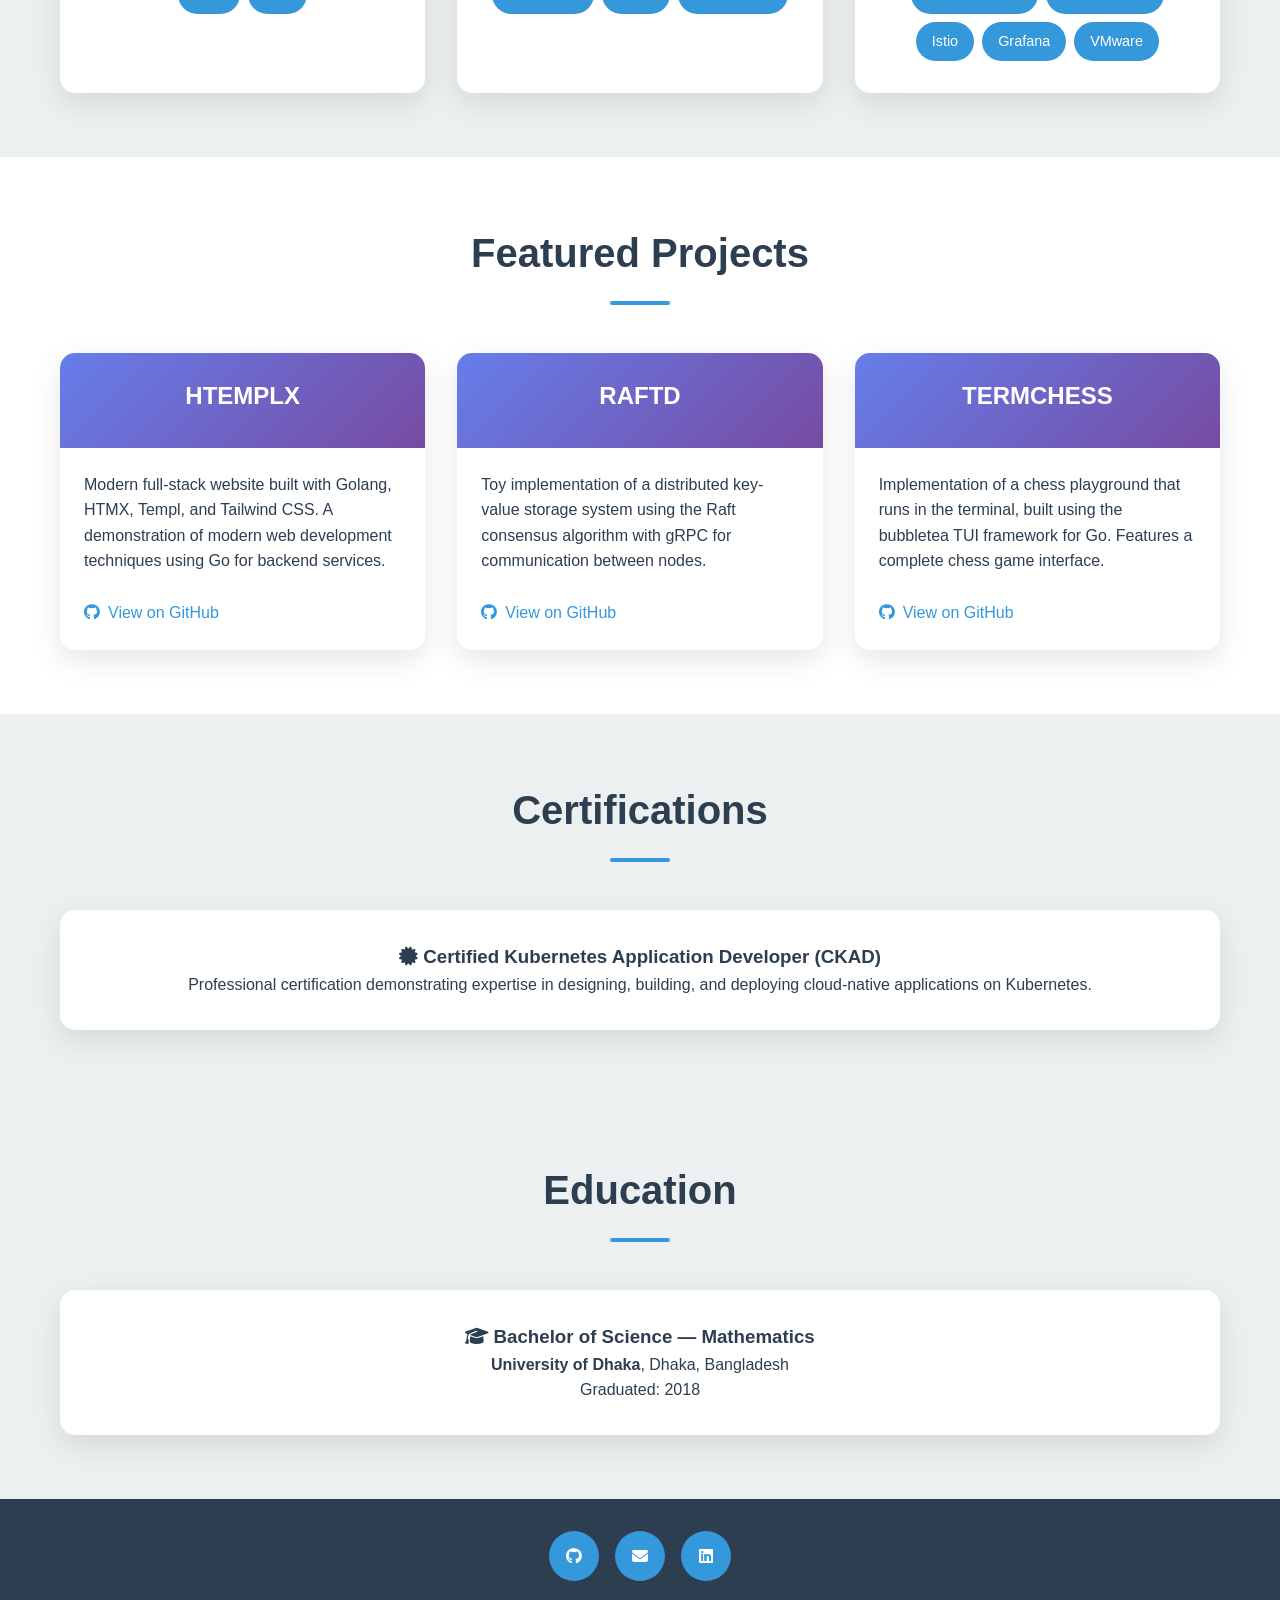
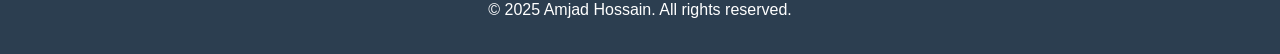
==== commit 56f40d94: "Create index.html" ====
--- a/index.html
+++ b/index.html
@@ -1,229 +1,803 @@
-<!DOCTYPE HTML>
-<!--
-	Massively by HTML5 UP
-	html5up.net | @ajlkn
-	Free for personal and commercial use under the CCA 3.0 license (html5up.net/license)
--->
-<html>
-	<head>
-		<title>Amjad Jibon</title>
-		<meta charset="utf-8" />
-		<meta name="viewport" content="width=device-width, initial-scale=1, user-scalable=no" />
-		<link rel="stylesheet" href="assets/css/main.css" />
-		<noscript><link rel="stylesheet" href="assets/css/noscript.css" /></noscript>
-	</head>
-	<body class="is-preload">
-
-		<!-- Wrapper -->
-			<div id="wrapper" class="fade-in">
-
-				<!-- Intro -->
-					<div id="intro">
-						<h1>Hello<br />
-						World!</h1>
-						<p>A free, fully responsive HTML5 + CSS3 site template designed by <a href="https://twitter.com/ajlkn">@ajlkn</a> for <a href="https://html5up.net">HTML5 UP</a><br />
-						and released for free under the <a href="https://html5up.net/license">Creative Commons license</a>.</p>
-						<ul class="actions">
-							<li><a href="#header" class="button icon solid solo fa-arrow-down scrolly">Continue</a></li>
-						</ul>
-					</div>
-
-				<!-- Header -->
-					<header id="header">
-						<a href="index.html" class="logo">Massively</a>
-					</header>
-
-				<!-- Nav -->
-					<nav id="nav">
-						<ul class="links">
-							<li class="active"><a href="index.html">Hello, World!</a></li>
-							<li><a href="generic.html">Generic Page</a></li>
-							<li><a href="elements.html">Elements Reference</a></li>
-						</ul>
-						<ul class="icons">
-							<li><a href="#" class="icon brands fa-twitter"><span class="label">Twitter</span></a></li>
-							<li><a href="#" class="icon brands fa-facebook-f"><span class="label">Facebook</span></a></li>
-							<li><a href="#" class="icon brands fa-instagram"><span class="label">Instagram</span></a></li>
-							<li><a href="#" class="icon brands fa-github"><span class="label">GitHub</span></a></li>
-						</ul>
-					</nav>
-
-				<!-- Main -->
-					<div id="main">
-
-						<!-- Featured Post -->
-							<article class="post featured">
-								<header class="major">
-									<span class="date">April 25, 2017</span>
-									<h2><a href="#">And this is a<br />
-									massive headline</a></h2>
-									<p>Aenean ornare velit lacus varius enim ullamcorper proin aliquam<br />
-									facilisis ante sed etiam magna interdum congue. Lorem ipsum dolor<br />
-									amet nullam sed etiam veroeros.</p>
-								</header>
-								<a href="#" class="image main"><img src="images/pic01.jpg" alt="" /></a>
-								<ul class="actions special">
-									<li><a href="#" class="button large">Full Story</a></li>
-								</ul>
-							</article>
-
-						<!-- Posts -->
-							<section class="posts">
-								<article>
-									<header>
-										<span class="date">April 24, 2017</span>
-										<h2><a href="#">Sed magna<br />
-										ipsum faucibus</a></h2>
-									</header>
-									<a href="#" class="image fit"><img src="images/pic02.jpg" alt="" /></a>
-									<p>Donec eget ex magna. Interdum et malesuada fames ac ante ipsum primis in faucibus. Pellentesque venenatis dolor imperdiet dolor mattis sagittis magna etiam.</p>
-									<ul class="actions special">
-										<li><a href="#" class="button">Full Story</a></li>
-									</ul>
-								</article>
-								<article>
-									<header>
-										<span class="date">April 22, 2017</span>
-										<h2><a href="#">Primis eget<br />
-										imperdiet lorem</a></h2>
-									</header>
-									<a href="#" class="image fit"><img src="images/pic03.jpg" alt="" /></a>
-									<p>Donec eget ex magna. Interdum et malesuada fames ac ante ipsum primis in faucibus. Pellentesque venenatis dolor imperdiet dolor mattis sagittis magna etiam.</p>
-									<ul class="actions special">
-										<li><a href="#" class="button">Full Story</a></li>
-									</ul>
-								</article>
-								<article>
-									<header>
-										<span class="date">April 18, 2017</span>
-										<h2><a href="#">Ante mattis<br />
-										interdum dolor</a></h2>
-									</header>
-									<a href="#" class="image fit"><img src="images/pic04.jpg" alt="" /></a>
-									<p>Donec eget ex magna. Interdum et malesuada fames ac ante ipsum primis in faucibus. Pellentesque venenatis dolor imperdiet dolor mattis sagittis magna etiam.</p>
-									<ul class="actions special">
-										<li><a href="#" class="button">Full Story</a></li>
-									</ul>
-								</article>
-								<article>
-									<header>
-										<span class="date">April 14, 2017</span>
-										<h2><a href="#">Tempus sed<br />
-										nulla imperdiet</a></h2>
-									</header>
-									<a href="#" class="image fit"><img src="images/pic05.jpg" alt="" /></a>
-									<p>Donec eget ex magna. Interdum et malesuada fames ac ante ipsum primis in faucibus. Pellentesque venenatis dolor imperdiet dolor mattis sagittis magna etiam.</p>
-									<ul class="actions special">
-										<li><a href="#" class="button">Full Story</a></li>
-									</ul>
-								</article>
-								<article>
-									<header>
-										<span class="date">April 11, 2017</span>
-										<h2><a href="#">Odio magna<br />
-										sed consectetur</a></h2>
-									</header>
-									<a href="#" class="image fit"><img src="images/pic06.jpg" alt="" /></a>
-									<p>Donec eget ex magna. Interdum et malesuada fames ac ante ipsum primis in faucibus. Pellentesque venenatis dolor imperdiet dolor mattis sagittis magna etiam.</p>
-									<ul class="actions special">
-										<li><a href="#" class="button">Full Story</a></li>
-									</ul>
-								</article>
-								<article>
-									<header>
-										<span class="date">April 7, 2017</span>
-										<h2><a href="#">Augue lorem<br />
-										primis vestibulum</a></h2>
-									</header>
-									<a href="#" class="image fit"><img src="images/pic07.jpg" alt="" /></a>
-									<p>Donec eget ex magna. Interdum et malesuada fames ac ante ipsum primis in faucibus. Pellentesque venenatis dolor imperdiet dolor mattis sagittis magna etiam.</p>
-									<ul class="actions special">
-										<li><a href="#" class="button">Full Story</a></li>
-									</ul>
-								</article>
-							</section>
-
-						<!-- Footer -->
-							<footer>
-								<div class="pagination">
-									<!--<a href="#" class="previous">Prev</a>-->
-									<a href="#" class="page active">1</a>
-									<a href="#" class="page">2</a>
-									<a href="#" class="page">3</a>
-									<span class="extra">&hellip;</span>
-									<a href="#" class="page">8</a>
-									<a href="#" class="page">9</a>
-									<a href="#" class="page">10</a>
-									<a href="#" class="next">Next</a>
-								</div>
-							</footer>
-
-					</div>
-
-				<!-- Footer -->
-					<footer id="footer">
-						<section>
-							<form method="post" action="#">
-								<div class="fields">
-									<div class="field">
-										<label for="name">Name</label>
-										<input type="text" name="name" id="name" />
-									</div>
-									<div class="field">
-										<label for="email">Email</label>
-										<input type="text" name="email" id="email" />
-									</div>
-									<div class="field">
-										<label for="message">Message</label>
-										<textarea name="message" id="message" rows="3"></textarea>
-									</div>
-								</div>
-								<ul class="actions">
-									<li><input type="submit" value="Send Message" /></li>
-								</ul>
-							</form>
-						</section>
-						<section class="split contact">
-							<section class="alt">
-								<h3>Address</h3>
-								<p>1234 Somewhere Road #87257<br />
-								Nashville, TN 00000-0000</p>
-							</section>
-							<section>
-								<h3>Phone</h3>
-								<p><a href="#">(000) 000-0000</a></p>
-							</section>
-							<section>
-								<h3>Email</h3>
-								<p><a href="#">info@untitled.tld</a></p>
-							</section>
-							<section>
-								<h3>Social</h3>
-								<ul class="icons alt">
-									<li><a href="#" class="icon brands alt fa-twitter"><span class="label">Twitter</span></a></li>
-									<li><a href="#" class="icon brands alt fa-facebook-f"><span class="label">Facebook</span></a></li>
-									<li><a href="#" class="icon brands alt fa-instagram"><span class="label">Instagram</span></a></li>
-									<li><a href="#" class="icon brands alt fa-github"><span class="label">GitHub</span></a></li>
-								</ul>
-							</section>
-						</section>
-					</footer>
-
-				<!-- Copyright -->
-					<div id="copyright">
-						<ul><li>&copy; Untitled</li><li>Design: <a href="https://html5up.net">HTML5 UP</a></li></ul>
-					</div>
-
-			</div>
-
-		<!-- Scripts -->
-			<script src="assets/js/jquery.min.js"></script>
-			<script src="assets/js/jquery.scrollex.min.js"></script>
-			<script src="assets/js/jquery.scrolly.min.js"></script>
-			<script src="assets/js/browser.min.js"></script>
-			<script src="assets/js/breakpoints.min.js"></script>
-			<script src="assets/js/util.js"></script>
-			<script src="assets/js/main.js"></script>
-
-	</body>
-</html>
+<!DOCTYPE html>
+<html lang="en">
+<head>
+    <meta charset="UTF-8">
+    <meta name="viewport" content="width=device-width, initial-scale=1.0">
+    <title>Amjad Hossain - Software Engineer</title>
+    <link href="https://cdnjs.cloudflare.com/ajax/libs/font-awesome/6.4.0/css/all.min.css" rel="stylesheet">
+    <style>
+        * {
+            margin: 0;
+            padding: 0;
+            box-sizing: border-box;
+        }
+
+        :root {
+            --primary-color: #2c3e50;
+            --secondary-color: #3498db;
+            --accent-color: #e74c3c;
+            --text-color: #2c3e50;
+            --light-bg: #ecf0f1;
+            --white: #ffffff;
+            --gradient: linear-gradient(135deg, #667eea 0%, #764ba2 100%);
+            --shadow: 0 10px 30px rgba(0, 0, 0, 0.1);
+            --transition: all 0.3s ease;
+        }
+
+        body {
+            font-family: 'Segoe UI', Tahoma, Geneva, Verdana, sans-serif;
+            line-height: 1.6;
+            color: var(--text-color);
+            overflow-x: hidden;
+        }
+
+        .container {
+            max-width: 1200px;
+            margin: 0 auto;
+            padding: 0 20px;
+        }
+
+        /* Header */
+        header {
+            background: var(--gradient);
+            color: var(--white);
+            padding: 2rem 0;
+            text-align: center;
+            position: relative;
+            overflow: hidden;
+        }
+
+        header::before {
+            content: '';
+            position: absolute;
+            top: 0;
+            left: 0;
+            right: 0;
+            bottom: 0;
+            background: url('data:image/svg+xml,<svg xmlns="http://www.w3.org/2000/svg" viewBox="0 0 100 20"><defs><radialGradient id="a" cx="50%" cy="0%" r="100%"><stop offset="0%" style="stop-color:rgba(255,255,255,0.1)"/><stop offset="100%" style="stop-color:rgba(255,255,255,0)"/></radialGradient></defs><rect width="100" height="20" fill="url(%23a)"/></svg>');
+            opacity: 0.1;
+        }
+
+        .hero-content {
+            position: relative;
+            z-index: 2;
+        }
+
+        .profile-img {
+            width: 150px;
+            height: 150px;
+            border-radius: 50%;
+            margin: 0 auto 1.5rem;
+            background: var(--white);
+            display: flex;
+            align-items: center;
+            justify-content: center;
+            font-size: 4rem;
+            color: var(--primary-color);
+            box-shadow: var(--shadow);
+            animation: float 6s ease-in-out infinite;
+        }
+
+        @keyframes float {
+            0%, 100% { transform: translateY(0px); }
+            50% { transform: translateY(-10px); }
+        }
+
+        h1 {
+            font-size: 2.5rem;
+            margin-bottom: 0.5rem;
+            animation: fadeInUp 1s ease;
+        }
+
+        .subtitle {
+            font-size: 1.2rem;
+            opacity: 0.9;
+            margin-bottom: 1rem;
+            animation: fadeInUp 1s ease 0.2s both;
+        }
+
+        .contact-info {
+            display: flex;
+            justify-content: center;
+            gap: 2rem;
+            flex-wrap: wrap;
+            margin-top: 1.5rem;
+            animation: fadeInUp 1s ease 0.4s both;
+        }
+
+        .contact-item {
+            display: flex;
+            align-items: center;
+            gap: 0.5rem;
+            color: var(--white);
+            text-decoration: none;
+            transition: var(--transition);
+        }
+
+        .contact-item:hover {
+            transform: translateY(-2px);
+            color: #f8f9fa;
+        }
+
+        /* Navigation */
+        nav {
+            background: var(--white);
+            padding: 1rem 0;
+            position: sticky;
+            top: 0;
+            z-index: 100;
+            box-shadow: var(--shadow);
+        }
+
+        .nav-container {
+            display: flex;
+            justify-content: center;
+            gap: 2rem;
+            flex-wrap: wrap;
+        }
+
+        .nav-link {
+            color: var(--text-color);
+            text-decoration: none;
+            padding: 0.5rem 1rem;
+            border-radius: 25px;
+            transition: var(--transition);
+            font-weight: 500;
+        }
+
+        .nav-link:hover, .nav-link.active {
+            background: var(--secondary-color);
+            color: var(--white);
+            transform: translateY(-2px);
+        }
+
+        /* Sections */
+        section {
+            padding: 4rem 0;
+            opacity: 0;
+            transform: translateY(30px);
+            transition: var(--transition);
+        }
+
+        section.visible {
+            opacity: 1;
+            transform: translateY(0);
+        }
+
+        .section-title {
+            text-align: center;
+            font-size: 2.5rem;
+            margin-bottom: 3rem;
+            color: var(--primary-color);
+            position: relative;
+        }
+
+        .section-title::after {
+            content: '';
+            display: block;
+            width: 60px;
+            height: 4px;
+            background: var(--secondary-color);
+            margin: 1rem auto;
+            border-radius: 2px;
+        }
+
+        /* Summary */
+        .summary {
+            background: var(--light-bg);
+        }
+
+        .summary-content {
+            max-width: 800px;
+            margin: 0 auto;
+            text-align: center;
+            font-size: 1.1rem;
+            line-height: 1.8;
+        }
+
+        /* Experience */
+        .experience-item {
+            background: var(--white);
+            padding: 2rem;
+            margin-bottom: 2rem;
+            border-radius: 15px;
+            box-shadow: var(--shadow);
+            transition: var(--transition);
+            border-left: 5px solid var(--secondary-color);
+        }
+
+        .experience-item:hover {
+            transform: translateY(-5px);
+            box-shadow: 0 20px 40px rgba(0, 0, 0, 0.15);
+        }
+
+        .job-header {
+            display: flex;
+            justify-content: space-between;
+            align-items: flex-start;
+            margin-bottom: 1rem;
+            flex-wrap: wrap;
+            gap: 1rem;
+        }
+
+        .job-title {
+            font-size: 1.3rem;
+            color: var(--primary-color);
+            font-weight: bold;
+        }
+
+        .company {
+            font-size: 1.1rem;
+            color: var(--secondary-color);
+            margin-bottom: 0.5rem;
+        }
+
+        .duration {
+            background: var(--secondary-color);
+            color: var(--white);
+            padding: 0.3rem 0.8rem;
+            border-radius: 20px;
+            font-size: 0.9rem;
+            white-space: nowrap;
+        }
+
+        .achievements {
+            list-style: none;
+            margin-top: 1rem;
+        }
+
+        .achievements li {
+            padding: 0.5rem 0;
+            position: relative;
+            padding-left: 1.5rem;
+        }
+
+        .achievements li::before {
+            content: '▸';
+            position: absolute;
+            left: 0;
+            color: var(--secondary-color);
+            font-weight: bold;
+        }
+
+        .tech-stack {
+            margin-top: 1rem;
+            padding-top: 1rem;
+            border-top: 1px solid #eee;
+        }
+
+        .tech-stack strong {
+            color: var(--primary-color);
+        }
+
+        /* Skills */
+        .skills {
+            background: var(--light-bg);
+        }
+
+        .skills-grid {
+            display: grid;
+            grid-template-columns: repeat(auto-fit, minmax(300px, 1fr));
+            gap: 2rem;
+        }
+
+        .skill-category {
+            background: var(--white);
+            padding: 2rem;
+            border-radius: 15px;
+            box-shadow: var(--shadow);
+            text-align: center;
+            transition: var(--transition);
+        }
+
+        .skill-category:hover {
+            transform: translateY(-5px);
+        }
+
+        .skill-category h3 {
+            color: var(--primary-color);
+            margin-bottom: 1rem;
+            font-size: 1.3rem;
+        }
+
+        .skill-tags {
+            display: flex;
+            flex-wrap: wrap;
+            gap: 0.5rem;
+            justify-content: center;
+        }
+
+        .skill-tag {
+            background: var(--secondary-color);
+            color: var(--white);
+            padding: 0.5rem 1rem;
+            border-radius: 25px;
+            font-size: 0.9rem;
+            transition: var(--transition);
+        }
+
+        .skill-tag:hover {
+            background: var(--primary-color);
+            transform: scale(1.05);
+        }
+
+        /* Projects */
+        .projects-grid {
+            display: grid;
+            grid-template-columns: repeat(auto-fit, minmax(350px, 1fr));
+            gap: 2rem;
+        }
+
+        .project-card {
+            background: var(--white);
+            border-radius: 15px;
+            overflow: hidden;
+            box-shadow: var(--shadow);
+            transition: var(--transition);
+        }
+
+        .project-card:hover {
+            transform: translateY(-10px);
+            box-shadow: 0 20px 40px rgba(0, 0, 0, 0.15);
+        }
+
+        .project-header {
+            background: var(--gradient);
+            color: var(--white);
+            padding: 1.5rem;
+            text-align: center;
+        }
+
+        .project-title {
+            font-size: 1.5rem;
+            margin-bottom: 0.5rem;
+        }
+
+        .project-content {
+            padding: 1.5rem;
+        }
+
+        .project-link {
+            display: inline-flex;
+            align-items: center;
+            gap: 0.5rem;
+            color: var(--secondary-color);
+            text-decoration: none;
+            font-weight: 500;
+            transition: var(--transition);
+        }
+
+        .project-link:hover {
+            color: var(--primary-color);
+        }
+
+        /* Education & Certification */
+        .education, .certification {
+            background: var(--light-bg);
+        }
+
+        .education-item, .cert-item {
+            background: var(--white);
+            padding: 2rem;
+            border-radius: 15px;
+            box-shadow: var(--shadow);
+            text-align: center;
+            transition: var(--transition);
+        }
+
+        .education-item:hover, .cert-item:hover {
+            transform: translateY(-5px);
+        }
+
+        /* Footer */
+        footer {
+            background: var(--primary-color);
+            color: var(--white);
+            text-align: center;
+            padding: 2rem 0;
+        }
+
+        .social-links {
+            display: flex;
+            justify-content: center;
+            gap: 1rem;
+            margin-bottom: 1rem;
+        }
+
+        .social-link {
+            display: inline-flex;
+            align-items: center;
+            justify-content: center;
+            width: 50px;
+            height: 50px;
+            background: var(--secondary-color);
+            color: var(--white);
+            border-radius: 50%;
+            text-decoration: none;
+            transition: var(--transition);
+        }
+
+        .social-link:hover {
+            background: var(--white);
+            color: var(--secondary-color);
+            transform: translateY(-3px);
+        }
+
+        /* Animations */
+        @keyframes fadeInUp {
+            from {
+                opacity: 0;
+                transform: translateY(30px);
+            }
+            to {
+                opacity: 1;
+                transform: translateY(0);
+            }
+        }
+
+        /* Responsive */
+        @media (max-width: 768px) {
+            h1 { font-size: 2rem; }
+            .contact-info { gap: 1rem; }
+            .nav-container { gap: 1rem; }
+            .job-header { flex-direction: column; align-items: flex-start; }
+            .projects-grid { grid-template-columns: 1fr; }
+            .skills-grid { grid-template-columns: 1fr; }
+        }
+
+        /* Scroll indicator */
+        .scroll-indicator {
+            position: fixed;
+            top: 0;
+            left: 0;
+            width: 0%;
+            height: 4px;
+            background: var(--secondary-color);
+            z-index: 1000;
+            transition: width 0.1s;
+        }
+    </style>
+</head>
+<body>
+    <div class="scroll-indicator" id="scrollIndicator"></div>
+
+    <header>
+        <div class="container">
+            <div class="hero-content">
+                <div class="profile-img">
+                    <i class="fas fa-user"></i>
+                </div>
+                <h1>Amjad Hossain</h1>
+                <p class="subtitle">Software Engineer | Golang & Python Specialist</p>
+                <div class="contact-info">
+                    <a href="tel:+601128302200" class="contact-item">
+                        <i class="fas fa-phone"></i>
+                        +60 112 830 2200
+                    </a>
+                    <a href="mailto:amjad.jibon@gmail.com" class="contact-item">
+                        <i class="fas fa-envelope"></i>
+                        amjad.jibon@gmail.com
+                    </a>
+                    <a href="https://github.com/amjadjibon" target="_blank" class="contact-item">
+                        <i class="fab fa-github"></i>
+                        amjadjibon
+                    </a>
+                    <span class="contact-item">
+                        <i class="fas fa-map-marker-alt"></i>
+                        Kuala Lumpur, Malaysia
+                    </span>
+                </div>
+            </div>
+        </div>
+    </header>
+
+    <nav>
+        <div class="container">
+            <div class="nav-container">
+                <a href="#summary" class="nav-link">Summary</a>
+                <a href="#experience" class="nav-link">Experience</a>
+                <a href="#skills" class="nav-link">Skills</a>
+                <a href="#projects" class="nav-link">Projects</a>
+                <a href="#education" class="nav-link">Education</a>
+                <a href="#certification" class="nav-link">Certification</a>
+            </div>
+        </div>
+    </nav>
+
+    <section id="summary" class="summary">
+        <div class="container">
+            <h2 class="section-title">Professional Summary</h2>
+            <div class="summary-content">
+                <p>Software Engineer with 6 years of experience specializing in Golang and Python for web application development. Proven expertise in designing, developing, and maintaining scalable microservices in REST and gRPC APIs. Experienced in container-based deployments using Docker and Kubernetes, continuous integration (CI) with GitHub Actions, and Agile methodologies like SCRUM, and skilled in Test-Driven Development (TDD) and Behavior-Driven Development (BDD).</p>
+            </div>
+        </div>
+    </section>
+
+    <section id="experience">
+        <div class="container">
+            <h2 class="section-title">Professional Experience</h2>
+            
+            <div class="experience-item">
+                <div class="job-header">
+                    <div>
+                        <div class="job-title">Technical Consultant</div>
+                        <div class="company">Arvato Systems Malaysia, Kuala Lumpur</div>
+                    </div>
+                    <div class="duration">December 2023 – Present</div>
+                </div>
+                <ul class="achievements">
+                    <li>Designed and developed scalable APIs and automation scripts using Python and Golang, enhancing deployment efficiency by 25%</li>
+                    <li>Deployed and managed containerized services on Kubernetes, optimizing resource usage and service reliability</li>
+                    <li>Administered PostgreSQL databases, ensuring performance and reliability through regular maintenance</li>
+                    <li>Managed secure cloud hosting with VMware VPC infrastructure, enhancing system security and uptime by 30%</li>
+                    <li>Streamlined CI/CD pipelines using GitHub Actions, reducing deployment time by 40%</li>
+                </ul>
+                <div class="tech-stack">
+                    <strong>Environment:</strong> Python, Golang, Postgres, Redis, Docker, Kubernetes, Github, Linux, VMware
+                </div>
+            </div>
+
+            <div class="experience-item">
+                <div class="job-header">
+                    <div>
+                        <div class="job-title">Senior Software Engineer</div>
+                        <div class="company">UPAY (UCB Fintech Company Ltd.), Dhaka</div>
+                    </div>
+                    <div class="duration">October 2020 – November 2023</div>
+                </div>
+                <ul class="achievements">
+                    <li>Re-engineered microservices from Python to Golang, improving throughput by 35% and reducing memory usage by 50%</li>
+                    <li>Created and managed Docker images and utilized GitLab CI/CD pipelines for efficient image registry updates</li>
+                    <li>Developed APIs using Protocol Buffers and gRPC to improve system communication efficiency</li>
+                    <li>Implemented a customer authentication system with Golang and Redis, reducing user login latency by 50%</li>
+                    <li>Implemented a core banking system based on Bangladesh Bank guidelines</li>
+                    <li>Built a PostgreSQL-based RPC service for high-volume data retrieval, increasing TPS by 25%</li>
+                    <li>Created a unit testing suite and added the unit tests to the GitLab CI/CD pipeline</li>
+                    <li>Integrated USSD channels for various mobile operators, improving transaction efficiency and expanding service reach</li>
+                </ul>
+                <div class="tech-stack">
+                    <strong>Environment:</strong> Golang, Python, Protobuf, gRPC, Postgres, Redis, Cassandra, Docker, Kubernetes, Gitlab, Linux
+                </div>
+            </div>
+
+            <div class="experience-item">
+                <div class="job-header">
+                    <div>
+                        <div class="job-title">Software Engineer</div>
+                        <div class="company">iHelpBD, Dhaka</div>
+                    </div>
+                    <div class="duration">November 2018 – October 2020</div>
+                </div>
+                <ul class="achievements">
+                    <li>Developed web applications using Python, employing MVC architecture for modular and scalable design</li>
+                    <li>Built and integrated APIs for multiple payment systems, ensuring seamless transaction processing</li>
+                    <li>Utilized Django Rest Framework to create and maintain RESTful APIs, enhancing web application functionality</li>
+                </ul>
+                <div class="tech-stack">
+                    <strong>Environment:</strong> Python, Golang, Docker, Restful API, JSON, Postgres, GitHub, Linux
+                </div>
+            </div>
+
+            <div class="experience-item">
+                <div class="job-header">
+                    <div>
+                        <div class="job-title">Software Engineer Intern</div>
+                        <div class="company">Samsung R&D Institute Bangladesh, Dhaka</div>
+                    </div>
+                    <div class="duration">August 2018 – November 2018</div>
+                </div>
+                <ul class="achievements">
+                    <li>Supported software development by applying knowledge of C++ and Python to aid in product design and testing</li>
+                    <li>Gained experience in Agile management methodologies, contributing to efficient product development cycles</li>
+                </ul>
+                <div class="tech-stack">
+                    <strong>Environment:</strong> C++, Python, Restful API, Git, GitHub, Linux
+                </div>
+            </div>
+        </div>
+    </section>
+
+    <section id="skills" class="skills">
+        <div class="container">
+            <h2 class="section-title">Technical Skills</h2>
+            <div class="skills-grid">
+                <div class="skill-category">
+                    <h3><i class="fas fa-code"></i> Programming Languages</h3>
+                    <div class="skill-tags">
+                        <span class="skill-tag">Golang</span>
+                        <span class="skill-tag">Python</span>
+                        <span class="skill-tag">TypeScript</span>
+                        <span class="skill-tag">Rust</span>
+                        <span class="skill-tag">C++</span>
+                    </div>
+                </div>
+                <div class="skill-category">
+                    <h3><i class="fas fa-database"></i> Databases</h3>
+                    <div class="skill-tags">
+                        <span class="skill-tag">PostgreSQL</span>
+                        <span class="skill-tag">MongoDB</span>
+                        <span class="skill-tag">Cassandra</span>
+                        <span class="skill-tag">Redis</span>
+                        <span class="skill-tag">Prometheus</span>
+                    </div>
+                </div>
+                <div class="skill-category">
+                    <h3><i class="fas fa-tools"></i> DevOps & Tools</h3>
+                    <div class="skill-tags">
+                        <span class="skill-tag">Docker</span>
+                        <span class="skill-tag">Kubernetes</span>
+                        <span class="skill-tag">GitHub Actions</span>
+                        <span class="skill-tag">GitLab CI/CD</span>
+                        <span class="skill-tag">Istio</span>
+                        <span class="skill-tag">Grafana</span>
+                        <span class="skill-tag">VMware</span>
+                    </div>
+                </div>
+            </div>
+        </div>
+    </section>
+
+    <section id="projects">
+        <div class="container">
+            <h2 class="section-title">Featured Projects</h2>
+            <div class="projects-grid">
+                <div class="project-card">
+                    <div class="project-header">
+                        <h3 class="project-title">HTEMPLX</h3>
+                    </div>
+                    <div class="project-content">
+                        <p>Modern full-stack website built with Golang, HTMX, Templ, and Tailwind CSS. A demonstration of modern web development techniques using Go for backend services.</p>
+                        <br>
+                        <a href="https://github.com/amjadjibon/htemplx" target="_blank" class="project-link">
+                            <i class="fab fa-github"></i>
+                            View on GitHub
+                        </a>
+                    </div>
+                </div>
+                
+                <div class="project-card">
+                    <div class="project-header">
+                        <h3 class="project-title">RAFTD</h3>
+                    </div>
+                    <div class="project-content">
+                        <p>Toy implementation of a distributed key-value storage system using the Raft consensus algorithm with gRPC for communication between nodes.</p>
+                        <br>
+                        <a href="https://github.com/amjadjibon/raftd" target="_blank" class="project-link">
+                            <i class="fab fa-github"></i>
+                            View on GitHub
+                        </a>
+                    </div>
+                </div>
+                
+                <div class="project-card">
+                    <div class="project-header">
+                        <h3 class="project-title">TERMCHESS</h3>
+                    </div>
+                    <div class="project-content">
+                        <p>Implementation of a chess playground that runs in the terminal, built using the bubbletea TUI framework for Go. Features a complete chess game interface.</p>
+                        <br>
+                        <a href="https://github.com/amjadjibon/termchess" target="_blank" class="project-link">
+                            <i class="fab fa-github"></i>
+                            View on GitHub
+                        </a>
+                    </div>
+                </div>
+            </div>
+        </div>
+    </section>
+
+    <section id="certification" class="certification">
+        <div class="container">
+            <h2 class="section-title">Certifications</h2>
+            <div class="cert-item">
+                <h3><i class="fas fa-certificate"></i> Certified Kubernetes Application Developer (CKAD)</h3>
+                <p>Professional certification demonstrating expertise in designing, building, and deploying cloud-native applications on Kubernetes.</p>
+            </div>
+        </div>
+    </section>
+
+    <section id="education" class="education">
+        <div class="container">
+            <h2 class="section-title">Education</h2>
+            <div class="education-item">
+                <h3><i class="fas fa-graduation-cap"></i> Bachelor of Science — Mathematics</h3>
+                <p><strong>University of Dhaka</strong>, Dhaka, Bangladesh</p>
+                <p>Graduated: 2018</p>
+            </div>
+        </div>
+    </section>
+
+    <footer>
+        <div class="container">
+            <div class="social-links">
+                <a href="https://github.com/amjadjibon" target="_blank" class="social-link">
+                    <i class="fab fa-github"></i>
+                </a>
+                <a href="mailto:amjad.jibon@gmail.com" class="social-link">
+                    <i class="fas fa-envelope"></i>
+                </a>
+                <a href="https://linkedin.com/in/amjadjibon" target="_blank" class="social-link">
+                    <i class="fab fa-linkedin"></i>
+                </a>
+            </div>
+            <p>&copy; 2025 Amjad Hossain. All rights reserved.</p>
+        </div>
+    </footer>
+
+    <script>
+        document.addEventListener('DOMContentLoaded', function() {
+            // Smooth scrolling for navigation links
+            const navLinks = document.querySelectorAll('.nav-link');
+            navLinks.forEach(link => {
+                link.addEventListener('click', function(e) {
+                    e.preventDefault();
+                    const targetId = this.getAttribute('href');
+                    const targetSection = document.querySelector(targetId);
+                    if (targetSection) {
+                        targetSection.scrollIntoView({
+                            behavior: 'smooth',
+                            block: 'start'
+                        });
+                    }
+                });
+            });
+
+            // Active navigation highlighting
+            const sections = document.querySelectorAll('section');
+            const observer = new IntersectionObserver((entries) => {
+                entries.forEach(entry => {
+                    if (entry.isIntersecting) {
+                        // Remove active class from all nav links
+                        navLinks.forEach(link => link.classList.remove('active'));
+                        
+                        // Add active class to current section's nav link
+                        const activeLink = document.querySelector(`a[href="#${entry.target.id}"]`);
+                        if (activeLink) {
+                            activeLink.classList.add('active');
+                        }
+                        
+                        // Add visible class to section for animation
+                        entry.target.classList.add('visible');
+                    }
+                });
+            }, {
+                threshold: 0.3
+            });
+
+            sections.forEach(section => {
+                observer.observe(section);
+            });
+
+            // Scroll progress indicator
+            const scrollIndicator = document.getElementById('scrollIndicator');
+            window.addEventListener('scroll', () => {
+                const scrollTop = window.pageYOffset;
+                const docHeight = document.body.scrollHeight - window.innerHeight;
+                const scrollPercent = (scrollTop / docHeight) * 100;
+                scrollIndicator.style.width = scrollPercent + '%';
+            });
+
+            // Add some interactive animations
+            const skillTags = document.querySelectorAll('.skill-tag');
+            skillTags.forEach(tag => {
+                tag.addEventListener('mouseenter', function() {
+                    this.style.transform = 'scale(1.1) rotate(2deg)';
+                });
+                tag.addEventListener('mouseleave', function() {
+                    this.style.transform = 'scale(1) rotate(0deg)';
+                });
+            });
+
+            // Parallax effect for header
+            window.addEventListener('scroll', () => {
+                const scrolled = window.pageYOffset;
+                const rate = scrolled * -0.5;
+                const header = document.querySelector('header');
+                if (header) {
+                    header.style.transform = `translateY(${rate}px)`;
+                }
+            });
+        });
+    </script>
+</body>
+</html>
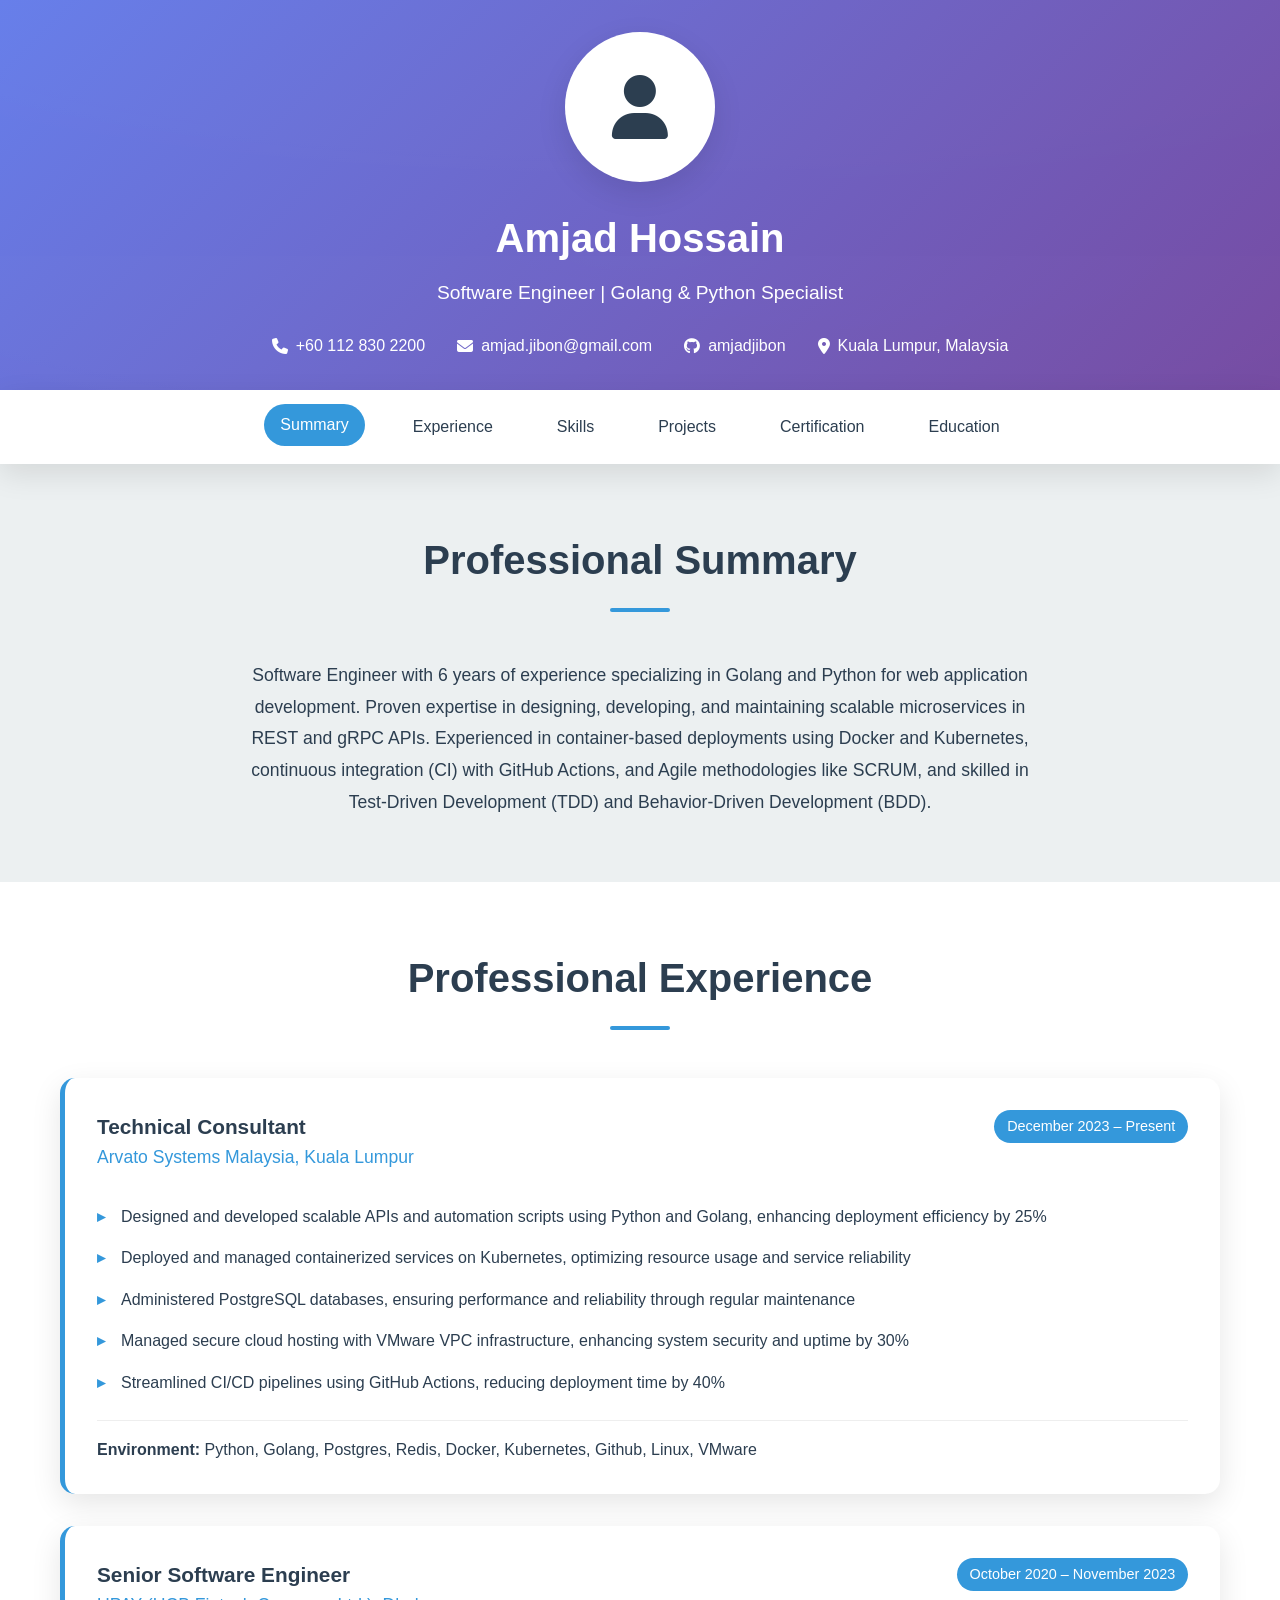
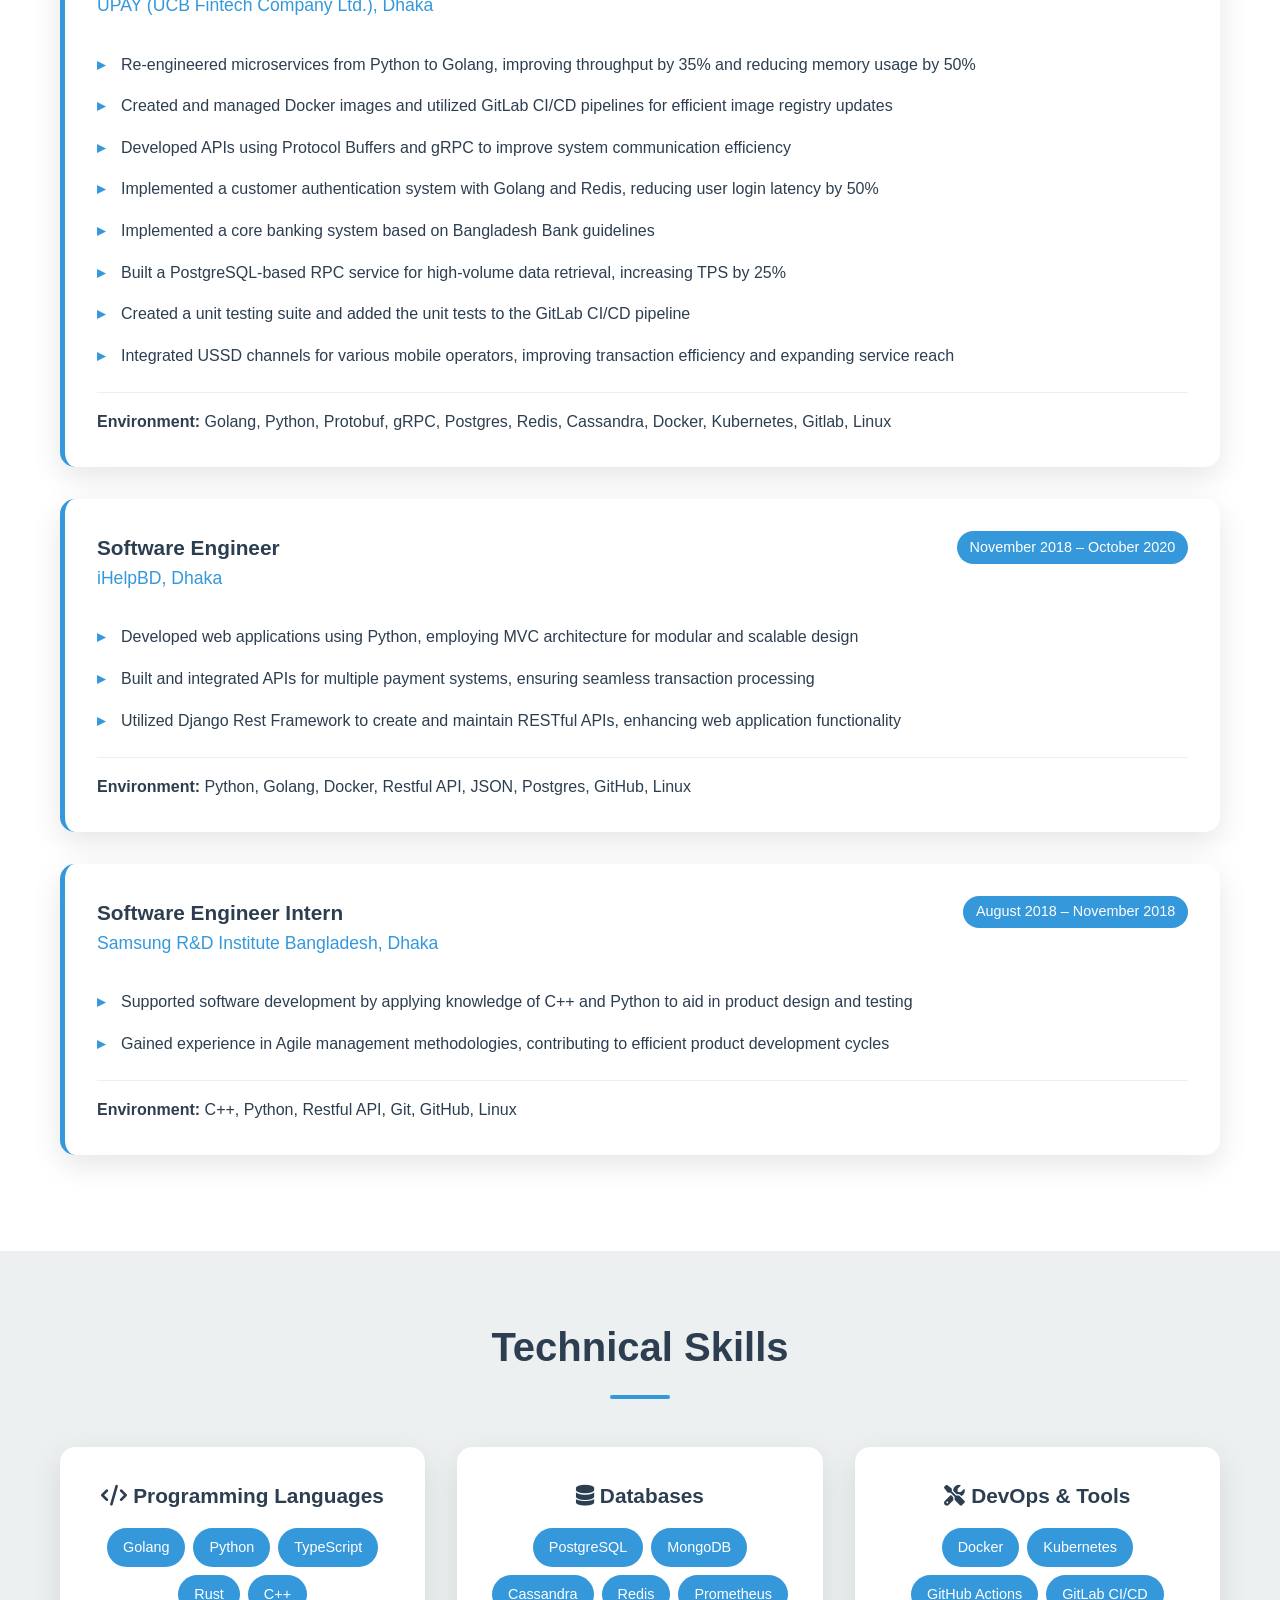
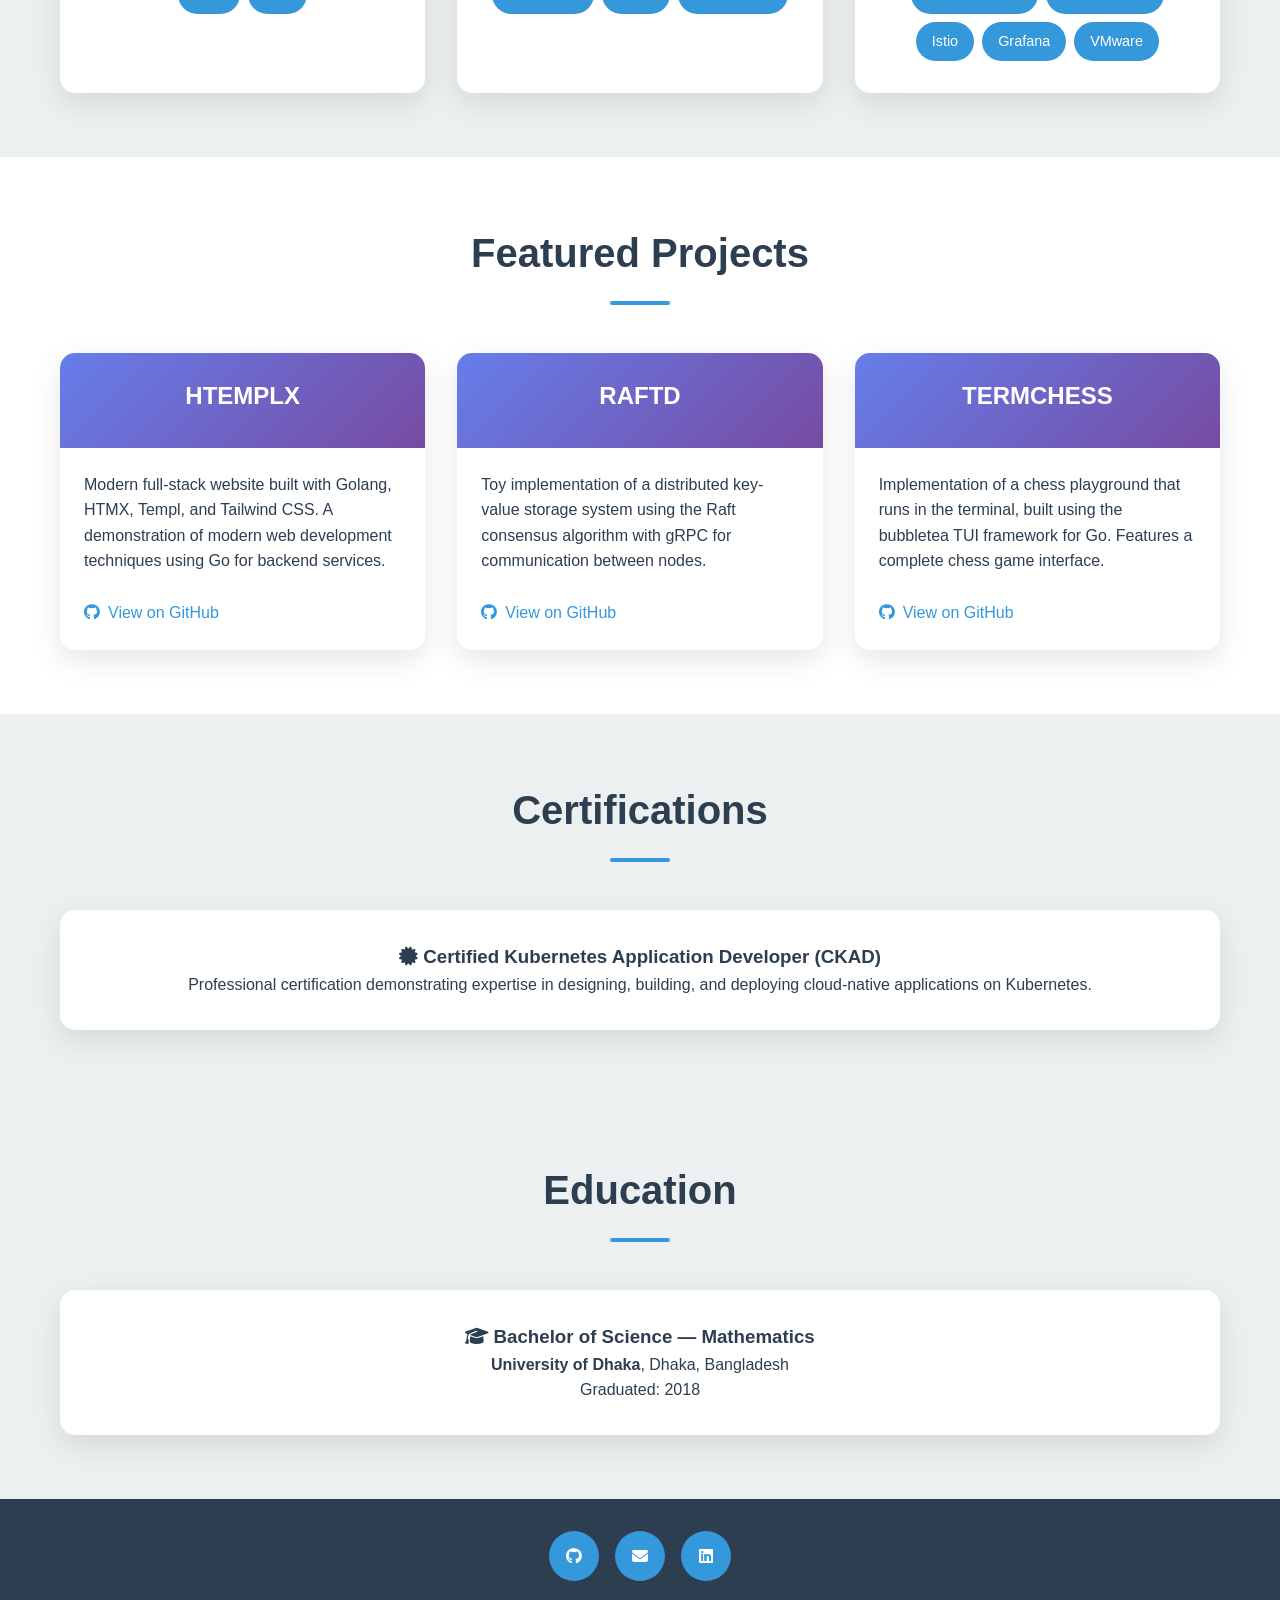
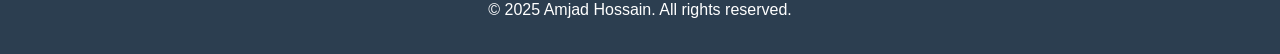
==== commit e0f97cdc: "Refactor codes" ====
--- a/index.html
+++ b/index.html
@@ -5,458 +5,7 @@
     <meta name="viewport" content="width=device-width, initial-scale=1.0">
     <title>Amjad Hossain - Software Engineer</title>
     <link href="https://cdnjs.cloudflare.com/ajax/libs/font-awesome/6.4.0/css/all.min.css" rel="stylesheet">
-    <style>
-        * {
-            margin: 0;
-            padding: 0;
-            box-sizing: border-box;
-        }
-
-        :root {
-            --primary-color: #2c3e50;
-            --secondary-color: #3498db;
-            --accent-color: #e74c3c;
-            --text-color: #2c3e50;
-            --light-bg: #ecf0f1;
-            --white: #ffffff;
-            --gradient: linear-gradient(135deg, #667eea 0%, #764ba2 100%);
-            --shadow: 0 10px 30px rgba(0, 0, 0, 0.1);
-            --transition: all 0.3s ease;
-        }
-
-        body {
-            font-family: 'Segoe UI', Tahoma, Geneva, Verdana, sans-serif;
-            line-height: 1.6;
-            color: var(--text-color);
-            overflow-x: hidden;
-        }
-
-        .container {
-            max-width: 1200px;
-            margin: 0 auto;
-            padding: 0 20px;
-        }
-
-        /* Header */
-        header {
-            background: var(--gradient);
-            color: var(--white);
-            padding: 2rem 0;
-            text-align: center;
-            position: relative;
-            overflow: hidden;
-        }
-
-        header::before {
-            content: '';
-            position: absolute;
-            top: 0;
-            left: 0;
-            right: 0;
-            bottom: 0;
-            background: url('data:image/svg+xml,<svg xmlns="http://www.w3.org/2000/svg" viewBox="0 0 100 20"><defs><radialGradient id="a" cx="50%" cy="0%" r="100%"><stop offset="0%" style="stop-color:rgba(255,255,255,0.1)"/><stop offset="100%" style="stop-color:rgba(255,255,255,0)"/></radialGradient></defs><rect width="100" height="20" fill="url(%23a)"/></svg>');
-            opacity: 0.1;
-        }
-
-        .hero-content {
-            position: relative;
-            z-index: 2;
-        }
-
-        .profile-img {
-            width: 150px;
-            height: 150px;
-            border-radius: 50%;
-            margin: 0 auto 1.5rem;
-            background: var(--white);
-            display: flex;
-            align-items: center;
-            justify-content: center;
-            font-size: 4rem;
-            color: var(--primary-color);
-            box-shadow: var(--shadow);
-            animation: float 6s ease-in-out infinite;
-        }
-
-        @keyframes float {
-            0%, 100% { transform: translateY(0px); }
-            50% { transform: translateY(-10px); }
-        }
-
-        h1 {
-            font-size: 2.5rem;
-            margin-bottom: 0.5rem;
-            animation: fadeInUp 1s ease;
-        }
-
-        .subtitle {
-            font-size: 1.2rem;
-            opacity: 0.9;
-            margin-bottom: 1rem;
-            animation: fadeInUp 1s ease 0.2s both;
-        }
-
-        .contact-info {
-            display: flex;
-            justify-content: center;
-            gap: 2rem;
-            flex-wrap: wrap;
-            margin-top: 1.5rem;
-            animation: fadeInUp 1s ease 0.4s both;
-        }
-
-        .contact-item {
-            display: flex;
-            align-items: center;
-            gap: 0.5rem;
-            color: var(--white);
-            text-decoration: none;
-            transition: var(--transition);
-        }
-
-        .contact-item:hover {
-            transform: translateY(-2px);
-            color: #f8f9fa;
-        }
-
-        /* Navigation */
-        nav {
-            background: var(--white);
-            padding: 1rem 0;
-            position: sticky;
-            top: 0;
-            z-index: 100;
-            box-shadow: var(--shadow);
-        }
-
-        .nav-container {
-            display: flex;
-            justify-content: center;
-            gap: 2rem;
-            flex-wrap: wrap;
-        }
-
-        .nav-link {
-            color: var(--text-color);
-            text-decoration: none;
-            padding: 0.5rem 1rem;
-            border-radius: 25px;
-            transition: var(--transition);
-            font-weight: 500;
-        }
-
-        .nav-link:hover, .nav-link.active {
-            background: var(--secondary-color);
-            color: var(--white);
-            transform: translateY(-2px);
-        }
-
-        /* Sections */
-        section {
-            padding: 4rem 0;
-            opacity: 0;
-            transform: translateY(30px);
-            transition: var(--transition);
-        }
-
-        section.visible {
-            opacity: 1;
-            transform: translateY(0);
-        }
-
-        .section-title {
-            text-align: center;
-            font-size: 2.5rem;
-            margin-bottom: 3rem;
-            color: var(--primary-color);
-            position: relative;
-        }
-
-        .section-title::after {
-            content: '';
-            display: block;
-            width: 60px;
-            height: 4px;
-            background: var(--secondary-color);
-            margin: 1rem auto;
-            border-radius: 2px;
-        }
-
-        /* Summary */
-        .summary {
-            background: var(--light-bg);
-        }
-
-        .summary-content {
-            max-width: 800px;
-            margin: 0 auto;
-            text-align: center;
-            font-size: 1.1rem;
-            line-height: 1.8;
-        }
-
-        /* Experience */
-        .experience-item {
-            background: var(--white);
-            padding: 2rem;
-            margin-bottom: 2rem;
-            border-radius: 15px;
-            box-shadow: var(--shadow);
-            transition: var(--transition);
-            border-left: 5px solid var(--secondary-color);
-        }
-
-        .experience-item:hover {
-            transform: translateY(-5px);
-            box-shadow: 0 20px 40px rgba(0, 0, 0, 0.15);
-        }
-
-        .job-header {
-            display: flex;
-            justify-content: space-between;
-            align-items: flex-start;
-            margin-bottom: 1rem;
-            flex-wrap: wrap;
-            gap: 1rem;
-        }
-
-        .job-title {
-            font-size: 1.3rem;
-            color: var(--primary-color);
-            font-weight: bold;
-        }
-
-        .company {
-            font-size: 1.1rem;
-            color: var(--secondary-color);
-            margin-bottom: 0.5rem;
-        }
-
-        .duration {
-            background: var(--secondary-color);
-            color: var(--white);
-            padding: 0.3rem 0.8rem;
-            border-radius: 20px;
-            font-size: 0.9rem;
-            white-space: nowrap;
-        }
-
-        .achievements {
-            list-style: none;
-            margin-top: 1rem;
-        }
-
-        .achievements li {
-            padding: 0.5rem 0;
-            position: relative;
-            padding-left: 1.5rem;
-        }
-
-        .achievements li::before {
-            content: '▸';
-            position: absolute;
-            left: 0;
-            color: var(--secondary-color);
-            font-weight: bold;
-        }
-
-        .tech-stack {
-            margin-top: 1rem;
-            padding-top: 1rem;
-            border-top: 1px solid #eee;
-        }
-
-        .tech-stack strong {
-            color: var(--primary-color);
-        }
-
-        /* Skills */
-        .skills {
-            background: var(--light-bg);
-        }
-
-        .skills-grid {
-            display: grid;
-            grid-template-columns: repeat(auto-fit, minmax(300px, 1fr));
-            gap: 2rem;
-        }
-
-        .skill-category {
-            background: var(--white);
-            padding: 2rem;
-            border-radius: 15px;
-            box-shadow: var(--shadow);
-            text-align: center;
-            transition: var(--transition);
-        }
-
-        .skill-category:hover {
-            transform: translateY(-5px);
-        }
-
-        .skill-category h3 {
-            color: var(--primary-color);
-            margin-bottom: 1rem;
-            font-size: 1.3rem;
-        }
-
-        .skill-tags {
-            display: flex;
-            flex-wrap: wrap;
-            gap: 0.5rem;
-            justify-content: center;
-        }
-
-        .skill-tag {
-            background: var(--secondary-color);
-            color: var(--white);
-            padding: 0.5rem 1rem;
-            border-radius: 25px;
-            font-size: 0.9rem;
-            transition: var(--transition);
-        }
-
-        .skill-tag:hover {
-            background: var(--primary-color);
-            transform: scale(1.05);
-        }
-
-        /* Projects */
-        .projects-grid {
-            display: grid;
-            grid-template-columns: repeat(auto-fit, minmax(350px, 1fr));
-            gap: 2rem;
-        }
-
-        .project-card {
-            background: var(--white);
-            border-radius: 15px;
-            overflow: hidden;
-            box-shadow: var(--shadow);
-            transition: var(--transition);
-        }
-
-        .project-card:hover {
-            transform: translateY(-10px);
-            box-shadow: 0 20px 40px rgba(0, 0, 0, 0.15);
-        }
-
-        .project-header {
-            background: var(--gradient);
-            color: var(--white);
-            padding: 1.5rem;
-            text-align: center;
-        }
-
-        .project-title {
-            font-size: 1.5rem;
-            margin-bottom: 0.5rem;
-        }
-
-        .project-content {
-            padding: 1.5rem;
-        }
-
-        .project-link {
-            display: inline-flex;
-            align-items: center;
-            gap: 0.5rem;
-            color: var(--secondary-color);
-            text-decoration: none;
-            font-weight: 500;
-            transition: var(--transition);
-        }
-
-        .project-link:hover {
-            color: var(--primary-color);
-        }
-
-        /* Education & Certification */
-        .education, .certification {
-            background: var(--light-bg);
-        }
-
-        .education-item, .cert-item {
-            background: var(--white);
-            padding: 2rem;
-            border-radius: 15px;
-            box-shadow: var(--shadow);
-            text-align: center;
-            transition: var(--transition);
-        }
-
-        .education-item:hover, .cert-item:hover {
-            transform: translateY(-5px);
-        }
-
-        /* Footer */
-        footer {
-            background: var(--primary-color);
-            color: var(--white);
-            text-align: center;
-            padding: 2rem 0;
-        }
-
-        .social-links {
-            display: flex;
-            justify-content: center;
-            gap: 1rem;
-            margin-bottom: 1rem;
-        }
-
-        .social-link {
-            display: inline-flex;
-            align-items: center;
-            justify-content: center;
-            width: 50px;
-            height: 50px;
-            background: var(--secondary-color);
-            color: var(--white);
-            border-radius: 50%;
-            text-decoration: none;
-            transition: var(--transition);
-        }
-
-        .social-link:hover {
-            background: var(--white);
-            color: var(--secondary-color);
-            transform: translateY(-3px);
-        }
-
-        /* Animations */
-        @keyframes fadeInUp {
-            from {
-                opacity: 0;
-                transform: translateY(30px);
-            }
-            to {
-                opacity: 1;
-                transform: translateY(0);
-            }
-        }
-
-        /* Responsive */
-        @media (max-width: 768px) {
-            h1 { font-size: 2rem; }
-            .contact-info { gap: 1rem; }
-            .nav-container { gap: 1rem; }
-            .job-header { flex-direction: column; align-items: flex-start; }
-            .projects-grid { grid-template-columns: 1fr; }
-            .skills-grid { grid-template-columns: 1fr; }
-        }
-
-        /* Scroll indicator */
-        .scroll-indicator {
-            position: fixed;
-            top: 0;
-            left: 0;
-            width: 0%;
-            height: 4px;
-            background: var(--secondary-color);
-            z-index: 1000;
-            transition: width 0.1s;
-        }
-    </style>
+    <link rel="stylesheet" href="styles.css">
 </head>
 <body>
     <div class="scroll-indicator" id="scrollIndicator"></div>
@@ -498,8 +47,8 @@
                 <a href="#experience" class="nav-link">Experience</a>
                 <a href="#skills" class="nav-link">Skills</a>
                 <a href="#projects" class="nav-link">Projects</a>
+                <a href="#certification" class="nav-link">Certification</a>
                 <a href="#education" class="nav-link">Education</a>
-                <a href="#certification" class="nav-link">Certification</a>
             </div>
         </div>
     </nav>
@@ -716,7 +265,7 @@
                 <a href="mailto:amjad.jibon@gmail.com" class="social-link">
                     <i class="fas fa-envelope"></i>
                 </a>
-                <a href="https://linkedin.com/in/amjadjibon" target="_blank" class="social-link">
+                <a href="https://linkedin.com/in/amjad-hossaain" target="_blank" class="social-link">
                     <i class="fab fa-linkedin"></i>
                 </a>
             </div>
@@ -724,80 +273,6 @@
         </div>
     </footer>
 
-    <script>
-        document.addEventListener('DOMContentLoaded', function() {
-            // Smooth scrolling for navigation links
-            const navLinks = document.querySelectorAll('.nav-link');
-            navLinks.forEach(link => {
-                link.addEventListener('click', function(e) {
-                    e.preventDefault();
-                    const targetId = this.getAttribute('href');
-                    const targetSection = document.querySelector(targetId);
-                    if (targetSection) {
-                        targetSection.scrollIntoView({
-                            behavior: 'smooth',
-                            block: 'start'
-                        });
-                    }
-                });
-            });
-
-            // Active navigation highlighting
-            const sections = document.querySelectorAll('section');
-            const observer = new IntersectionObserver((entries) => {
-                entries.forEach(entry => {
-                    if (entry.isIntersecting) {
-                        // Remove active class from all nav links
-                        navLinks.forEach(link => link.classList.remove('active'));
-                        
-                        // Add active class to current section's nav link
-                        const activeLink = document.querySelector(`a[href="#${entry.target.id}"]`);
-                        if (activeLink) {
-                            activeLink.classList.add('active');
-                        }
-                        
-                        // Add visible class to section for animation
-                        entry.target.classList.add('visible');
-                    }
-                });
-            }, {
-                threshold: 0.3
-            });
-
-            sections.forEach(section => {
-                observer.observe(section);
-            });
-
-            // Scroll progress indicator
-            const scrollIndicator = document.getElementById('scrollIndicator');
-            window.addEventListener('scroll', () => {
-                const scrollTop = window.pageYOffset;
-                const docHeight = document.body.scrollHeight - window.innerHeight;
-                const scrollPercent = (scrollTop / docHeight) * 100;
-                scrollIndicator.style.width = scrollPercent + '%';
-            });
-
-            // Add some interactive animations
-            const skillTags = document.querySelectorAll('.skill-tag');
-            skillTags.forEach(tag => {
-                tag.addEventListener('mouseenter', function() {
-                    this.style.transform = 'scale(1.1) rotate(2deg)';
-                });
-                tag.addEventListener('mouseleave', function() {
-                    this.style.transform = 'scale(1) rotate(0deg)';
-                });
-            });
-
-            // Parallax effect for header
-            window.addEventListener('scroll', () => {
-                const scrolled = window.pageYOffset;
-                const rate = scrolled * -0.5;
-                const header = document.querySelector('header');
-                if (header) {
-                    header.style.transform = `translateY(${rate}px)`;
-                }
-            });
-        });
-    </script>
+    <script src="script.js"></script>
 </body>
 </html>
--- a/styles.css
+++ b/styles.css
@@ -0,0 +1,450 @@
+* {
+    margin: 0;
+    padding: 0;
+    box-sizing: border-box;
+}
+
+:root {
+    --primary-color: #2c3e50;
+    --secondary-color: #3498db;
+    --accent-color: #e74c3c;
+    --text-color: #2c3e50;
+    --light-bg: #ecf0f1;
+    --white: #ffffff;
+    --gradient: linear-gradient(135deg, #667eea 0%, #764ba2 100%);
+    --shadow: 0 10px 30px rgba(0, 0, 0, 0.1);
+    --transition: all 0.3s ease;
+}
+
+body {
+    font-family: 'Segoe UI', Tahoma, Geneva, Verdana, sans-serif;
+    line-height: 1.6;
+    color: var(--text-color);
+    overflow-x: hidden;
+}
+
+.container {
+    max-width: 1200px;
+    margin: 0 auto;
+    padding: 0 20px;
+}
+
+/* Header */
+header {
+    background: var(--gradient);
+    color: var(--white);
+    padding: 2rem 0;
+    text-align: center;
+    position: relative;
+    overflow: hidden;
+}
+
+header::before {
+    content: '';
+    position: absolute;
+    top: 0;
+    left: 0;
+    right: 0;
+    bottom: 0;
+    background: url('data:image/svg+xml,<svg xmlns="http://www.w3.org/2000/svg" viewBox="0 0 100 20"><defs><radialGradient id="a" cx="50%" cy="0%" r="100%"><stop offset="0%" style="stop-color:rgba(255,255,255,0.1)"/><stop offset="100%" style="stop-color:rgba(255,255,255,0)"/></radialGradient></defs><rect width="100" height="20" fill="url(%23a)"/></svg>');
+    opacity: 0.1;
+}
+
+.hero-content {
+    position: relative;
+    z-index: 2;
+}
+
+.profile-img {
+    width: 150px;
+    height: 150px;
+    border-radius: 50%;
+    margin: 0 auto 1.5rem;
+    background: var(--white);
+    display: flex;
+    align-items: center;
+    justify-content: center;
+    font-size: 4rem;
+    color: var(--primary-color);
+    box-shadow: var(--shadow);
+    animation: float 6s ease-in-out infinite;
+}
+
+@keyframes float {
+    0%, 100% { transform: translateY(0px); }
+    50% { transform: translateY(-10px); }
+}
+
+h1 {
+    font-size: 2.5rem;
+    margin-bottom: 0.5rem;
+    animation: fadeInUp 1s ease;
+}
+
+.subtitle {
+    font-size: 1.2rem;
+    opacity: 0.9;
+    margin-bottom: 1rem;
+    animation: fadeInUp 1s ease 0.2s both;
+}
+
+.contact-info {
+    display: flex;
+    justify-content: center;
+    gap: 2rem;
+    flex-wrap: wrap;
+    margin-top: 1.5rem;
+    animation: fadeInUp 1s ease 0.4s both;
+}
+
+.contact-item {
+    display: flex;
+    align-items: center;
+    gap: 0.5rem;
+    color: var(--white);
+    text-decoration: none;
+    transition: var(--transition);
+}
+
+.contact-item:hover {
+    transform: translateY(-2px);
+    color: #f8f9fa;
+}
+
+/* Navigation */
+nav {
+    background: var(--white);
+    padding: 1rem 0;
+    position: sticky;
+    top: 0;
+    z-index: 100;
+    box-shadow: var(--shadow);
+}
+
+.nav-container {
+    display: flex;
+    justify-content: center;
+    gap: 2rem;
+    flex-wrap: wrap;
+}
+
+.nav-link {
+    color: var(--text-color);
+    text-decoration: none;
+    padding: 0.5rem 1rem;
+    border-radius: 25px;
+    transition: var(--transition);
+    font-weight: 500;
+}
+
+.nav-link:hover, .nav-link.active {
+    background: var(--secondary-color);
+    color: var(--white);
+    transform: translateY(-2px);
+}
+
+/* Sections */
+section {
+    padding: 4rem 0;
+    opacity: 0;
+    transform: translateY(30px);
+    transition: var(--transition);
+}
+
+section.visible {
+    opacity: 1;
+    transform: translateY(0);
+}
+
+.section-title {
+    text-align: center;
+    font-size: 2.5rem;
+    margin-bottom: 3rem;
+    color: var(--primary-color);
+    position: relative;
+}
+
+.section-title::after {
+    content: '';
+    display: block;
+    width: 60px;
+    height: 4px;
+    background: var(--secondary-color);
+    margin: 1rem auto;
+    border-radius: 2px;
+}
+
+/* Summary */
+.summary {
+    background: var(--light-bg);
+}
+
+.summary-content {
+    max-width: 800px;
+    margin: 0 auto;
+    text-align: center;
+    font-size: 1.1rem;
+    line-height: 1.8;
+}
+
+/* Experience */
+.experience-item {
+    background: var(--white);
+    padding: 2rem;
+    margin-bottom: 2rem;
+    border-radius: 15px;
+    box-shadow: var(--shadow);
+    transition: var(--transition);
+    border-left: 5px solid var(--secondary-color);
+}
+
+.experience-item:hover {
+    transform: translateY(-5px);
+    box-shadow: 0 20px 40px rgba(0, 0, 0, 0.15);
+}
+
+.job-header {
+    display: flex;
+    justify-content: space-between;
+    align-items: flex-start;
+    margin-bottom: 1rem;
+    flex-wrap: wrap;
+    gap: 1rem;
+}
+
+.job-title {
+    font-size: 1.3rem;
+    color: var(--primary-color);
+    font-weight: bold;
+}
+
+.company {
+    font-size: 1.1rem;
+    color: var(--secondary-color);
+    margin-bottom: 0.5rem;
+}
+
+.duration {
+    background: var(--secondary-color);
+    color: var(--white);
+    padding: 0.3rem 0.8rem;
+    border-radius: 20px;
+    font-size: 0.9rem;
+    white-space: nowrap;
+}
+
+.achievements {
+    list-style: none;
+    margin-top: 1rem;
+}
+
+.achievements li {
+    padding: 0.5rem 0;
+    position: relative;
+    padding-left: 1.5rem;
+}
+
+.achievements li::before {
+    content: '▸';
+    position: absolute;
+    left: 0;
+    color: var(--secondary-color);
+    font-weight: bold;
+}
+
+.tech-stack {
+    margin-top: 1rem;
+    padding-top: 1rem;
+    border-top: 1px solid #eee;
+}
+
+.tech-stack strong {
+    color: var(--primary-color);
+}
+
+/* Skills */
+.skills {
+    background: var(--light-bg);
+}
+
+.skills-grid {
+    display: grid;
+    grid-template-columns: repeat(auto-fit, minmax(300px, 1fr));
+    gap: 2rem;
+}
+
+.skill-category {
+    background: var(--white);
+    padding: 2rem;
+    border-radius: 15px;
+    box-shadow: var(--shadow);
+    text-align: center;
+    transition: var(--transition);
+}
+
+.skill-category:hover {
+    transform: translateY(-5px);
+}
+
+.skill-category h3 {
+    color: var(--primary-color);
+    margin-bottom: 1rem;
+    font-size: 1.3rem;
+}
+
+.skill-tags {
+    display: flex;
+    flex-wrap: wrap;
+    gap: 0.5rem;
+    justify-content: center;
+}
+
+.skill-tag {
+    background: var(--secondary-color);
+    color: var(--white);
+    padding: 0.5rem 1rem;
+    border-radius: 25px;
+    font-size: 0.9rem;
+    transition: var(--transition);
+}
+
+.skill-tag:hover {
+    background: var(--primary-color);
+    transform: scale(1.05);
+}
+
+/* Projects */
+.projects-grid {
+    display: grid;
+    grid-template-columns: repeat(auto-fit, minmax(350px, 1fr));
+    gap: 2rem;
+}
+
+.project-card {
+    background: var(--white);
+    border-radius: 15px;
+    overflow: hidden;
+    box-shadow: var(--shadow);
+    transition: var(--transition);
+}
+
+.project-card:hover {
+    transform: translateY(-10px);
+    box-shadow: 0 20px 40px rgba(0, 0, 0, 0.15);
+}
+
+.project-header {
+    background: var(--gradient);
+    color: var(--white);
+    padding: 1.5rem;
+    text-align: center;
+}
+
+.project-title {
+    font-size: 1.5rem;
+    margin-bottom: 0.5rem;
+}
+
+.project-content {
+    padding: 1.5rem;
+}
+
+.project-link {
+    display: inline-flex;
+    align-items: center;
+    gap: 0.5rem;
+    color: var(--secondary-color);
+    text-decoration: none;
+    font-weight: 500;
+    transition: var(--transition);
+}
+
+.project-link:hover {
+    color: var(--primary-color);
+}
+
+/* Education & Certification */
+.education, .certification {
+    background: var(--light-bg);
+}
+
+.education-item, .cert-item {
+    background: var(--white);
+    padding: 2rem;
+    border-radius: 15px;
+    box-shadow: var(--shadow);
+    text-align: center;
+    transition: var(--transition);
+}
+
+.education-item:hover, .cert-item:hover {
+    transform: translateY(-5px);
+}
+
+/* Footer */
+footer {
+    background: var(--primary-color);
+    color: var(--white);
+    text-align: center;
+    padding: 2rem 0;
+}
+
+.social-links {
+    display: flex;
+    justify-content: center;
+    gap: 1rem;
+    margin-bottom: 1rem;
+}
+
+.social-link {
+    display: inline-flex;
+    align-items: center;
+    justify-content: center;
+    width: 50px;
+    height: 50px;
+    background: var(--secondary-color);
+    color: var(--white);
+    border-radius: 50%;
+    text-decoration: none;
+    transition: var(--transition);
+}
+
+.social-link:hover {
+    background: var(--white);
+    color: var(--secondary-color);
+    transform: translateY(-3px);
+}
+
+/* Animations */
+@keyframes fadeInUp {
+    from {
+        opacity: 0;
+        transform: translateY(30px);
+    }
+    to {
+        opacity: 1;
+        transform: translateY(0);
+    }
+}
+
+/* Responsive */
+@media (max-width: 768px) {
+    h1 { font-size: 2rem; }
+    .contact-info { gap: 1rem; }
+    .nav-container { gap: 1rem; }
+    .job-header { flex-direction: column; align-items: flex-start; }
+    .projects-grid { grid-template-columns: 1fr; }
+    .skills-grid { grid-template-columns: 1fr; }
+}
+
+/* Scroll indicator */
+.scroll-indicator {
+    position: fixed;
+    top: 0;
+    left: 0;
+    width: 0%;
+    height: 4px;
+    background: var(--secondary-color);
+    z-index: 1000;
+    transition: width 0.1s;
+} 
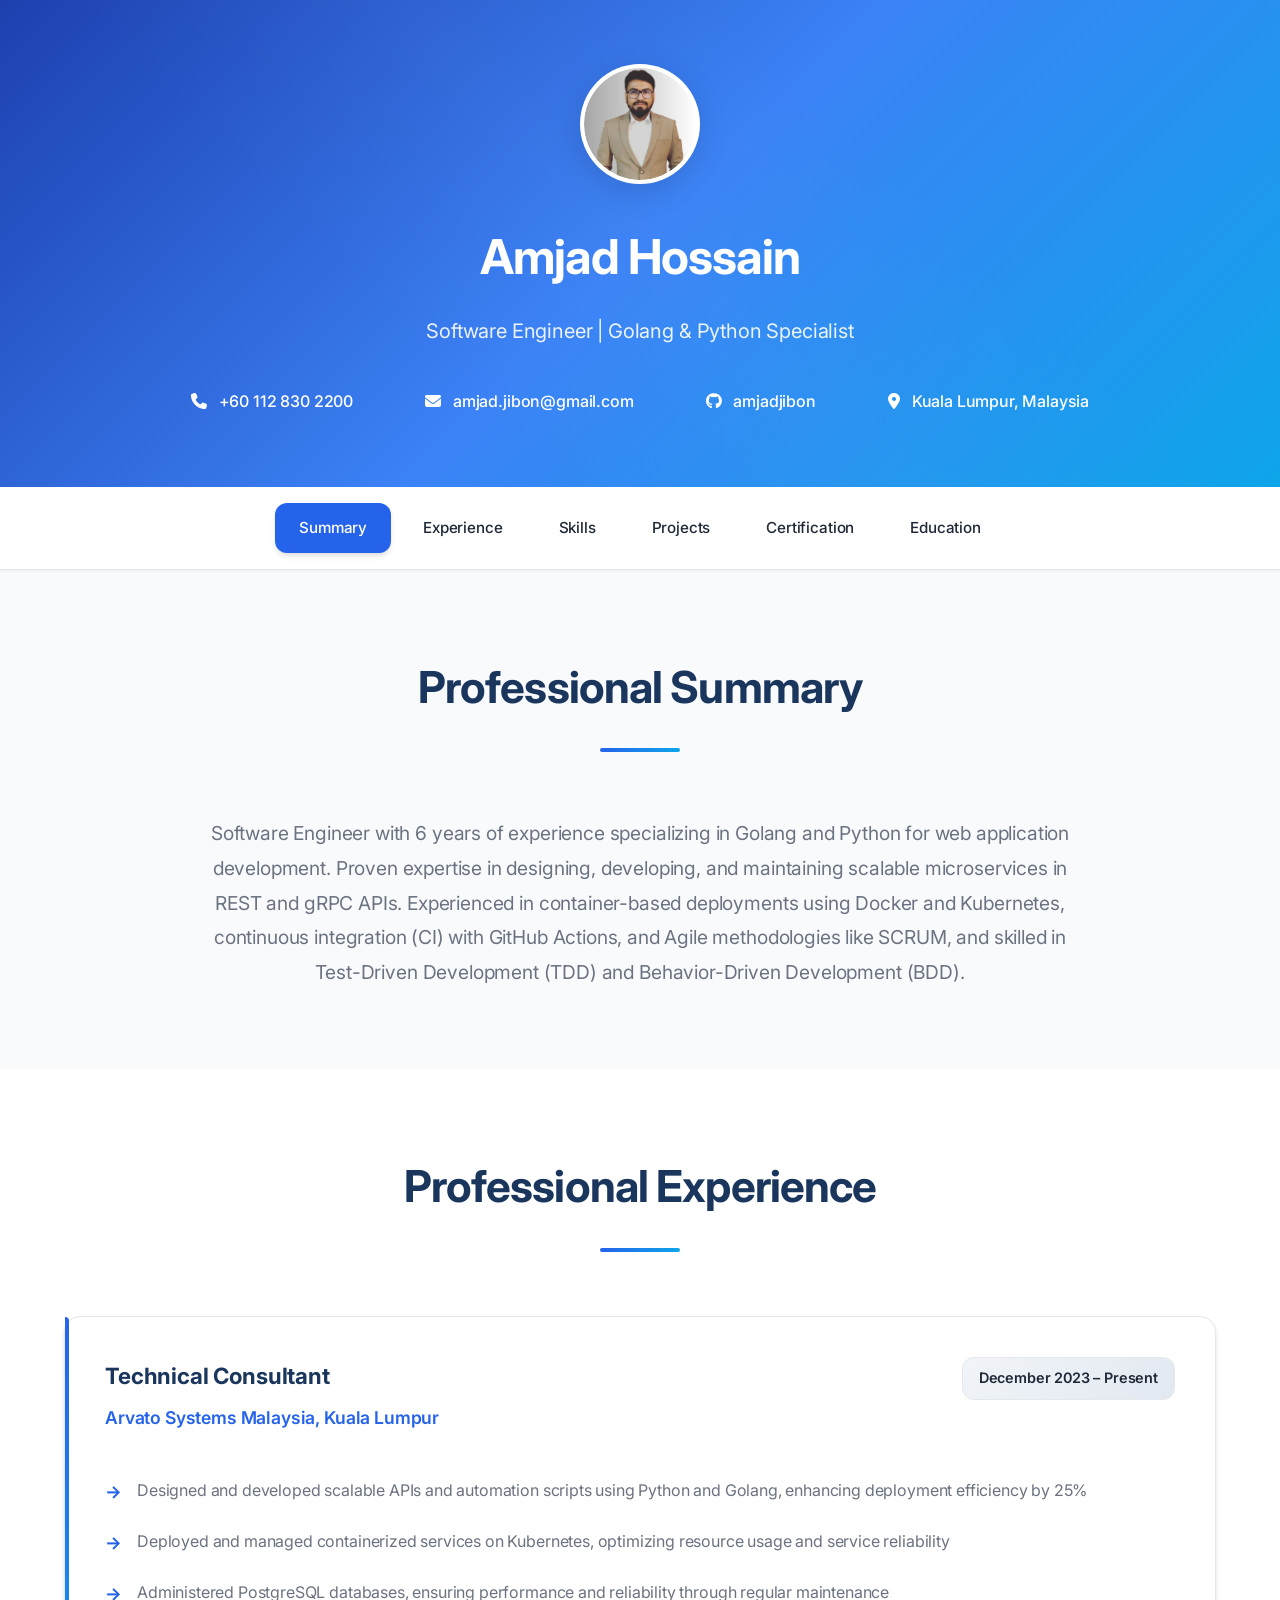
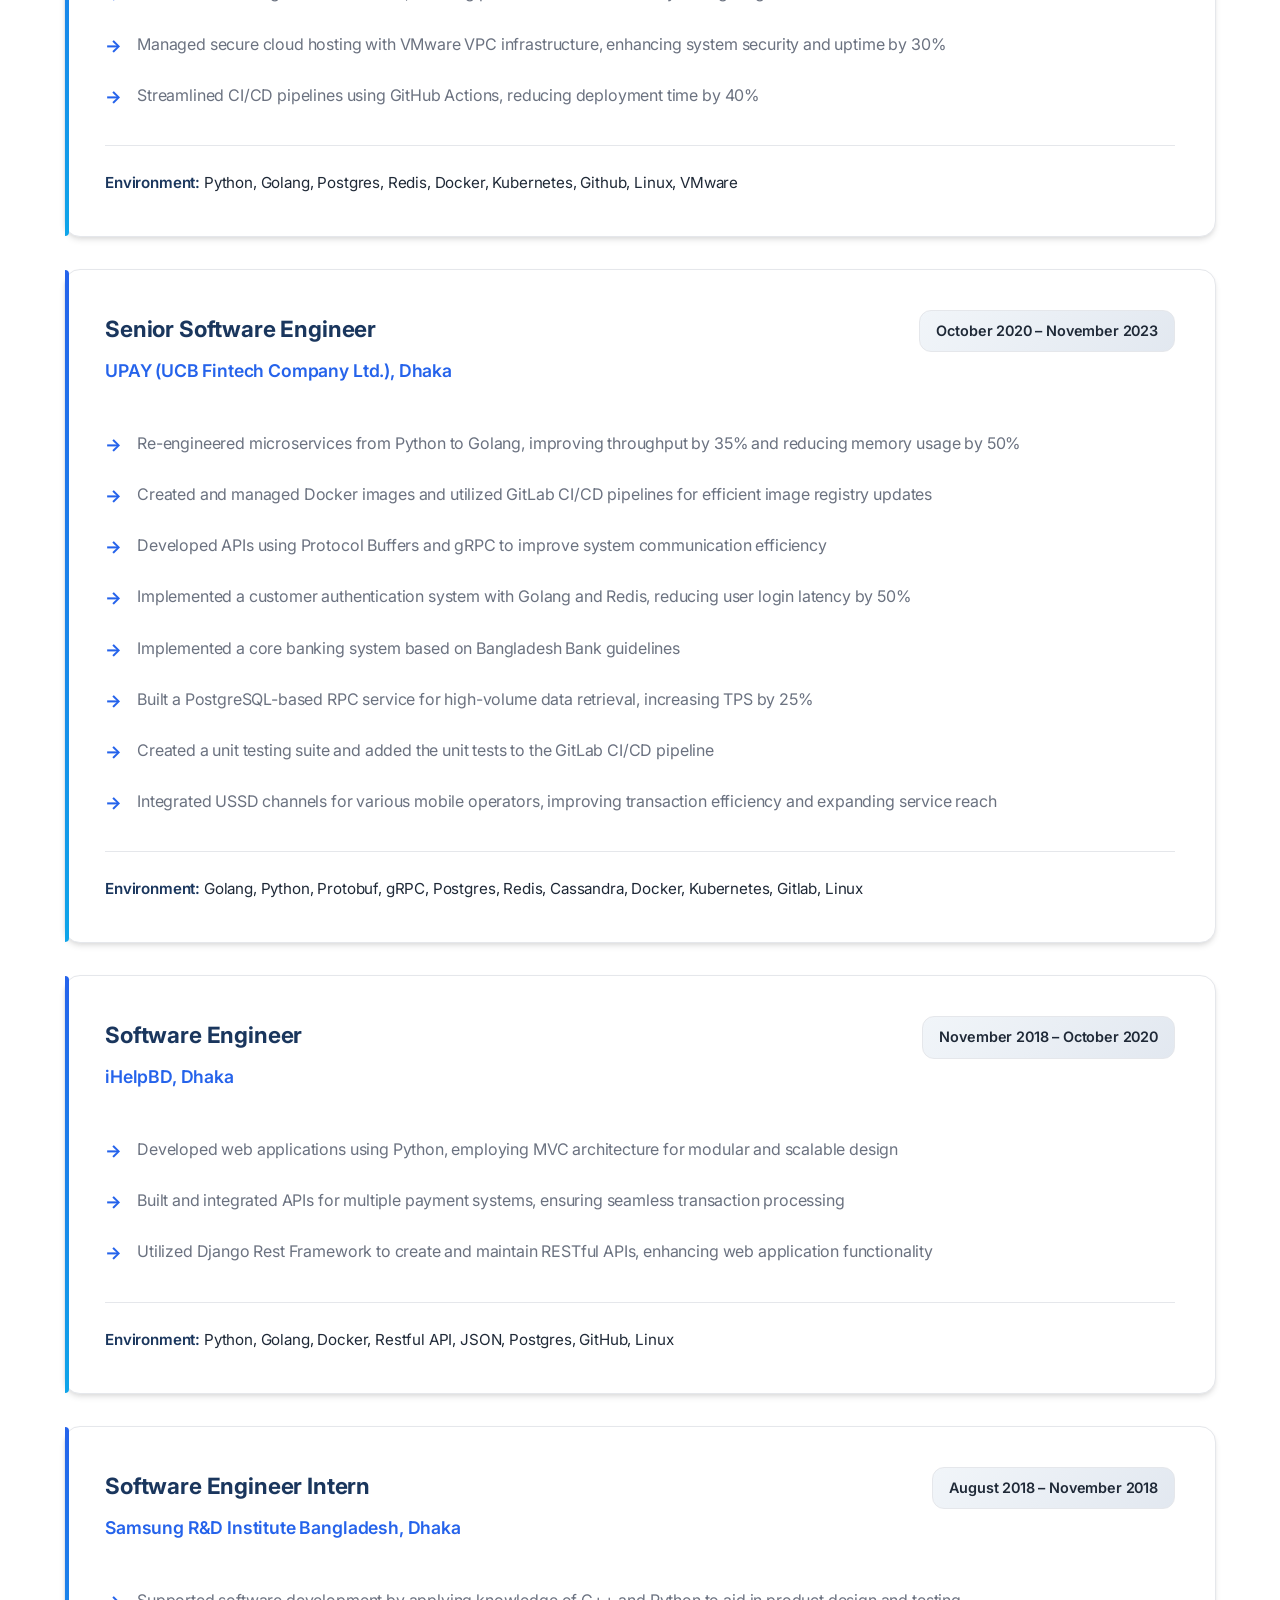
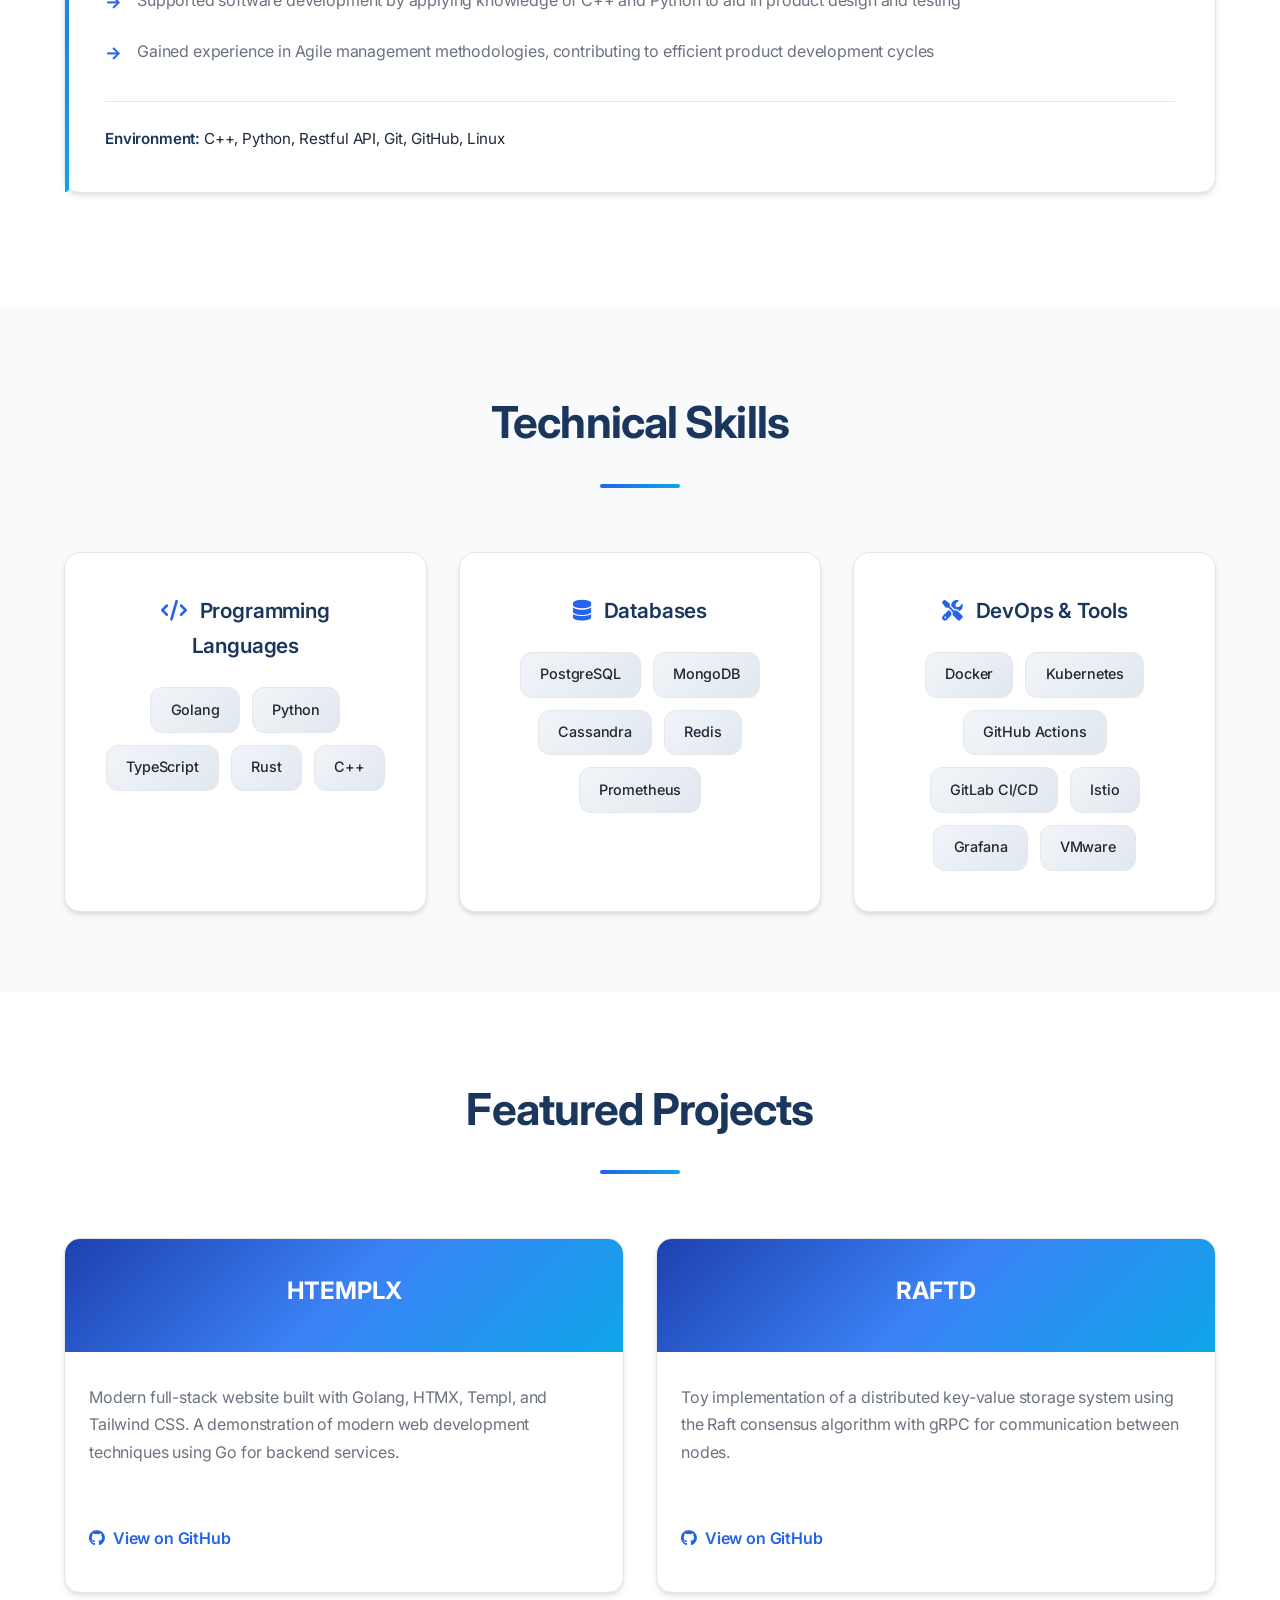
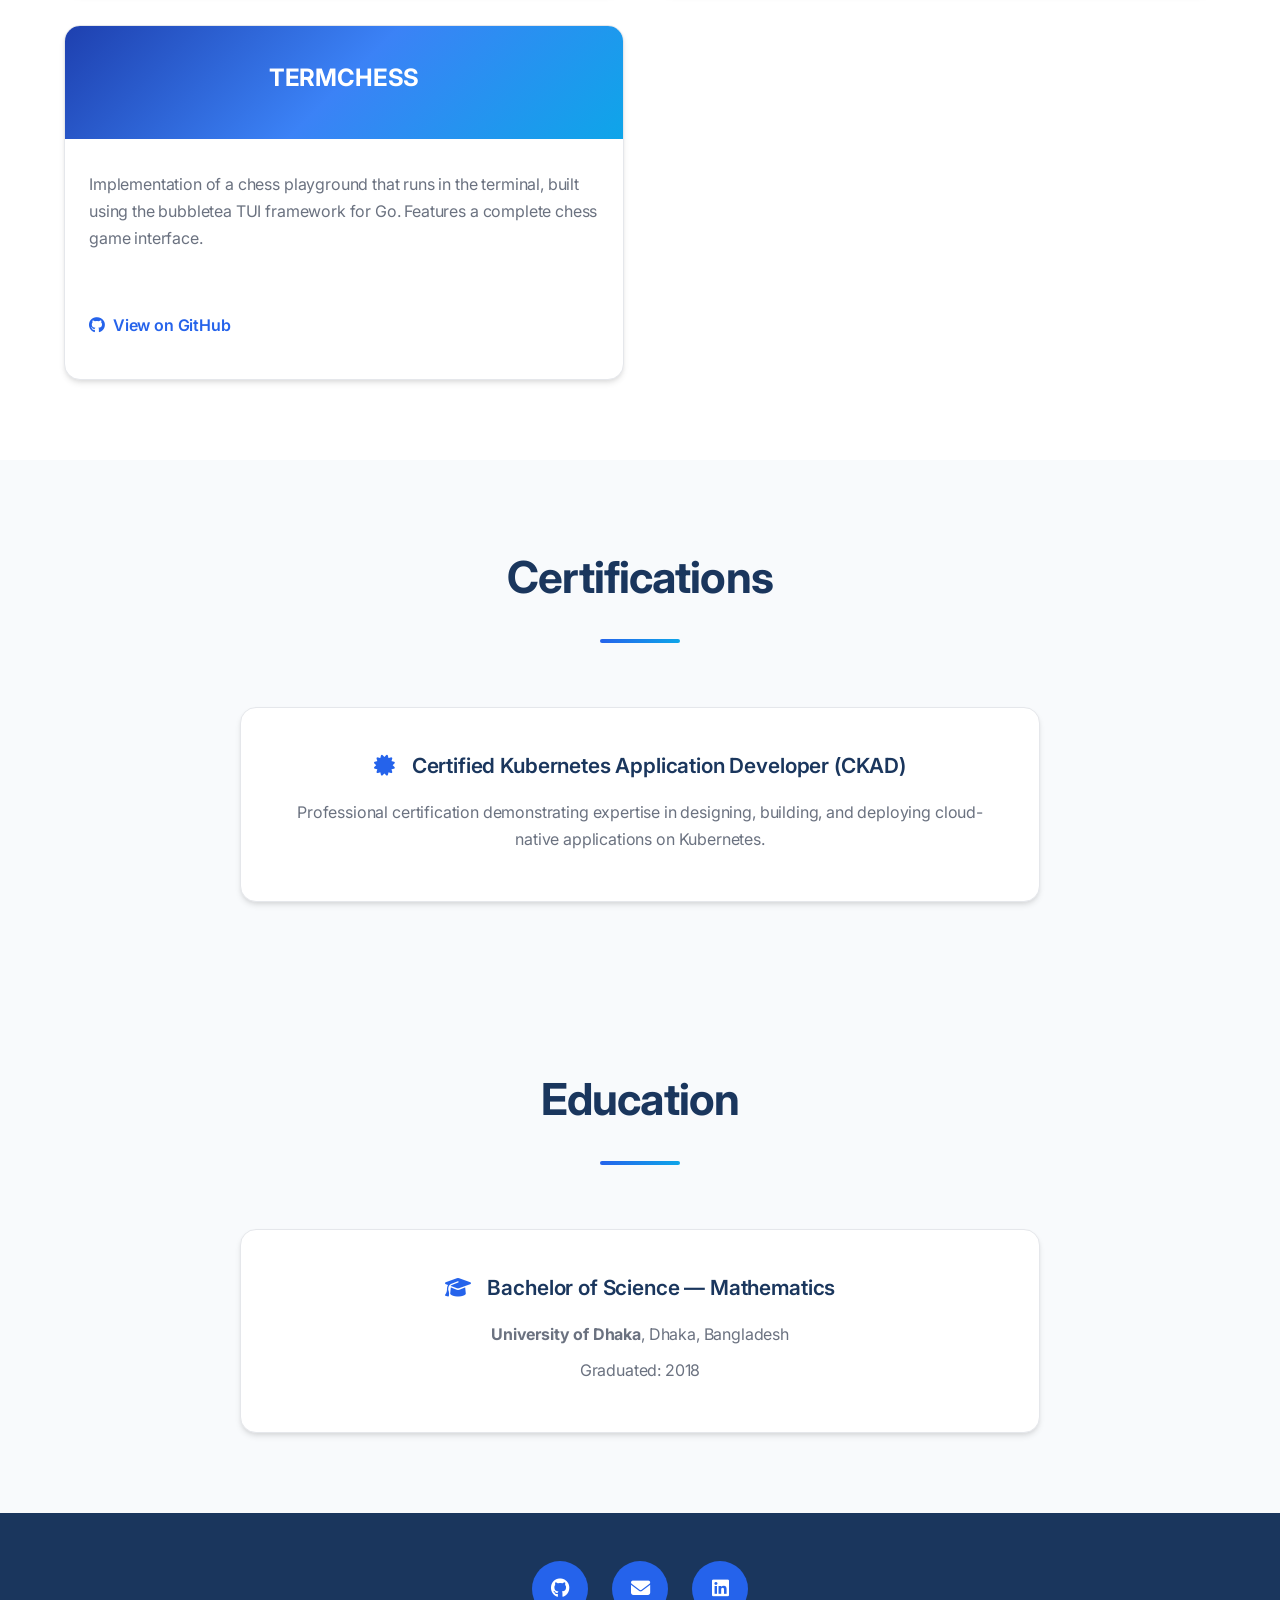
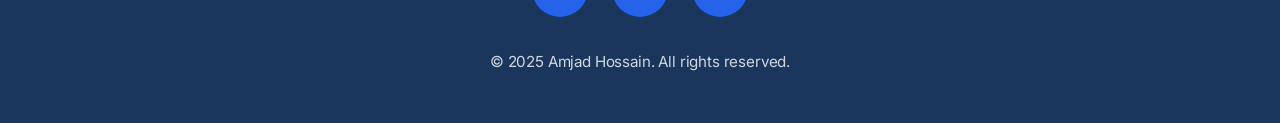
==== commit 4742ec48: "refactor profile" ====
--- a/index.html
+++ b/index.html
@@ -4,6 +4,9 @@
     <meta charset="UTF-8">
     <meta name="viewport" content="width=device-width, initial-scale=1.0">
     <title>Amjad Hossain - Software Engineer</title>
+    <link rel="preconnect" href="https://fonts.googleapis.com">
+    <link rel="preconnect" href="https://fonts.gstatic.com" crossorigin>
+    <link href="https://fonts.googleapis.com/css2?family=Inter:wght@400;500;600;700&display=swap" rel="stylesheet">
     <link href="https://cdnjs.cloudflare.com/ajax/libs/font-awesome/6.4.0/css/all.min.css" rel="stylesheet">
     <link rel="stylesheet" href="styles.css">
 </head>
@@ -14,7 +17,7 @@
         <div class="container">
             <div class="hero-content">
                 <div class="profile-img">
-                    <i class="fas fa-user"></i>
+                    <img src="assets/dp.jpg" alt="Amjad Hossain" />
                 </div>
                 <h1>Amjad Hossain</h1>
                 <p class="subtitle">Software Engineer | Golang & Python Specialist</p>
--- a/styles.css
+++ b/styles.css
@@ -5,35 +5,45 @@
 }
 
 :root {
-    --primary-color: #2c3e50;
-    --secondary-color: #3498db;
-    --accent-color: #e74c3c;
-    --text-color: #2c3e50;
-    --light-bg: #ecf0f1;
+    --primary-color: #1a365d;
+    --secondary-color: #2563eb;
+    --accent-color: #0ea5e9;
+    --text-color: #1f2937;
+    --text-light: #6b7280;
+    --light-bg: #f8fafc;
     --white: #ffffff;
-    --gradient: linear-gradient(135deg, #667eea 0%, #764ba2 100%);
-    --shadow: 0 10px 30px rgba(0, 0, 0, 0.1);
-    --transition: all 0.3s ease;
+    --border-color: #e5e7eb;
+    --gradient: linear-gradient(135deg, #1e40af 0%, #3b82f6 50%, #0ea5e9 100%);
+    --gradient-muted: linear-gradient(135deg, #f1f5f9 0%, #e2e8f0 100%);
+    --shadow-sm: 0 1px 2px 0 rgba(0, 0, 0, 0.05);
+    --shadow: 0 4px 6px -1px rgba(0, 0, 0, 0.1), 0 2px 4px -1px rgba(0, 0, 0, 0.06);
+    --shadow-lg: 0 10px 15px -3px rgba(0, 0, 0, 0.1), 0 4px 6px -2px rgba(0, 0, 0, 0.05);
+    --shadow-xl: 0 20px 25px -5px rgba(0, 0, 0, 0.1), 0 10px 10px -5px rgba(0, 0, 0, 0.04);
+    --transition: all 0.3s cubic-bezier(0.4, 0, 0.2, 1);
+    --border-radius: 12px;
+    --border-radius-lg: 16px;
 }
 
 body {
-    font-family: 'Segoe UI', Tahoma, Geneva, Verdana, sans-serif;
-    line-height: 1.6;
+    font-family: 'Inter', -apple-system, BlinkMacSystemFont, 'Segoe UI', Roboto, 'Helvetica Neue', sans-serif;
+    line-height: 1.7;
     color: var(--text-color);
     overflow-x: hidden;
+    font-weight: 400;
+    letter-spacing: -0.01em;
 }
 
 .container {
     max-width: 1200px;
     margin: 0 auto;
-    padding: 0 20px;
+    padding: 0 24px;
 }
 
 /* Header */
 header {
     background: var(--gradient);
     color: var(--white);
-    padding: 2rem 0;
+    padding: 4rem 0;
     text-align: center;
     position: relative;
     overflow: hidden;
@@ -46,8 +56,13 @@
     left: 0;
     right: 0;
     bottom: 0;
-    background: url('data:image/svg+xml,<svg xmlns="http://www.w3.org/2000/svg" viewBox="0 0 100 20"><defs><radialGradient id="a" cx="50%" cy="0%" r="100%"><stop offset="0%" style="stop-color:rgba(255,255,255,0.1)"/><stop offset="100%" style="stop-color:rgba(255,255,255,0)"/></radialGradient></defs><rect width="100" height="20" fill="url(%23a)"/></svg>');
-    opacity: 0.1;
+    background: linear-gradient(45deg, transparent 30%, rgba(255,255,255,0.02) 50%, transparent 70%);
+    animation: shimmer 3s ease-in-out infinite;
+}
+
+@keyframes shimmer {
+    0%, 100% { transform: translateX(-100%); }
+    50% { transform: translateX(100%); }
 }
 
 .hero-content {
@@ -56,59 +71,76 @@
 }
 
 .profile-img {
-    width: 150px;
-    height: 150px;
+    width: 120px;
+    height: 120px;
     border-radius: 50%;
-    margin: 0 auto 1.5rem;
+    margin: 0 auto 2rem;
     background: var(--white);
     display: flex;
     align-items: center;
     justify-content: center;
-    font-size: 4rem;
+    font-size: 3rem;
     color: var(--primary-color);
-    box-shadow: var(--shadow);
+    box-shadow: 0 8px 32px rgba(0, 0, 0, 0.12);
     animation: float 6s ease-in-out infinite;
+    border: 4px solid rgba(255, 255, 255, 0.2);
+    overflow: hidden;
+}
+
+.profile-img img {
+    width: 100%;
+    height: 100%;
+    object-fit: cover;
+    border-radius: 50%;
 }
 
 @keyframes float {
     0%, 100% { transform: translateY(0px); }
-    50% { transform: translateY(-10px); }
+    50% { transform: translateY(-8px); }
 }
 
 h1 {
-    font-size: 2.5rem;
-    margin-bottom: 0.5rem;
+    font-size: 3rem;
+    margin-bottom: 1rem;
     animation: fadeInUp 1s ease;
+    font-weight: 700;
+    letter-spacing: -0.02em;
 }
 
 .subtitle {
-    font-size: 1.2rem;
-    opacity: 0.9;
-    margin-bottom: 1rem;
+    font-size: 1.25rem;
+    opacity: 0.95;
+    margin-bottom: 2rem;
     animation: fadeInUp 1s ease 0.2s both;
+    font-weight: 400;
+    color: rgba(255, 255, 255, 0.9);
 }
 
 .contact-info {
     display: flex;
     justify-content: center;
-    gap: 2rem;
+    gap: 2.5rem;
     flex-wrap: wrap;
-    margin-top: 1.5rem;
+    margin-top: 2rem;
     animation: fadeInUp 1s ease 0.4s both;
 }
 
 .contact-item {
     display: flex;
     align-items: center;
-    gap: 0.5rem;
+    gap: 0.75rem;
     color: var(--white);
     text-decoration: none;
     transition: var(--transition);
+    padding: 0.5rem 1rem;
+    border-radius: 8px;
+    font-weight: 500;
 }
 
 .contact-item:hover {
     transform: translateY(-2px);
-    color: #f8f9fa;
+    background: rgba(255, 255, 255, 0.1);
+    backdrop-filter: blur(10px);
 }
 
 /* Navigation */
@@ -118,34 +150,43 @@
     position: sticky;
     top: 0;
     z-index: 100;
-    box-shadow: var(--shadow);
+    box-shadow: var(--shadow-sm);
+    backdrop-filter: blur(10px);
+    border-bottom: 1px solid var(--border-color);
 }
 
 .nav-container {
     display: flex;
     justify-content: center;
-    gap: 2rem;
+    gap: 0.5rem;
     flex-wrap: wrap;
 }
 
 .nav-link {
     color: var(--text-color);
     text-decoration: none;
-    padding: 0.5rem 1rem;
-    border-radius: 25px;
+    padding: 0.75rem 1.5rem;
+    border-radius: var(--border-radius);
     transition: var(--transition);
     font-weight: 500;
-}
-
-.nav-link:hover, .nav-link.active {
+    font-size: 0.95rem;
+    position: relative;
+}
+
+.nav-link:hover {
+    background: var(--light-bg);
+    color: var(--secondary-color);
+}
+
+.nav-link.active {
     background: var(--secondary-color);
     color: var(--white);
-    transform: translateY(-2px);
+    box-shadow: var(--shadow);
 }
 
 /* Sections */
 section {
-    padding: 4rem 0;
+    padding: 5rem 0;
     opacity: 0;
     transform: translateY(30px);
     transition: var(--transition);
@@ -158,19 +199,21 @@
 
 .section-title {
     text-align: center;
-    font-size: 2.5rem;
-    margin-bottom: 3rem;
+    font-size: 2.75rem;
+    margin-bottom: 4rem;
     color: var(--primary-color);
     position: relative;
+    font-weight: 700;
+    letter-spacing: -0.02em;
 }
 
 .section-title::after {
     content: '';
     display: block;
-    width: 60px;
+    width: 80px;
     height: 4px;
-    background: var(--secondary-color);
-    margin: 1rem auto;
+    background: linear-gradient(90deg, var(--secondary-color), var(--accent-color));
+    margin: 1.5rem auto;
     border-radius: 2px;
 }
 
@@ -180,86 +223,110 @@
 }
 
 .summary-content {
-    max-width: 800px;
+    max-width: 900px;
     margin: 0 auto;
     text-align: center;
-    font-size: 1.1rem;
+    font-size: 1.2rem;
     line-height: 1.8;
+    color: var(--text-light);
+    font-weight: 400;
 }
 
 /* Experience */
 .experience-item {
     background: var(--white);
-    padding: 2rem;
+    padding: 2.5rem;
     margin-bottom: 2rem;
-    border-radius: 15px;
+    border-radius: var(--border-radius-lg);
     box-shadow: var(--shadow);
     transition: var(--transition);
-    border-left: 5px solid var(--secondary-color);
+    border: 1px solid var(--border-color);
+    position: relative;
+}
+
+.experience-item::before {
+    content: '';
+    position: absolute;
+    left: 0;
+    top: 0;
+    bottom: 0;
+    width: 4px;
+    background: linear-gradient(135deg, var(--secondary-color), var(--accent-color));
+    border-radius: 0 4px 4px 0;
 }
 
 .experience-item:hover {
-    transform: translateY(-5px);
-    box-shadow: 0 20px 40px rgba(0, 0, 0, 0.15);
+    transform: translateY(-4px);
+    box-shadow: var(--shadow-xl);
+    border-color: var(--secondary-color);
 }
 
 .job-header {
     display: flex;
     justify-content: space-between;
     align-items: flex-start;
-    margin-bottom: 1rem;
+    margin-bottom: 1.5rem;
     flex-wrap: wrap;
     gap: 1rem;
 }
 
 .job-title {
-    font-size: 1.3rem;
+    font-size: 1.4rem;
     color: var(--primary-color);
-    font-weight: bold;
+    font-weight: 700;
+    margin-bottom: 0.5rem;
 }
 
 .company {
     font-size: 1.1rem;
     color: var(--secondary-color);
     margin-bottom: 0.5rem;
+    font-weight: 600;
 }
 
 .duration {
-    background: var(--secondary-color);
-    color: var(--white);
-    padding: 0.3rem 0.8rem;
-    border-radius: 20px;
+    background: var(--gradient-muted);
+    color: var(--text-color);
+    padding: 0.5rem 1rem;
+    border-radius: var(--border-radius);
     font-size: 0.9rem;
     white-space: nowrap;
+    font-weight: 600;
+    border: 1px solid var(--border-color);
 }
 
 .achievements {
     list-style: none;
-    margin-top: 1rem;
+    margin-top: 1.5rem;
 }
 
 .achievements li {
-    padding: 0.5rem 0;
+    padding: 0.75rem 0;
     position: relative;
-    padding-left: 1.5rem;
+    padding-left: 2rem;
+    color: var(--text-light);
+    line-height: 1.7;
 }
 
 .achievements li::before {
-    content: '▸';
+    content: '→';
     position: absolute;
     left: 0;
     color: var(--secondary-color);
     font-weight: bold;
+    font-size: 1.1rem;
 }
 
 .tech-stack {
-    margin-top: 1rem;
-    padding-top: 1rem;
-    border-top: 1px solid #eee;
+    margin-top: 1.5rem;
+    padding-top: 1.5rem;
+    border-top: 1px solid var(--border-color);
+    font-size: 0.95rem;
 }
 
 .tech-stack strong {
     color: var(--primary-color);
+    font-weight: 600;
 }
 
 /* Skills */
@@ -269,84 +336,105 @@
 
 .skills-grid {
     display: grid;
-    grid-template-columns: repeat(auto-fit, minmax(300px, 1fr));
+    grid-template-columns: repeat(auto-fit, minmax(350px, 1fr));
     gap: 2rem;
 }
 
 .skill-category {
     background: var(--white);
-    padding: 2rem;
-    border-radius: 15px;
+    padding: 2.5rem;
+    border-radius: var(--border-radius-lg);
     box-shadow: var(--shadow);
     text-align: center;
     transition: var(--transition);
+    border: 1px solid var(--border-color);
 }
 
 .skill-category:hover {
-    transform: translateY(-5px);
+    transform: translateY(-4px);
+    box-shadow: var(--shadow-lg);
 }
 
 .skill-category h3 {
     color: var(--primary-color);
-    margin-bottom: 1rem;
+    margin-bottom: 1.5rem;
     font-size: 1.3rem;
+    font-weight: 600;
+}
+
+.skill-category h3 i {
+    margin-right: 0.5rem;
+    color: var(--secondary-color);
 }
 
 .skill-tags {
     display: flex;
     flex-wrap: wrap;
-    gap: 0.5rem;
+    gap: 0.75rem;
     justify-content: center;
 }
 
 .skill-tag {
+    background: var(--gradient-muted);
+    color: var(--text-color);
+    padding: 0.6rem 1.2rem;
+    border-radius: var(--border-radius);
+    font-size: 0.9rem;
+    transition: var(--transition);
+    font-weight: 500;
+    border: 1px solid var(--border-color);
+}
+
+.skill-tag:hover {
     background: var(--secondary-color);
     color: var(--white);
-    padding: 0.5rem 1rem;
-    border-radius: 25px;
-    font-size: 0.9rem;
-    transition: var(--transition);
-}
-
-.skill-tag:hover {
-    background: var(--primary-color);
-    transform: scale(1.05);
+    transform: translateY(-2px);
+    box-shadow: var(--shadow);
 }
 
 /* Projects */
 .projects-grid {
     display: grid;
-    grid-template-columns: repeat(auto-fit, minmax(350px, 1fr));
+    grid-template-columns: repeat(auto-fit, minmax(380px, 1fr));
     gap: 2rem;
 }
 
 .project-card {
     background: var(--white);
-    border-radius: 15px;
+    border-radius: var(--border-radius-lg);
     overflow: hidden;
     box-shadow: var(--shadow);
     transition: var(--transition);
+    border: 1px solid var(--border-color);
 }
 
 .project-card:hover {
-    transform: translateY(-10px);
-    box-shadow: 0 20px 40px rgba(0, 0, 0, 0.15);
+    transform: translateY(-6px);
+    box-shadow: var(--shadow-xl);
 }
 
 .project-header {
     background: var(--gradient);
     color: var(--white);
-    padding: 1.5rem;
+    padding: 2rem 1.5rem;
     text-align: center;
+    position: relative;
 }
 
 .project-title {
     font-size: 1.5rem;
     margin-bottom: 0.5rem;
+    font-weight: 700;
 }
 
 .project-content {
-    padding: 1.5rem;
+    padding: 2rem 1.5rem;
+}
+
+.project-content p {
+    color: var(--text-light);
+    line-height: 1.7;
+    margin-bottom: 1.5rem;
 }
 
 .project-link {
@@ -355,12 +443,14 @@
     gap: 0.5rem;
     color: var(--secondary-color);
     text-decoration: none;
-    font-weight: 500;
-    transition: var(--transition);
+    font-weight: 600;
+    transition: var(--transition);
+    padding: 0.5rem 0;
 }
 
 .project-link:hover {
     color: var(--primary-color);
+    transform: translateX(4px);
 }
 
 /* Education & Certification */
@@ -370,15 +460,37 @@
 
 .education-item, .cert-item {
     background: var(--white);
-    padding: 2rem;
-    border-radius: 15px;
+    padding: 2.5rem;
+    border-radius: var(--border-radius-lg);
     box-shadow: var(--shadow);
     text-align: center;
     transition: var(--transition);
+    border: 1px solid var(--border-color);
+    max-width: 800px;
+    margin: 0 auto;
 }
 
 .education-item:hover, .cert-item:hover {
-    transform: translateY(-5px);
+    transform: translateY(-4px);
+    box-shadow: var(--shadow-lg);
+}
+
+.education-item h3, .cert-item h3 {
+    color: var(--primary-color);
+    font-weight: 600;
+    margin-bottom: 1rem;
+    font-size: 1.3rem;
+}
+
+.education-item h3 i, .cert-item h3 i {
+    margin-right: 0.75rem;
+    color: var(--secondary-color);
+}
+
+.education-item p, .cert-item p {
+    color: var(--text-light);
+    line-height: 1.7;
+    margin-bottom: 0.5rem;
 }
 
 /* Footer */
@@ -386,33 +498,40 @@
     background: var(--primary-color);
     color: var(--white);
     text-align: center;
-    padding: 2rem 0;
+    padding: 3rem 0;
 }
 
 .social-links {
     display: flex;
     justify-content: center;
-    gap: 1rem;
-    margin-bottom: 1rem;
+    gap: 1.5rem;
+    margin-bottom: 2rem;
 }
 
 .social-link {
     display: inline-flex;
     align-items: center;
     justify-content: center;
-    width: 50px;
-    height: 50px;
+    width: 56px;
+    height: 56px;
     background: var(--secondary-color);
     color: var(--white);
     border-radius: 50%;
     text-decoration: none;
     transition: var(--transition);
+    font-size: 1.2rem;
 }
 
 .social-link:hover {
     background: var(--white);
     color: var(--secondary-color);
     transform: translateY(-3px);
+    box-shadow: var(--shadow-lg);
+}
+
+footer p {
+    color: rgba(255, 255, 255, 0.8);
+    font-size: 0.95rem;
 }
 
 /* Animations */
@@ -429,12 +548,83 @@
 
 /* Responsive */
 @media (max-width: 768px) {
-    h1 { font-size: 2rem; }
-    .contact-info { gap: 1rem; }
-    .nav-container { gap: 1rem; }
-    .job-header { flex-direction: column; align-items: flex-start; }
-    .projects-grid { grid-template-columns: 1fr; }
-    .skills-grid { grid-template-columns: 1fr; }
+    .container {
+        padding: 0 20px;
+    }
+    
+    h1 { 
+        font-size: 2.5rem; 
+    }
+    
+    .section-title {
+        font-size: 2.25rem;
+        margin-bottom: 3rem;
+    }
+    
+    .contact-info { 
+        gap: 1.5rem;
+        flex-direction: column;
+        align-items: center;
+    }
+    
+    .nav-container { 
+        gap: 0.25rem; 
+    }
+    
+    .nav-link {
+        padding: 0.6rem 1rem;
+        font-size: 0.9rem;
+    }
+    
+    .job-header { 
+        flex-direction: column; 
+        align-items: flex-start; 
+    }
+    
+    .projects-grid { 
+        grid-template-columns: 1fr; 
+    }
+    
+    .skills-grid { 
+        grid-template-columns: 1fr; 
+    }
+    
+    section {
+        padding: 3rem 0;
+    }
+    
+    .experience-item,
+    .skill-category,
+    .education-item,
+    .cert-item {
+        padding: 2rem;
+    }
+}
+
+@media (max-width: 480px) {
+    .profile-img {
+        width: 100px;
+        height: 100px;
+        font-size: 2.5rem;
+    }
+    
+    .profile-img img {
+        width: 100%;
+        height: 100%;
+        object-fit: cover;
+    }
+    
+    h1 {
+        font-size: 2rem;
+    }
+    
+    .subtitle {
+        font-size: 1.1rem;
+    }
+    
+    .section-title {
+        font-size: 2rem;
+    }
 }
 
 /* Scroll indicator */
@@ -443,8 +633,8 @@
     top: 0;
     left: 0;
     width: 0%;
-    height: 4px;
-    background: var(--secondary-color);
+    height: 3px;
+    background: linear-gradient(90deg, var(--secondary-color), var(--accent-color));
     z-index: 1000;
     transition: width 0.1s;
 } 
